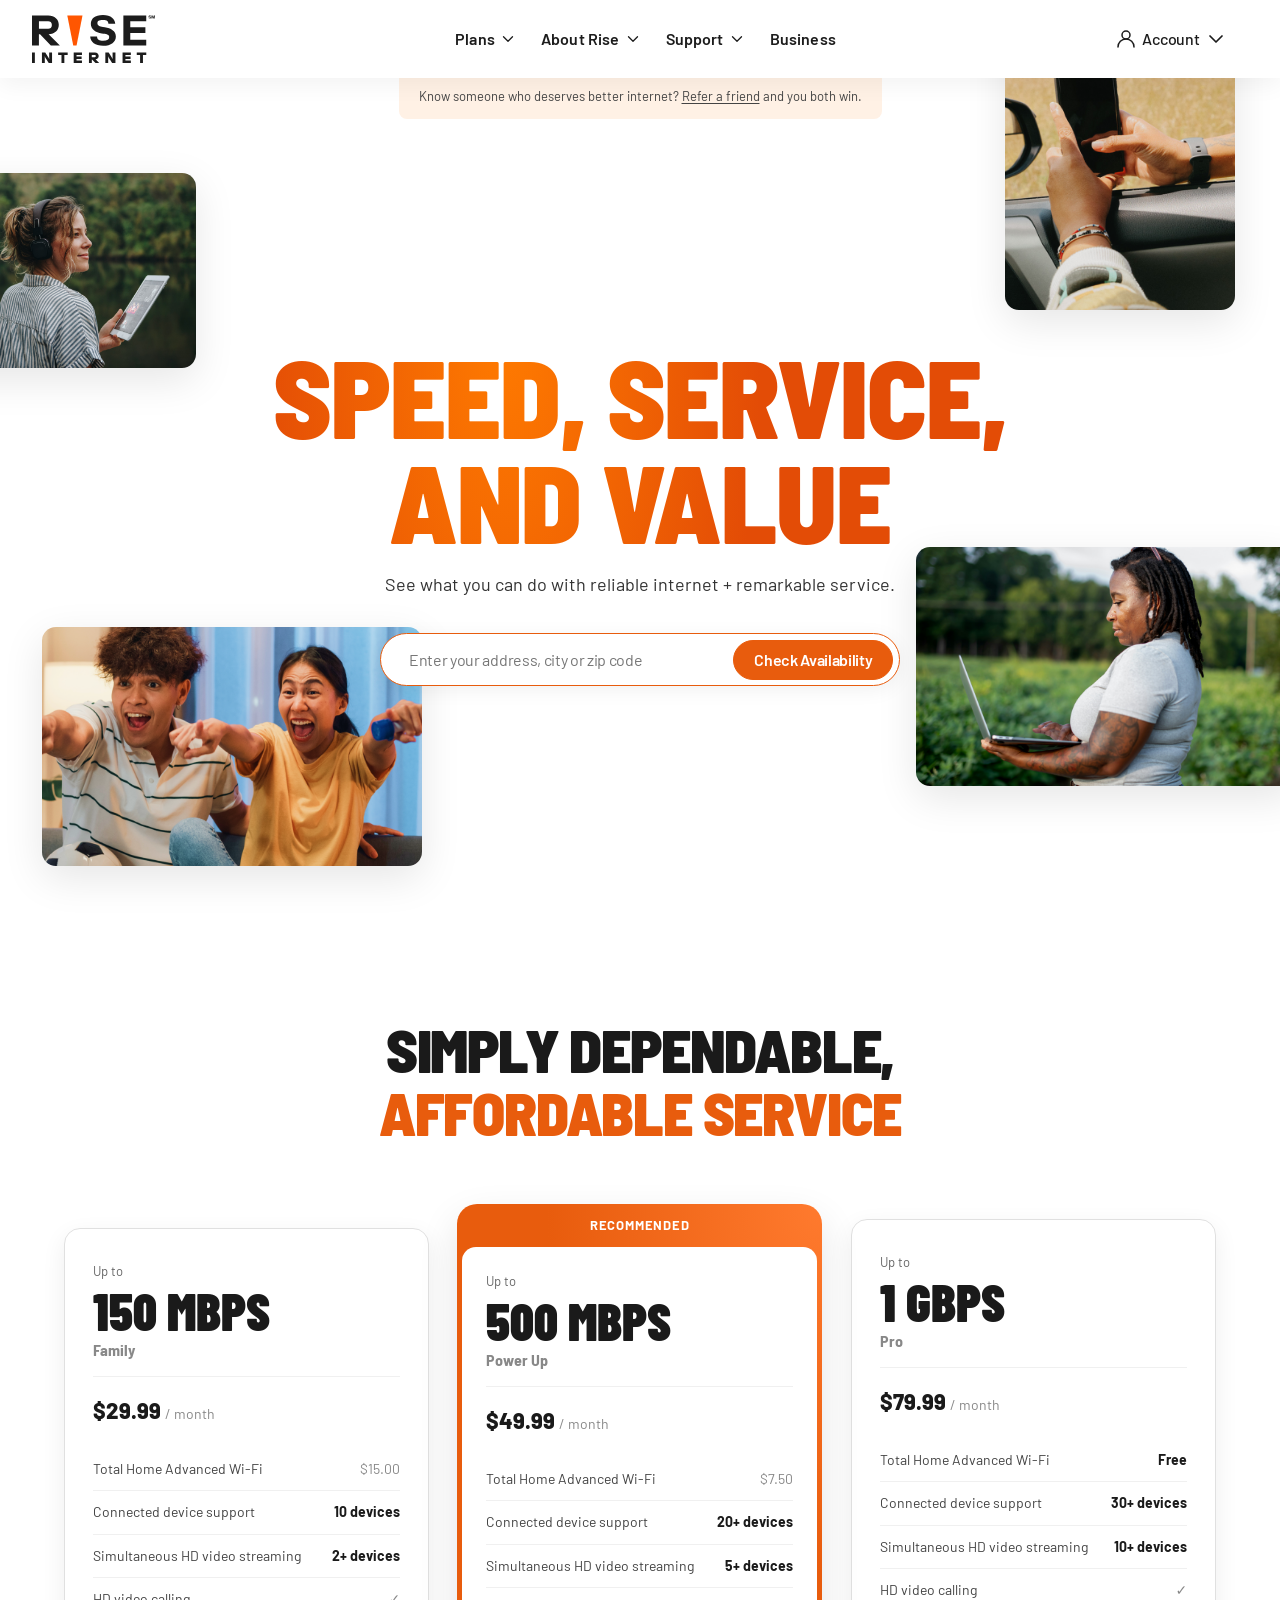
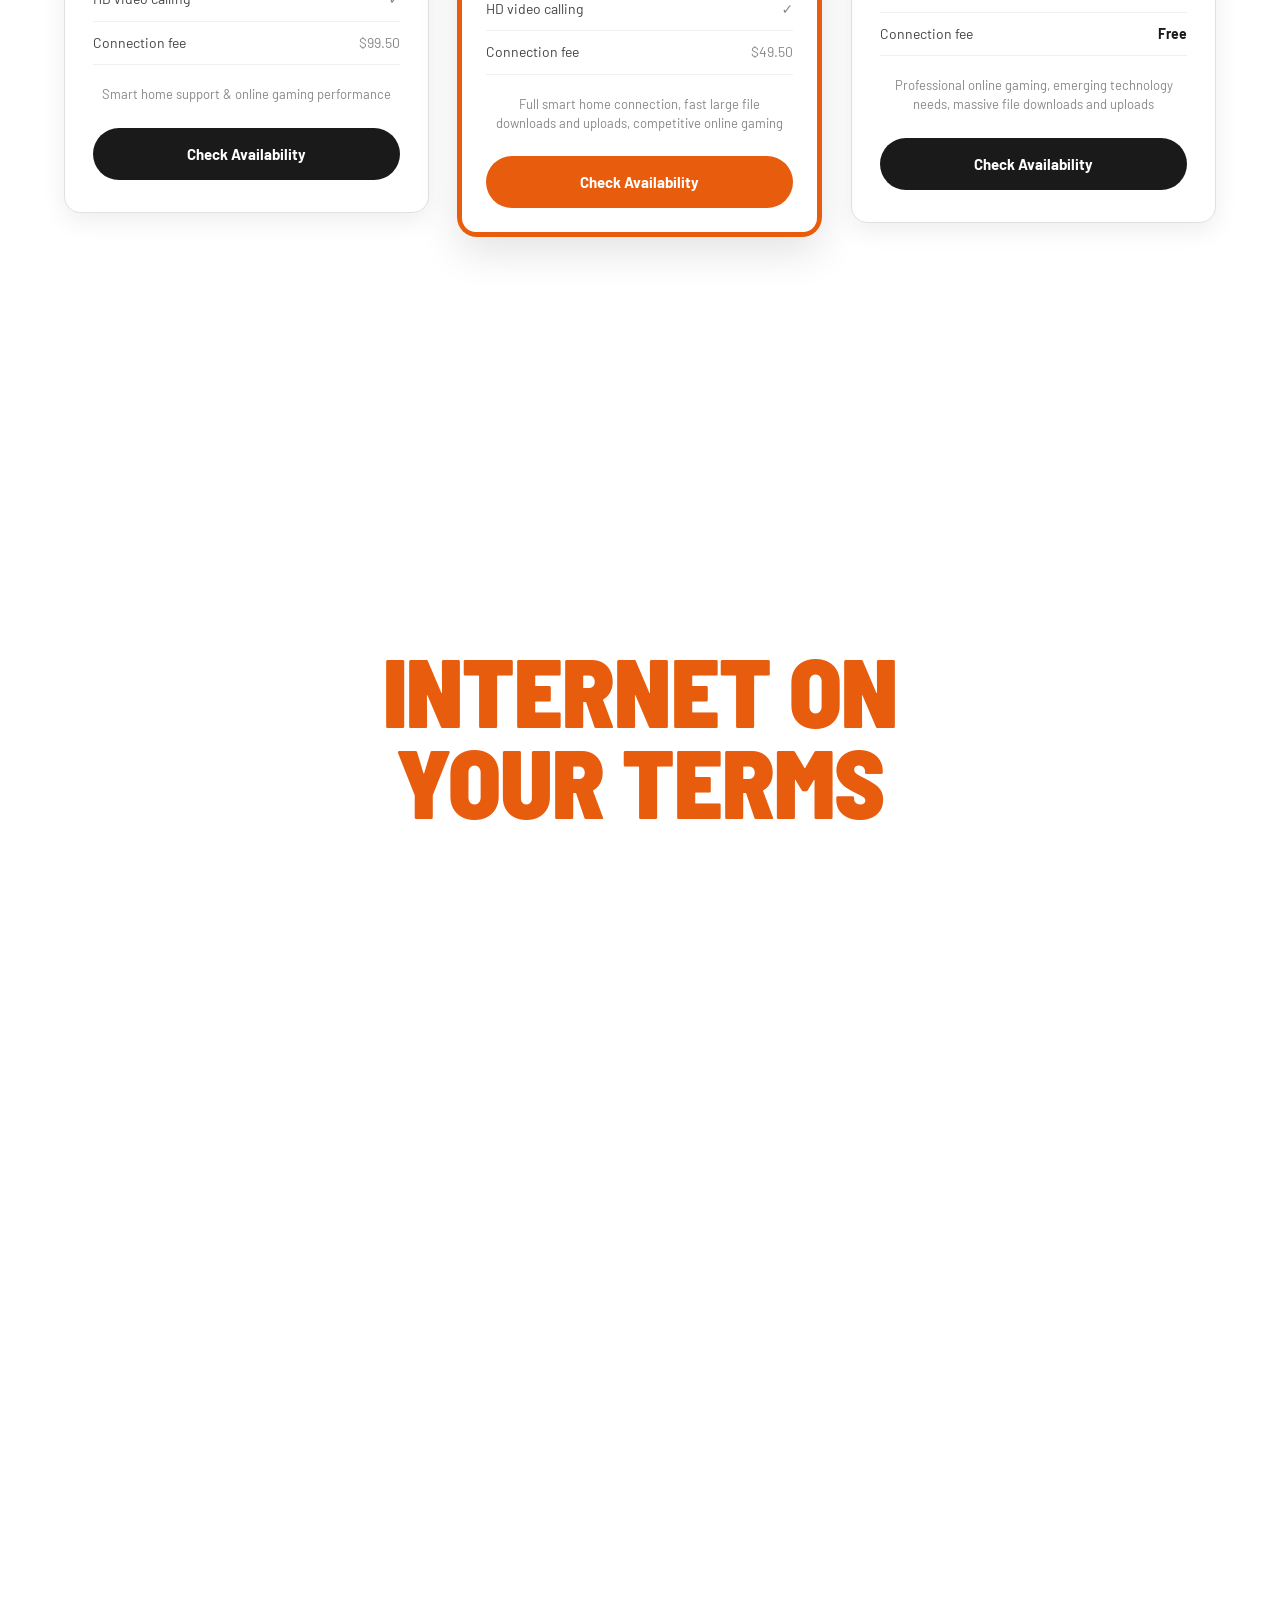
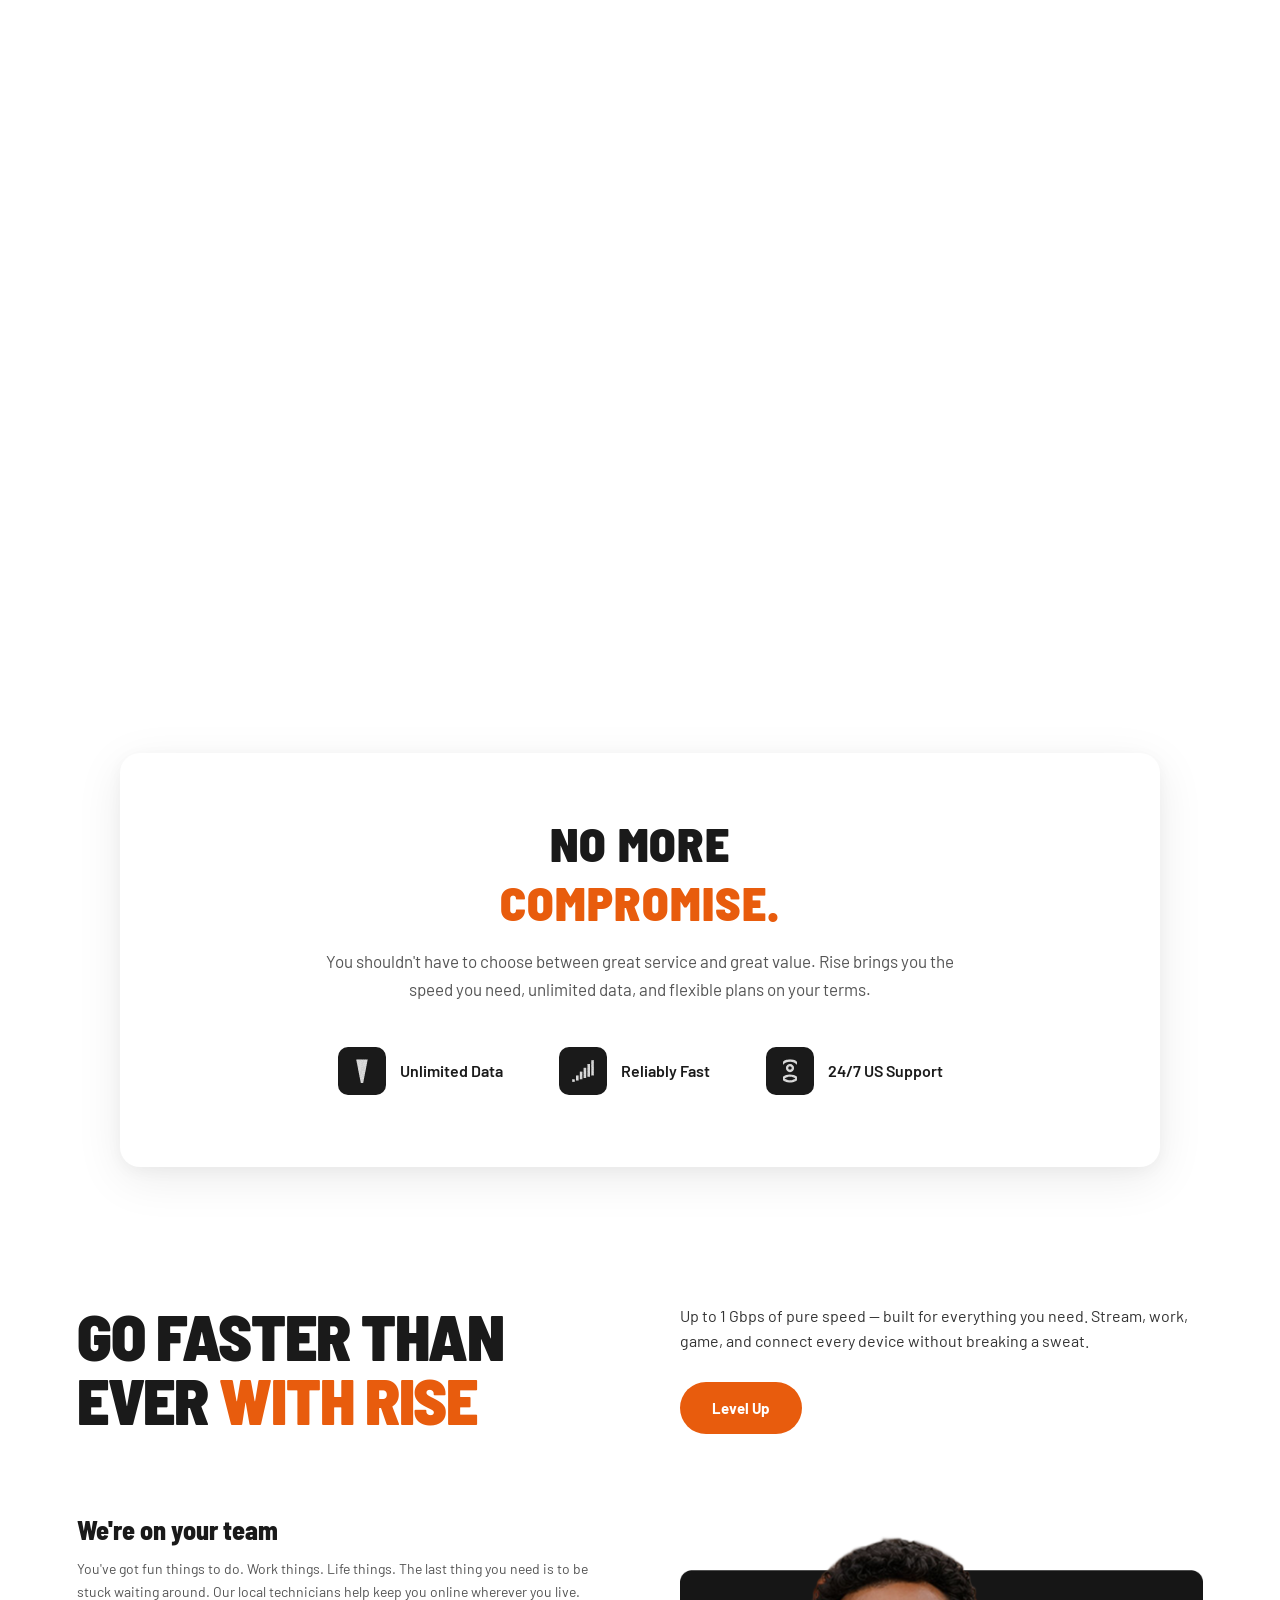
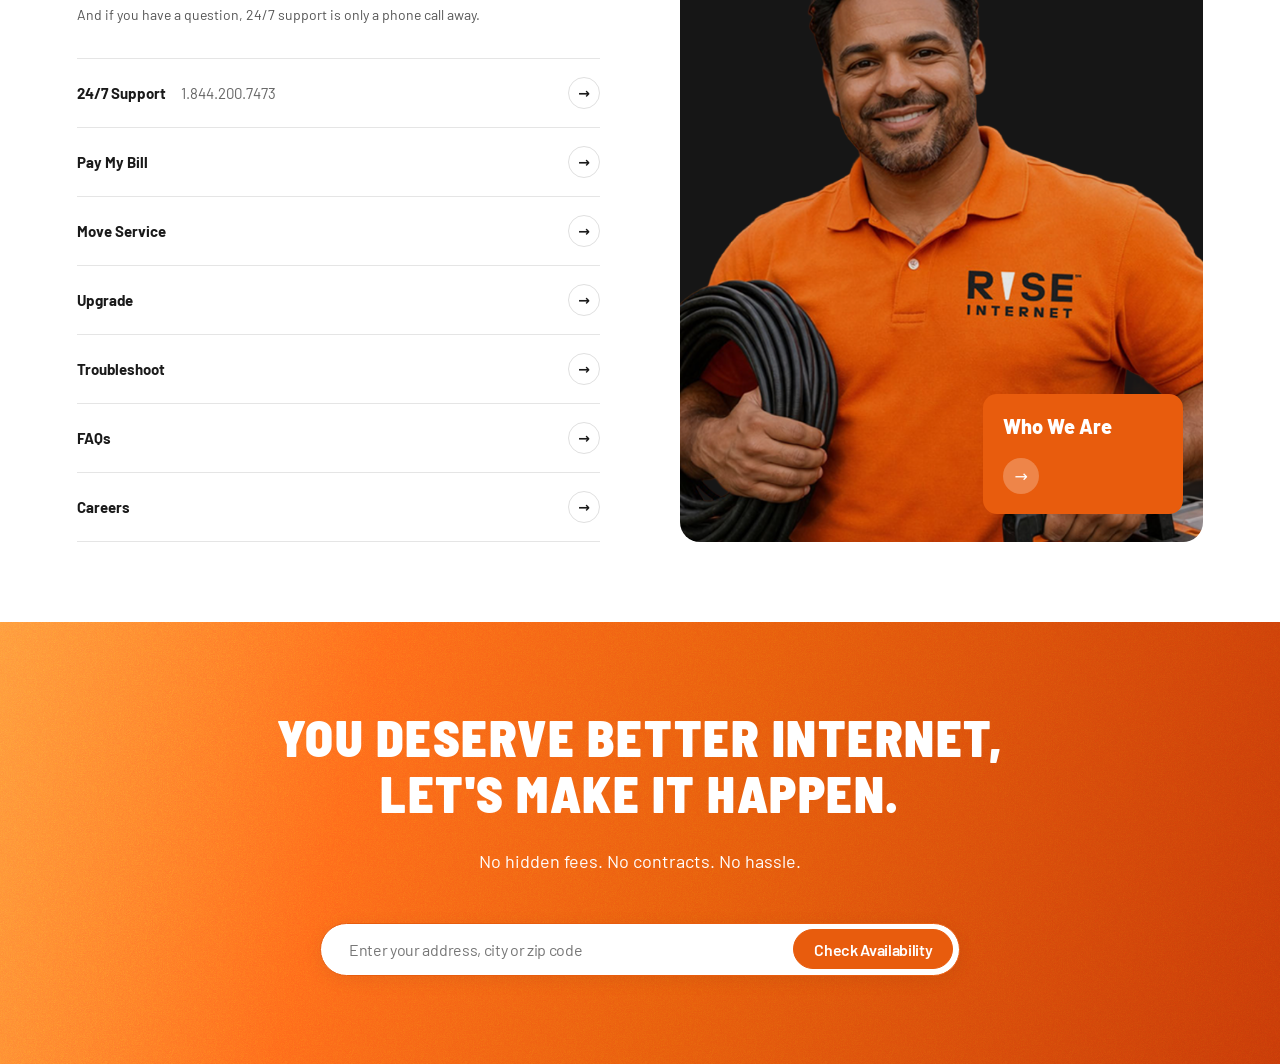
==== index.html @ 84411ff9 "Initial commit: Rise Internet prototype" ====
<!DOCTYPE html>
<html lang="en">
<head>
  <meta charset="UTF-8" />
  <meta name="viewport" content="width=device-width, initial-scale=1" />
  <title>RISE Internet — Speed, Service, and Value</title>
  <meta name="description" content="See what you can do with reliable internet + remarkable service from RISE Internet." />

  <!-- Fonts -->
  <link rel="preconnect" href="https://fonts.googleapis.com" />
  <link rel="preconnect" href="https://fonts.gstatic.com" crossorigin />
  <link href="https://fonts.googleapis.com/css2?family=Barlow:wght@400;500;600;700;800;900&family=Barlow+Condensed:wght@700;800;900&family=Barlow+Semi+Condensed:wght@700;800;900&display=swap" rel="stylesheet" />

  <!-- Styles — single stylesheet -->
  <link rel="stylesheet" href="global.css" />

  <!-- IOYT scroll cards: preload so decode is ready for sticky scroll (intrinsic sizes on each img) -->
  <link rel="preload" as="image" href="images/scroll-img-01.png?v=20260401" />
  <link rel="preload" as="image" href="images/scroll-img-02.png?v=2026040120" />
  <link rel="preload" as="image" href="images/scroll-img-03.png?v=20260401" />
  <link rel="preload" as="image" href="images/scroll-img-04.png?v=20260401" />
</head>
<body>
  <script>
    if (!window.matchMedia("(prefers-reduced-motion: reduce)").matches) {
      document.documentElement.classList.add("img-reveal");
    }
  </script>

  <!-- Site header (nav) -->
  <header class="site-header">
    <div class="nav-inner">
      <a class="logo" href="/" aria-label="Rise Internet home">
        <img src="Logo.svg" alt="" width="123" height="48" decoding="async" />
      </a>

      <div class="nav-tray">
        <nav class="primary-nav" id="primary-nav" aria-label="Primary">
          <ul>
            <li class="nav-item">
              <a class="nav-item__btn" href="#plans">
                Plans
                <svg class="icon-chevron" xmlns="http://www.w3.org/2000/svg" viewBox="0 0 24 24" fill="none" aria-hidden="true">
                  <path d="M6 9l6 6 6-6" stroke="currentColor" stroke-width="1.75" stroke-linecap="round" stroke-linejoin="round" />
                </svg>
              </a>
            </li>
            <li class="nav-item">
              <a class="nav-item__btn" href="#about">
                About Rise
                <svg class="icon-chevron" xmlns="http://www.w3.org/2000/svg" viewBox="0 0 24 24" fill="none" aria-hidden="true">
                  <path d="M6 9l6 6 6-6" stroke="currentColor" stroke-width="1.75" stroke-linecap="round" stroke-linejoin="round" />
                </svg>
              </a>
            </li>
            <li class="nav-item">
              <a class="nav-item__btn" href="#support">
                Support
                <svg class="icon-chevron" xmlns="http://www.w3.org/2000/svg" viewBox="0 0 24 24" fill="none" aria-hidden="true">
                  <path d="M6 9l6 6 6-6" stroke="currentColor" stroke-width="1.75" stroke-linecap="round" stroke-linejoin="round" />
                </svg>
              </a>
            </li>
            <li class="nav-item">
              <a class="nav-item__btn" href="#business">Business</a>
            </li>
          </ul>
        </nav>

        <div class="nav-account">
          <a class="account-link" href="#account">
            <svg class="icon-user" xmlns="http://www.w3.org/2000/svg" viewBox="0 0 24 24" fill="none" aria-hidden="true">
              <path d="M12 12a4 4 0 100-8 4 4 0 000 8z" stroke="currentColor" stroke-width="1.5" />
              <path d="M4 20a8 8 0 0116 0" stroke="currentColor" stroke-width="1.5" stroke-linecap="round" />
            </svg>
            <span class="account-link__label">Account</span>
            <svg class="icon-chevron account-link__chevron" xmlns="http://www.w3.org/2000/svg" viewBox="0 0 24 24" fill="none" aria-hidden="true">
              <path d="M6 9l6 6 6-6" stroke="currentColor" stroke-width="1.75" stroke-linecap="round" stroke-linejoin="round" />
            </svg>
          </a>
        </div>

        <button type="button" class="nav-menu-btn" aria-expanded="false" aria-controls="primary-nav" aria-label="Open menu">
          <svg xmlns="http://www.w3.org/2000/svg" viewBox="0 0 24 24" fill="none" aria-hidden="true">
            <path d="M4 7h16M4 12h16M4 17h16" stroke="currentColor" stroke-width="1.75" stroke-linecap="round" />
          </svg>
        </button>
      </div>
    </div>
  </header>

  <main id="main">

    <!-- 1. Hero -->
    <section class="hero" aria-labelledby="hero-heading">
      <div class="hero__announcement">
        <p class="text-p text-p--announcement">
          <a href="#refer">Know someone who deserves better internet? <span class="hero__announcement__link-em">Refer a friend</span> and you both win.</a>
        </p>
      </div>

      <div class="hero__stage">
        <div class="hero__photos">
          <div class="hero__photo-wrap hero__photo-wrap--tl" data-parallax="0.06">
            <div class="hero__photo-tilt">
              <img
                src="images/photo-02.png"
                width="260"
                height="195"
                loading="lazy"
                decoding="async"
                alt="Person with headphones using a tablet outdoors near water"
              />
            </div>
          </div>
          <div class="hero__photo-wrap hero__photo-wrap--tr" data-parallax="0.08">
            <div class="hero__photo-tilt">
              <img
                src="images/photo-03.png"
                width="240"
                height="320"
                loading="lazy"
                decoding="async"
                alt="Hands holding a smartphone out of a car window over a sunny field"
              />
            </div>
          </div>
          <div class="hero__photo-wrap hero__photo-wrap--cr" data-parallax="0.065">
            <div class="hero__photo-tilt">
              <img
                src="images/photo-04.png"
                width="1032"
                height="648"
                loading="lazy"
                decoding="async"
                alt="Happy family using fast internet at home"
              />
            </div>
          </div>
          <div class="hero__photo-wrap hero__photo-wrap--bl" data-parallax="0.05">
            <div class="hero__photo-tilt">
              <img
                src="images/photo-01.png"
                width="1032"
                height="648"
                loading="lazy"
                decoding="async"
                alt="Two people smiling and pointing, excited at home"
              />
            </div>
          </div>
        </div>

        <div class="hero__inner">
          <h1 id="hero-heading">
            SPEED, SERVICE,<br />
            AND VALUE
          </h1>
          <p class="hero__subhead text-p text-p--subhead">
            See what you can do with reliable internet + remarkable service.
          </p>

          <form
            class="hero__search"
            role="search"
            aria-label="Check service availability at your address"
            action="#"
            method="get"
          >
            <div class="hero__search-inner">
              <label for="hero-address" class="visually-hidden">Address, city, or ZIP code</label>
              <input
                id="hero-address"
                class="hero__input"
                type="search"
                name="q"
                placeholder="Enter your address, city or zip code"
                autocomplete="street-address"
                inputmode="text"
              />
              <button type="submit" class="hero__submit" aria-label="Check availability">
                <span class="hero__submit-text">Check Availability</span>
                <svg class="hero__submit-icon" xmlns="http://www.w3.org/2000/svg" viewBox="0 0 24 24" fill="none" aria-hidden="true">
                  <path d="M5 12h14M13 6l6 6-6 6" stroke="currentColor" stroke-width="2" stroke-linecap="round" stroke-linejoin="round" />
                </svg>
              </button>
            </div>
          </form>
        </div>
      </div>
    </section>

    <!-- 2. Pricing -->
    <section class="pricing" aria-labelledby="pricing-heading">
      <div class="pricing__inner">
        <div class="pricing__header">
          <h2 id="pricing-heading">
            <span class="text-primary heading-line">Simply Dependable,</span>
            <span class="text-brand heading-line">Affordable Service</span>
          </h2>
        </div>

        <div class="pricing__grid">
          <a
            href="#"
            class="pricing-card"
            data-pricing-card="left"
            aria-label="Check availability for Family plan"
          >
            <div class="pricing-card__body">
              <div class="pricing-card__speed-block">
                <span class="pricing-card__up-to">Up to</span>
                <p class="pricing-card__speed">150 Mbps</p>
                <h4>Family</h4>
              </div>

              <div class="pricing-card__price-block">
                <span class="pricing-card__price">$29.99</span>
                <span class="pricing-card__per-month">/ month</span>
              </div>

              <ul class="pricing-card__features">
                <li class="pricing-card__feature">
                  <span class="pricing-card__feature-name">Total Home Advanced Wi-Fi</span>
                  <span class="pricing-card__feature-value">$15.00</span>
                </li>
                <li class="pricing-card__feature">
                  <span class="pricing-card__feature-name">Connected device support</span>
                  <span class="pricing-card__feature-value pricing-card__feature-value--bold">10 devices</span>
                </li>
                <li class="pricing-card__feature">
                  <span class="pricing-card__feature-name">Simultaneous HD video streaming</span>
                  <span class="pricing-card__feature-value pricing-card__feature-value--bold">2+ devices</span>
                </li>
                <li class="pricing-card__feature">
                  <span class="pricing-card__feature-name">HD video calling</span>
                  <span class="pricing-card__feature-value">
                    <span aria-hidden="true">&#10003;</span>
                    <span class="sr-only">Included</span>
                  </span>
                </li>
                <li class="pricing-card__feature">
                  <span class="pricing-card__feature-name">Connection fee</span>
                  <span class="pricing-card__feature-value">$99.50</span>
                </li>
              </ul>

              <p class="pricing-card__tagline text-p text-p--caption">Smart home support &amp; online gaming performance</p>

              <span class="pricing-card__cta">Check Availability</span>
            </div>
          </a>

          <a
            href="#"
            class="pricing-card pricing-card--featured"
            data-pricing-card="center"
            aria-label="Check availability for Power Up plan, recommended"
          >
            <div class="pricing-card__badge">Recommended</div>
            <div class="pricing-card__body">
              <div class="pricing-card__speed-block">
                <span class="pricing-card__up-to">Up to</span>
                <p class="pricing-card__speed">500 Mbps</p>
                <h4>Power Up</h4>
              </div>

              <div class="pricing-card__price-block">
                <span class="pricing-card__price">$49.99</span>
                <span class="pricing-card__per-month">/ month</span>
              </div>

              <ul class="pricing-card__features">
                <li class="pricing-card__feature">
                  <span class="pricing-card__feature-name">Total Home Advanced Wi-Fi</span>
                  <span class="pricing-card__feature-value">$7.50</span>
                </li>
                <li class="pricing-card__feature">
                  <span class="pricing-card__feature-name">Connected device support</span>
                  <span class="pricing-card__feature-value pricing-card__feature-value--bold">20+ devices</span>
                </li>
                <li class="pricing-card__feature">
                  <span class="pricing-card__feature-name">Simultaneous HD video streaming</span>
                  <span class="pricing-card__feature-value pricing-card__feature-value--bold">5+ devices</span>
                </li>
                <li class="pricing-card__feature">
                  <span class="pricing-card__feature-name">HD video calling</span>
                  <span class="pricing-card__feature-value">
                    <span aria-hidden="true">&#10003;</span>
                    <span class="sr-only">Included</span>
                  </span>
                </li>
                <li class="pricing-card__feature">
                  <span class="pricing-card__feature-name">Connection fee</span>
                  <span class="pricing-card__feature-value">$49.50</span>
                </li>
              </ul>

              <p class="pricing-card__tagline text-p text-p--caption">
                Full smart home connection, fast large file downloads and uploads, competitive online gaming
              </p>

              <span class="pricing-card__cta">Check Availability</span>
            </div>
          </a>

          <a href="#" class="pricing-card" data-pricing-card="right" aria-label="Check availability for Pro plan">
            <div class="pricing-card__body">
              <div class="pricing-card__speed-block">
                <span class="pricing-card__up-to">Up to</span>
                <p class="pricing-card__speed">1 Gbps</p>
                <h4>Pro</h4>
              </div>

              <div class="pricing-card__price-block">
                <span class="pricing-card__price">$79.99</span>
                <span class="pricing-card__per-month">/ month</span>
              </div>

              <ul class="pricing-card__features">
                <li class="pricing-card__feature">
                  <span class="pricing-card__feature-name">Total Home Advanced Wi-Fi</span>
                  <span class="pricing-card__feature-value pricing-card__feature-value--bold">Free</span>
                </li>
                <li class="pricing-card__feature">
                  <span class="pricing-card__feature-name">Connected device support</span>
                  <span class="pricing-card__feature-value pricing-card__feature-value--bold">30+ devices</span>
                </li>
                <li class="pricing-card__feature">
                  <span class="pricing-card__feature-name">Simultaneous HD video streaming</span>
                  <span class="pricing-card__feature-value pricing-card__feature-value--bold">10+ devices</span>
                </li>
                <li class="pricing-card__feature">
                  <span class="pricing-card__feature-name">HD video calling</span>
                  <span class="pricing-card__feature-value">
                    <span aria-hidden="true">&#10003;</span>
                    <span class="sr-only">Included</span>
                  </span>
                </li>
                <li class="pricing-card__feature">
                  <span class="pricing-card__feature-name">Connection fee</span>
                  <span class="pricing-card__feature-value pricing-card__feature-value--bold">Free</span>
                </li>
              </ul>

              <p class="pricing-card__tagline text-p text-p--caption">
                Professional online gaming, emerging technology needs, massive file downloads and uploads
              </p>

              <span class="pricing-card__cta">Check Availability</span>
            </div>
          </a>
        </div>
      </div>
    </section>

    <!-- 3. Internet on Your Terms -->
    <section class="ioyt" id="internet-on-your-terms">
      <div class="ioyt__stage">
        <div class="ioyt__headline">
          <h2>
            <span>Internet on</span>
            <span>Your Terms</span>
          </h2>
        </div>

        <div class="ioyt__stack">
          <div class="ioyt__card" data-card="0">
            <div class="ioyt__card__panel">
              <div class="ioyt__card__image">
                <img
                  src="images/scroll-img-01.png?v=20260401"
                  srcset="images/scroll-img-01.png?v=20260401 1126w"
                  sizes="(max-width: 768px) 100vw, min(78vw, 1212px)"
                  width="1126"
                  height="601"
                  alt="Family using home Wi-Fi"
                  loading="eager"
                  decoding="async"
                  fetchpriority="high"
                />
              </div>
              <div class="ioyt__card__content">
                <h3 class="ioyt__card__title">Total Home Advanced Wi-Fi</h3>
                <a class="ioyt__card__cta" href="#pricing-heading">Learn more</a>
                <p class="ioyt__card__body">
                  Full whole-home coverage with advanced Wi-Fi equipment that keeps every device connected in every room.
                </p>
              </div>
            </div>
          </div>

          <div class="ioyt__card" data-card="1">
            <div class="ioyt__card__panel">
              <div class="ioyt__card__image">
                <img
                  src="images/scroll-img-02.png?v=2026040120"
                  srcset="images/scroll-img-02.png?v=2026040120 2424w"
                  sizes="(max-width: 768px) 100vw, min(78vw, 1212px)"
                  width="2424"
                  height="1294"
                  alt="Person on phone"
                  loading="eager"
                  decoding="async"
                />
              </div>
              <div class="ioyt__card__content">
                <h3 class="ioyt__card__title ioyt__card__title--split">
                  <span class="ioyt__card__title-line">Digital Phone</span>
                  <span class="ioyt__card__title-sub">ActivePhone</span>
                </h3>
                <a class="ioyt__card__cta" href="#pricing-heading">Learn more</a>
                <p class="ioyt__card__body">
                  Crystal-clear digital home phone service with unlimited local and long-distance calling included.
                </p>
              </div>
            </div>
          </div>

          <div class="ioyt__card" data-card="2">
            <div class="ioyt__card__panel">
              <div class="ioyt__card__image">
                <img
                  src="images/scroll-img-03.png?v=20260401"
                  srcset="images/scroll-img-03.png?v=20260401 1126w"
                  sizes="(max-width: 768px) 100vw, min(78vw, 1212px)"
                  width="1126"
                  height="601"
                  alt="RISE technician"
                  loading="eager"
                  decoding="async"
                />
              </div>
              <div class="ioyt__card__content">
                <h3 class="ioyt__card__title">Service Upgrades</h3>
                <a class="ioyt__card__cta" href="#pricing-heading">Learn more</a>
                <p class="ioyt__card__body">
                  Easily upgrade your plan as your needs grow — no technician visit required, no hassle.
                </p>
              </div>
            </div>
          </div>

          <div class="ioyt__card" data-card="3">
            <div class="ioyt__card__panel">
              <div class="ioyt__card__image">
                <img
                  src="images/scroll-img-04.png?v=20260401"
                  srcset="images/scroll-img-04.png?v=20260401 1126w"
                  sizes="(max-width: 768px) 100vw, min(78vw, 1212px)"
                  width="1126"
                  height="601"
                  alt="Happy RISE customer"
                  loading="eager"
                  decoding="async"
                />
              </div>
              <div class="ioyt__card__content">
                <h3 class="ioyt__card__title">Plans for You, by You</h3>
                <a class="ioyt__card__cta" href="#pricing-heading">Build your plan</a>
                <p class="ioyt__card__body">
                  Flexible plans built around your life — not ours. No contracts, no hidden fees, no compromise.
                </p>
              </div>
            </div>
          </div>
        </div>
      </div>
    </section>

    <!-- 4. No More Compromise -->
    <section class="nmc" aria-labelledby="nmc-heading">
      <div class="nmc__inner">
        <h2 id="nmc-heading">
          <span class="text-primary heading-line">NO MORE</span>
          <span class="text-brand heading-line">COMPROMISE.</span>
        </h2>
        <p class="nmc__lead text-p text-p--lead">
          You shouldn&apos;t have to choose between great service and great value. Rise brings you the speed you need,
          unlimited data, and flexible plans on your terms.
        </p>
        <ul class="nmc__features">
          <li class="nmc__feature">
            <span class="nmc__icon" aria-hidden="true">
              <img src="images/icon-logo.svg" alt="" width="28" height="28" decoding="async" />
            </span>
            <span class="nmc__label">Unlimited Data</span>
          </li>
          <li class="nmc__feature">
            <span class="nmc__icon" aria-hidden="true">
              <img src="images/icon-speed.svg" alt="" width="28" height="28" decoding="async" />
            </span>
            <span class="nmc__label">Reliably Fast</span>
          </li>
          <li class="nmc__feature">
            <span class="nmc__icon" aria-hidden="true">
              <img src="images/icon-support.svg" alt="" width="28" height="28" decoding="async" />
            </span>
            <span class="nmc__label">24/7 US Support</span>
          </li>
        </ul>
      </div>
    </section>

    <!-- 5. Go Faster -->
    <section class="gofaster">
      <div class="gofaster__inner">

        <div class="gofaster__top-row">
          <div class="gofaster__headline-col">
            <h2>
              <span class="heading-line">Go Faster Than Ever</span> <span class="text-brand heading-line">With Rise</span>
            </h2>
          </div>
          <div class="gofaster__intro-col">
            <p class="gofaster__intro-text text-p text-p--standard">
              Up to 1 Gbps of pure speed — built for everything you need.
              Stream, work, game, and connect every device without breaking
              a sweat.
            </p>
            <a href="#" class="gofaster__cta">Level Up</a>
          </div>
        </div>

        <div class="gofaster__bottom-row">

          <div class="gofaster__team-col">
            <h3>We're on your team</h3>
            <p class="gofaster__team-body text-p text-p--compact">
              You've got fun things to do. Work things. Life things. The last
              thing you need is to be stuck waiting around. Our local
              technicians help keep you online wherever you live. And if you
              have a question, 24/7 support is only a phone call away.
            </p>

            <nav class="gofaster__links" aria-label="Support links">
              <ul class="gofaster__link-list">
                <li class="gofaster__link-item">
                  <a href="tel:18442007473" class="gofaster__link-row">
                    <span class="gofaster__link-label">
                      24/7 Support
                      <span class="gofaster__link-phone">1.844.200.7473</span>
                    </span>
                    <span class="gofaster__link-arrow" aria-hidden="true">→</span>
                  </a>
                </li>
                <li class="gofaster__link-item">
                  <a href="#" class="gofaster__link-row">
                    <span class="gofaster__link-label">Pay My Bill</span>
                    <span class="gofaster__link-arrow" aria-hidden="true">→</span>
                  </a>
                </li>
                <li class="gofaster__link-item">
                  <a href="#" class="gofaster__link-row">
                    <span class="gofaster__link-label">Move Service</span>
                    <span class="gofaster__link-arrow" aria-hidden="true">→</span>
                  </a>
                </li>
                <li class="gofaster__link-item">
                  <a href="#" class="gofaster__link-row">
                    <span class="gofaster__link-label">Upgrade</span>
                    <span class="gofaster__link-arrow" aria-hidden="true">→</span>
                  </a>
                </li>
                <li class="gofaster__link-item">
                  <a href="#" class="gofaster__link-row">
                    <span class="gofaster__link-label">Troubleshoot</span>
                    <span class="gofaster__link-arrow" aria-hidden="true">→</span>
                  </a>
                </li>
                <li class="gofaster__link-item">
                  <a href="#" class="gofaster__link-row">
                    <span class="gofaster__link-label">FAQs</span>
                    <span class="gofaster__link-arrow" aria-hidden="true">→</span>
                  </a>
                </li>
                <li class="gofaster__link-item">
                  <a href="#" class="gofaster__link-row">
                    <span class="gofaster__link-label">Careers</span>
                    <span class="gofaster__link-arrow" aria-hidden="true">→</span>
                  </a>
                </li>
              </ul>
            </nav>
          </div>

          <div class="gofaster__image-col">
            <div class="gofaster__image-wrap">
              <img
                class="gofaster__image"
                src="images/image-whoweare.png"
                alt="RISE Internet team member"
                width="600"
                height="700"
                loading="lazy"
                decoding="async"
              />
              <a href="#" class="gofaster__who-card" aria-label="Learn who we are">
                <span>Who We Are</span>
                <span aria-hidden="true">→</span>
              </a>
            </div>
          </div>

        </div>
      </div>
    </section>

    <!-- 6. Better Internet CTA -->
    <section class="better-cta" aria-labelledby="better-cta-heading">
      <div class="better-cta__inner">
        <h2 id="better-cta-heading">
          YOU DESERVE BETTER INTERNET,<br />
          LET&apos;S MAKE IT HAPPEN.
        </h2>
        <p class="better-cta__lead text-p text-p--on-brand">No hidden fees. No contracts. No hassle.</p>
        <form
          class="hero__search"
          role="search"
          aria-label="Check Rise Internet availability for your address"
          action="#"
          method="get"
        >
          <div class="hero__search-inner">
            <label for="cta-address" class="visually-hidden">Address, city, or ZIP code</label>
            <input
              id="cta-address"
              class="hero__input"
              type="search"
              name="q"
              placeholder="Enter your address, city or zip code"
              autocomplete="street-address"
              inputmode="text"
            />
            <button type="submit" class="hero__submit" aria-label="Check availability">
              <span class="hero__submit-text">Check Availability</span>
              <svg class="hero__submit-icon" xmlns="http://www.w3.org/2000/svg" viewBox="0 0 24 24" fill="none" aria-hidden="true">
                <path d="M5 12h14M13 6l6 6-6 6" stroke="currentColor" stroke-width="2" stroke-linecap="round" stroke-linejoin="round" />
              </svg>
            </button>
          </div>
        </form>
      </div>
    </section>
  </main>

  <!-- Footer -->
  <footer class="site-footer" aria-label="Footer — coming soon">
    <!-- TODO: add markup -->
  </footer>

  <!-- Scripts — GSAP first, then section scripts -->
  <script src="https://cdnjs.cloudflare.com/ajax/libs/gsap/3.12.5/gsap.min.js"></script>
  <script src="https://cdnjs.cloudflare.com/ajax/libs/gsap/3.12.5/ScrollTrigger.min.js"></script>
  <script src="image-reveal.js"></script>

  <!-- Section scripts in page order (match DOM: hero → pricing → IOYT → gofaster) -->
  <script src="hero-parallax.js"></script>
  <script src="tilt.js"></script>
  <script src="pricing.js"></script>
  <script src="InternetOnYourTerms.js"></script>
  <script src="GoFaster.js"></script>
  <script>
    document.querySelectorAll(".hero__photo-tilt").forEach(function (el) {
      new Tilt(el, { maxRotation: 8, scale: 1.02, glare: true, glareOpacity: 0.12 });
    });
    if (typeof ScrollTrigger !== "undefined") {
      requestAnimationFrame(function () {
        ScrollTrigger.refresh();
      });
    }
  </script>
  <script>
    (function () {
      if (window.matchMedia("(prefers-reduced-motion: reduce)").matches) return;
      var ioyt = document.querySelector(".ioyt");
      if (!ioyt) return;

      var triggered = false;
      var observer = new IntersectionObserver(
        function (entries) {
          entries.forEach(function (entry) {
            if (entry.isIntersecting && !triggered) {
              triggered = true;
              ioyt.classList.add("ioyt--headline-visible");
              observer.disconnect();
            }
          });
        },
        {
          threshold: 0.08,
        }
      );

      observer.observe(ioyt);
    })();
  </script>

<!--
  POST-ASSEMBLY CHECKLIST
  [ ] All section classes present: .hero .pricing .ioyt .nmc .gofaster .better-cta
  [ ] Google Fonts loaded once
  [ ] global.css linked once
  [ ] GSAP loaded once
  [ ] All image paths use images/ folder
  [ ] No inline <style> blocks from standalone files
  [ ] No duplicate IDs across sections
  [ ] hero-parallax.js loaded after .hero markup exists in DOM
  [ ] InternetOnYourTerms.js loaded after .ioyt markup exists in DOM
  [ ] GoFaster.js loaded after .gofaster markup exists in DOM
-->
</body>
</html>
---- global.css ----
/*
 * RISE Internet prototype — global stylesheet
 * Design tokens, base typography, site header, and all section modules.
 */

/* =============================================================================
   Design tokens
   ============================================================================= */

:root {
  /* ——— Typography — families — */
  --font-family-sans: "Barlow", system-ui, sans-serif;
  --font-family-display: "Barlow Semi Condensed", "Barlow", system-ui, sans-serif;
  --font-family-condensed: "Barlow Condensed", "Barlow Semi Condensed", sans-serif;
  --font-family-ioyt-display: "Barlow Semi Condensed", "Barlow", system-ui, sans-serif;

  /* ——— Typography — weights — */
  --font-weight-normal: 400;
  --font-weight-medium: 500;
  --font-weight-semibold: 600;
  --font-weight-bold: 700;
  --font-weight-extrabold: 800;
  --font-weight-black: 900;

  /* ——— Typography — line-height — */
  --line-height-none: 0;
  --line-height-hero-display: 0.95;
  --line-height-tight: 1;
  --line-height-snug: 1.05;
  --line-height-ui: 1.08;
  --line-height-heading: 1.1;
  --line-height-card-title: 1.2;
  --line-height-label: 1.25;
  --line-height-body: 1.4;
  --line-height-relaxed: 1.45;
  --line-height-subhead: 1.5;
  --line-height-prose: 1.6;
  --line-height-loose: 1.65;

  /* ——— Typography — sizes (fixed) — */
  --font-size-13: 13px;
  --font-size-14: 14px;
  --font-size-15: 15px;
  --font-size-16: 16px;
  --font-size-20: 20px;
  --font-size-22: 22px;
  --font-size-26: 26px;
  --font-size-52: 52px;
  --font-size-40: 40px;
  --font-size-36: 36px;
  --font-size-body: 1rem;
  --font-size-subhead-lg: 1.125rem;
  --font-size-nmc-label-sm: 0.9375rem;

  /* ——— Color — brand & accents — */
  --color-brand-orange: #e85c0d;
  --color-brand-orange-nav: #ff5601;
  --color-hero-headline-start: #ff7b00;
  --color-hero-headline-end: #e34c06;
  --color-pricing-badge-end: #ff7a2e;
  --color-ioyt-orange-1: #e85c0d;
  --color-ioyt-orange-2: #d44f00;
  --color-ioyt-orange-3: #c24300;
  --color-ioyt-orange-4: #b03800;
  --color-cta-gradient-1: #ff9a3c;
  --color-cta-gradient-2: #ff6a1a;
  --color-cta-gradient-4: #c73a08;
  --color-cta-button: #c73a08;
  --color-cta-button-border: #a82f06;

  /* ——— Color — neutrals — */
  --color-white: #fff;
  --color-surface: #fff;
  --color-neutral-900: #1a1a1a;
  --color-neutral-850: #1c1c1c;
  --color-neutral-800: #262626;
  --color-neutral-700: #333;
  --color-neutral-650: #444;
  --color-neutral-600: #555;
  --color-neutral-550: #666;
  --color-neutral-500: #757575;
  --color-neutral-450: #888;

  /* ——— Color — borders & dividers — */
  --color-border-default: #e0e0e0;
  --color-border-muted: #e5e5e5;
  --color-border-subtle: #f0f0f0;
  --color-surface-muted: #f5f5f5;

  /* ——— Color — misc — */
  --color-ioyt-overlay: #1a0a05;
  --color-white-transparent: rgba(255, 255, 255, 0);
  --color-white-25: rgba(255, 255, 255, 0.25);
  --color-white-35: rgba(255, 255, 255, 0.35);
  --color-brand-orange-15: rgba(232, 92, 13, 0.15);
  --color-brand-orange-20: rgba(232, 92, 13, 0.2);
  --color-brand-orange-35: rgba(232, 92, 13, 0.35);

  /* Semantic aliases */
  --color-text-primary: var(--color-neutral-900);
  --color-text-body: var(--color-neutral-700);
  --color-text-muted: var(--color-neutral-600);
  --color-text-subtle: var(--color-neutral-550);
  --color-text-placeholder: var(--color-neutral-500);
  --color-text-on-brand: var(--color-white);

  /* ——— Effects — */
  --shadow-nav: 0 7px 21.7px rgba(0, 0, 0, 0.05);
  --shadow-card: 0 4px 24px rgba(0, 0, 0, 0.06);
  --shadow-card-lg: 0 12px 48px rgba(0, 0, 0, 0.08);
  --shadow-card-sm: 0 4px 16px rgba(0, 0, 0, 0.04);
  --shadow-search: 0 4px 20px rgba(0, 0, 0, 0.06);
  --shadow-search-focus: 0 4px 20px rgba(0, 0, 0, 0.1);
  --shadow-photo: 0 12px 40px rgba(0, 0, 0, 0.1);
  --shadow-who-card: 0 12px 32px var(--color-brand-orange-35);

  --radius-pill: 9999px;
  --radius-card: 16px;
  --radius-nmc-card: 20px;
  --radius-nmc-icon: 10px;
  --radius-ioyt-image: 12px;

  --motion-duration: 0.2s;
  --motion-ease: ease;

  /* ——— Nav — */
  --nav-pad-x: 32px;
  --nav-pad-y: 12px;
  --link-radius: 16px;
  --link-inner-radius: 12px;

  /* ——— Responsive display sizes (clamp) — */
  --font-size-display: clamp(3rem, 5.5vw + 1.75rem, 9rem);
  --font-size-hero-announcement: clamp(0.8125rem, 0.75rem + 0.25vw, 0.875rem);
  --font-size-section-title: clamp(32px, 5.5vw + 0.5rem, 60px);
  --font-size-section-title-sm: clamp(1.75rem, 4.5vw, 3rem);
  --font-size-nmc-lead: clamp(0.9375rem, 1.6vw, 1.0625rem);
  --font-size-better-cta-lead: clamp(0.95rem, 2vw, 1.125rem);
  --font-size-ioyt-prop: clamp(24px, 3.6vw, 42px);
  --font-size-ioyt-prop-active: clamp(44px, 6vw, 76px);

  --border-card: 1.5px solid var(--color-border-default);

  /*
   * Heading size system — HOW TO USE:
   *
   * Always use h1–h5 HTML elements for headings.
   * Base element styles in this file set the correct size, weight,
   * line-height, and letter-spacing for each level automatically.
   *
   * To override SIZE in a section: set --font-size-h* on a section
   * ancestor (custom properties inherit), or adjust --font-size-h*
   * aliases below. Do NOT create new --font-size-{section-name} tokens
   * for headings.
   *
   * h1 — Hero display: var(--font-size-display) — large clamp
   * h2 — Section title: var(--font-size-section-title) — standard clamp
   * h3 — Card/subsection: var(--font-size-26) — 26px fixed
   * h4 — Label/meta: var(--font-size-16) — 16px fixed
   * h5 — Small label: var(--font-size-14) — 14px fixed
   */
  --font-size-h1: var(--font-size-display);
  --font-size-h2: var(--font-size-section-title);
  --font-size-h3: var(--font-size-26);
  --font-size-h4: var(--font-size-16);
  --font-size-h5: var(--font-size-14);
}

/* =============================================================================
   Global base — body & paragraphs
   ============================================================================= */

*,
*::before,
*::after {
  box-sizing: border-box;
}

body {
  margin: 0;
  font-family: var(--font-family-sans);
  font-size: var(--font-size-body);
  line-height: var(--line-height-prose);
  color: var(--color-text-body);
  background: var(--color-surface);
}

p {
  margin: 0;
}

/* Semantic headings — section layouts override size/color via descendant selectors */
h1,
h2,
h3,
h4,
h5,
h6 {
  margin: 0;
  font-family: var(--font-family-display);
  font-weight: var(--font-weight-black);
}

h1 {
  font-size: var(--font-size-h1);
  line-height: var(--line-height-hero-display);
  letter-spacing: -0.01em;
  text-transform: uppercase;
  color: var(--color-text-primary);
}

h2 {
  font-size: var(--font-size-h2);
  line-height: var(--line-height-snug);
  letter-spacing: -0.02em;
  text-transform: uppercase;
  color: var(--color-text-primary);
}

h3 {
  font-size: var(--font-size-h3);
  font-weight: var(--font-weight-extrabold);
  line-height: var(--line-height-card-title);
  letter-spacing: normal;
  text-transform: none;
  color: var(--color-text-primary);
}

h4 {
  font-size: var(--font-size-h4);
  font-weight: var(--font-weight-bold);
  line-height: var(--line-height-label);
  letter-spacing: normal;
  text-transform: none;
  color: var(--color-neutral-450);
}

h5 {
  font-size: var(--font-size-h5);
  font-weight: var(--font-weight-bold);
  line-height: var(--line-height-label);
  letter-spacing: normal;
  text-transform: none;
  color: var(--color-text-primary);
}

.text-primary {
  color: var(--color-text-primary);
}

.text-brand {
  color: var(--color-brand-orange);
}

.heading-line {
  display: block;
}

.nmc h2 .heading-line + .heading-line {
  margin-top: 0.12em;
}

.text-p {
  font-family: var(--font-family-sans);
  font-weight: var(--font-weight-normal);
}

.text-p--announcement {
  font-size: var(--font-size-hero-announcement);
  line-height: var(--line-height-relaxed);
  color: var(--color-neutral-650);
}

.text-p--subhead {
  font-size: var(--font-size-subhead-lg);
  line-height: var(--line-height-relaxed);
  color: var(--color-text-body);
}

.text-p--lead {
  font-size: var(--font-size-nmc-lead);
  line-height: var(--line-height-prose);
  color: var(--color-text-muted);
}

.text-p--standard {
  font-size: var(--font-size-16);
  line-height: var(--line-height-prose);
  color: var(--color-text-body);
}

.text-p--compact {
  font-size: var(--font-size-14);
  line-height: var(--line-height-loose);
  color: var(--color-text-muted);
}

.text-p--on-brand {
  font-size: var(--font-size-better-cta-lead);
  line-height: var(--line-height-subhead);
  color: var(--color-text-on-brand);
}

.text-p--caption {
  font-size: var(--font-size-13);
  line-height: var(--line-height-relaxed);
  color: var(--color-neutral-450);
}

/* =============================================================================
   Site header & navigation
   ============================================================================= */

.site-header {
  position: sticky;
  top: 0;
  z-index: 100;
  background: var(--color-surface);
  box-shadow: var(--shadow-nav);
}

.nav-inner {
  display: flex;
  align-items: center;
  justify-content: space-between;
  gap: 24px;
  width: 100%;
  max-width: 100%;
  min-height: calc(var(--nav-pad-y) * 2 + 48px);
  padding: var(--nav-pad-y) var(--nav-pad-x);
}

.logo {
  display: block;
  flex-shrink: 0;
  width: 123px;
  height: 48px;
  text-decoration: none;
  line-height: var(--line-height-none);
}

.logo img {
  display: block;
  width: 123px;
  height: 48px;
  object-fit: contain;
}

.logo:focus-visible {
  outline: 2px solid var(--color-brand-orange-nav);
  outline-offset: 3px;
  border-radius: 2px;
}

.nav-tray {
  display: flex;
  align-items: center;
  flex: 1;
  min-width: 0;
  gap: 8px;
}

.nav-menu-btn {
  display: none;
  align-items: center;
  justify-content: center;
  padding: 0;
  margin: 0;
  border: none;
  background: transparent;
  color: var(--color-neutral-850);
  cursor: pointer;
  border-radius: var(--link-inner-radius);
}

.nav-menu-btn svg {
  display: block;
  width: 26px;
  height: 26px;
}

.nav-menu-btn:focus-visible {
  outline: 2px solid var(--color-brand-orange-nav);
  outline-offset: 2px;
}

.primary-nav {
  flex: 1;
  display: flex;
  justify-content: center;
  min-width: 0;
}

.primary-nav ul {
  display: flex;
  align-items: center;
  gap: 8px;
  list-style: none;
  margin: 0;
  padding: 0;
}

.nav-item {
  padding: 4px;
  border-radius: var(--link-radius);
}

.nav-item__btn {
  display: inline-flex;
  align-items: center;
  gap: 4px;
  padding: 12px 4px;
  border-radius: var(--link-inner-radius);
  font-family: inherit;
  font-size: var(--font-size-16);
  font-weight: var(--font-weight-semibold);
  line-height: var(--line-height-body);
  letter-spacing: 0.16px;
  color: var(--color-neutral-850);
  text-decoration: none;
  white-space: nowrap;
  background: transparent;
  border: none;
  cursor: pointer;
}

.nav-item__btn:hover,
.nav-item__btn:focus-visible {
  color: var(--color-brand-orange-nav);
  outline: none;
}

.nav-item__btn:hover .icon-chevron,
.nav-item__btn:focus-visible .icon-chevron {
  color: var(--color-brand-orange-nav);
}

.icon-chevron {
  width: 24px;
  height: 24px;
  flex-shrink: 0;
  color: var(--color-neutral-850);
}

.nav-item__btn .icon-chevron {
  width: 18px;
  height: 18px;
}

.nav-account {
  flex-shrink: 0;
  width: 128px;
  display: flex;
  justify-content: flex-end;
}

.account-link {
  display: inline-flex;
  align-items: center;
  gap: 4px;
  padding: 12px 20px;
  border-radius: 2px;
  font-size: var(--font-size-16);
  font-weight: var(--font-weight-medium);
  line-height: var(--line-height-body);
  letter-spacing: -0.16px;
  color: var(--color-neutral-850);
  text-decoration: none;
  white-space: nowrap;
  background: var(--color-white-transparent);
}

.account-link:hover,
.account-link:focus-visible {
  color: var(--color-brand-orange-nav);
  outline: none;
}

.account-link:hover .icon-user,
.account-link:hover .icon-chevron,
.account-link:focus-visible .icon-user,
.account-link:focus-visible .icon-chevron {
  color: var(--color-brand-orange-nav);
}

.icon-user {
  width: 24px;
  height: 24px;
  flex-shrink: 0;
  color: var(--color-neutral-850);
}

@media (max-width: 900px) {
  .site-header {
    border-bottom: 1px solid var(--color-border-subtle);
    box-shadow: none;
  }

  .nav-inner {
    flex-wrap: nowrap;
    gap: 16px;
    --nav-pad-x: 18px;
  }

  .nav-tray {
    flex: 1;
    justify-content: flex-end;
    gap: 0;
  }

  .primary-nav {
    display: none;
  }

  .nav-account {
    width: auto;
    flex-shrink: 0;
  }

  .account-link {
    position: relative;
    padding: 10px 12px;
  }

  .account-link__label,
  .account-link__chevron {
    position: absolute;
    width: 1px;
    height: 1px;
    padding: 0;
    margin: -1px;
    overflow: hidden;
    clip: rect(0, 0, 0, 0);
    white-space: nowrap;
    border: 0;
  }

  .nav-menu-btn {
    display: inline-flex;
    flex-shrink: 0;
    margin-left: 2px;
    padding: 10px 2px 10px 14px;
    border-left: 1px solid var(--color-border-muted);
    border-radius: 0;
  }
}

/* =============================================================================
   Hero
   ============================================================================= */

.hero {
  --hero-column: min(900px, calc(100% - 2rem));
  --hero-radius-photo: 14px;
  /* Distance from hero__stage top to viewport top (nav + announcement) — for TR photo overlap */
  --hero-tr-overlap: calc(var(--nav-pad-y) * 2 + 48px + 2.75rem);

  position: relative;
  width: 100%;
  min-height: 90vh;
  background: var(--color-surface);
  overflow-x: clip;
  padding-bottom: clamp(2rem, 6vh, 4rem);
}

@media (prefers-reduced-motion: reduce) {
  .hero {
    --motion-duration: 0.01ms;
  }

  .hero__photo-wrap {
    will-change: auto;
  }
}

.hero__announcement {
  position: relative;
  z-index: 2;
  width: fit-content;
  max-width: var(--hero-column);
  margin: 0 auto;
  padding: 0.5rem 1.25rem 12px;
  background-color: rgb(255, 241, 229);
  border-radius: 0 0 8px 8px;
  text-align: center;
}

@media (max-width: 900px) {
  .hero__announcement {
    width: 100%;
    max-width: none;
    margin: 0;
    padding: 0.65rem 1rem;
    background: linear-gradient(180deg, #fff8f4 0%, #fff0e8 100%);
    border-radius: 0;
    box-sizing: border-box;
  }

  .hero__announcement .text-p--announcement {
    font-size: max(13px, 0.8125rem);
  }

  /* —— Hero stack (reference: mobile hero comp) —— */
  .hero {
    --hero-tr-overlap: calc(var(--nav-pad-y) * 2 + 44px + 2.5rem);
    --hero-radius-photo: 8px;
    min-height: auto;
    padding-bottom: clamp(1.25rem, 5vh, 2.5rem);
  }

  .hero__stage {
    min-height: auto;
    padding-top: clamp(0.5rem, 2vh, 1.25rem);
    padding-bottom: clamp(7rem, 24vw, 9.5rem);
  }

  .hero__inner {
    padding: clamp(1rem, 4vh, 2rem) 1rem 0.5rem;
    max-width: min(520px, calc(100% - 2rem));
  }

  .hero h1 {
    font-size: clamp(1.75rem, 6.5vw, 2.75rem);
    font-weight: var(--font-weight-black);
    line-height: 1.05;
    letter-spacing: 0.02em;
    color: var(--color-brand-orange);
    background: none;
    background-clip: unset;
    -webkit-background-clip: unset;
    -webkit-text-fill-color: unset;
  }

  .hero .hero__subhead {
    margin: 0 0 clamp(1.5rem, 4vh, 2.25rem);
    max-width: 22rem;
    font-size: var(--font-size-16);
    line-height: var(--line-height-prose);
    color: var(--color-text-primary);
  }

  .hero__search {
    max-width: min(520px, calc(100vw - 2rem));
  }

  .hero .hero__search-inner,
  .better-cta .hero__search-inner {
    flex-direction: row;
    flex-wrap: nowrap;
    align-items: center;
    gap: 0.35rem;
    min-height: 3.125rem;
    padding: 0.3rem 0.3rem 0.3rem 1rem;
    border: 2px solid transparent;
    background:
      linear-gradient(var(--color-white), var(--color-white)) padding-box,
      linear-gradient(
        120deg,
        var(--color-hero-headline-start) 0%,
        var(--color-pricing-badge-end) 45%,
        var(--color-hero-headline-end) 100%
      )
        border-box;
    border-radius: var(--radius-pill);
    box-shadow: 0 4px 24px rgba(0, 0, 0, 0.08);
  }

  .hero .hero__search-inner:focus-within,
  .better-cta .hero__search-inner:focus-within {
    box-shadow:
      0 6px 28px rgba(0, 0, 0, 0.1),
      0 0 0 3px var(--color-brand-orange-15);
  }

  .hero .hero__input,
  .better-cta .hero__input {
    padding: 0.5rem 0.15rem;
    font-size: var(--font-size-15);
  }

  .hero .hero__submit,
  .better-cta .hero__submit {
    position: relative;
    width: 2.875rem;
    height: 2.875rem;
    min-width: 2.875rem;
    padding: 0;
    text-transform: none;
    border: none;
    border-radius: 50%;
    background: linear-gradient(
      165deg,
      var(--color-cta-gradient-1) 0%,
      var(--color-brand-orange) 45%,
      var(--color-hero-headline-end) 100%
    );
    box-shadow: 0 4px 14px rgba(227, 76, 6, 0.38);
  }

  .hero .hero__submit-text,
  .better-cta .hero__submit-text {
    position: absolute;
    width: 1px;
    height: 1px;
    padding: 0;
    margin: -1px;
    overflow: hidden;
    clip: rect(0, 0, 0, 0);
    white-space: nowrap;
    border: 0;
  }

  .hero .hero__submit-icon,
  .better-cta .hero__submit-icon {
    display: block;
  }

  .hero__photo-wrap--tl {
    width: min(124px, 34vw);
    left: max(-2rem, -9vw);
    top: clamp(0.5rem, 3vh, 4%);
  }

  .hero__photo-wrap--tr {
    width: min(132px, 36vw);
    right: max(-1rem, -4vw);
    top: calc(-1 * var(--hero-tr-overlap));
  }

  .hero__photo-wrap--cr {
    width: min(180px, 48vw);
    top: auto;
    right: max(-0.35rem, 1vw);
    bottom: clamp(3.25rem, 9vw, 5rem);
  }

  .hero__photo-wrap--bl {
    width: min(210px, 56vw);
    top: auto;
    left: max(-1.25rem, -3vw);
    bottom: clamp(5.25rem, 13vw, 7.25rem);
    transform: none;
  }
}

.hero__announcement a {
  font-size: 13px;
  color: inherit;
  text-decoration: none;
  transition: color var(--motion-duration) var(--motion-ease);
}

.hero__announcement__link-em {
  text-decoration: underline;
  text-underline-offset: 0.15em;
}

.hero__announcement a:hover,
.hero__announcement a:focus-visible {
  color: var(--color-brand-orange);
  outline: none;
}

.hero__stage {
  position: relative;
  z-index: 1;
  width: 100%;
  min-height: min(85vh, calc(90vh - 2.5rem));
  display: flex;
  flex-direction: column;
  align-items: center;
  justify-content: center;
  padding-top: clamp(1rem, 3vh, 2rem);
}

.hero__photos {
  position: absolute;
  inset: 0;
  z-index: 0;
  pointer-events: none;
}

.hero__photo-wrap {
  position: absolute;
  pointer-events: auto;
  will-change: transform;
  border-radius: var(--hero-radius-photo);
}

.hero__photo-tilt {
  width: 100%;
  height: 100%;
  border-radius: inherit;
  overflow: hidden;
  box-shadow: var(--shadow-photo);
}

.hero__photo-tilt img {
  display: block;
  width: 100%;
  height: 100%;
  object-fit: cover;
}

.hero__photo-wrap--tl {
  width: clamp(160px, 22vw, 260px);
  aspect-ratio: 4 / 3;
  top: clamp(2%, 6vh, 12%);
  left: max(-4rem, -8vw);
}

.hero__photo-wrap--tr {
  width: clamp(180px, 18vw, 240px);
  aspect-ratio: 3 / 4;
  /* Pull up behind sticky .site-header (z-index: 100); header paints on top */
  top: calc(-1 * var(--hero-tr-overlap));
  right: clamp(1.25rem, 3.5vw, 3.5rem);
  z-index: 0;
}

.hero__photo-wrap--cr {
  width: clamp(240px, 30vw, 380px);
  height: auto;
  top: clamp(44vh, 56%, 72vh);
  right: max(-1rem, -2vw);
}

.hero__photo-wrap--cr .hero__photo-tilt {
  height: auto;
}

.hero__photo-wrap--cr .hero__photo-tilt img {
  height: auto;
  object-fit: unset;
}

.hero__photo-wrap--bl {
  width: clamp(220px, 32vw, 380px);
  height: auto;
  bottom: clamp(1rem, 2vh, 6%);
  left: max(1.85rem, 3.25vw);
}

.hero__photo-wrap--bl .hero__photo-tilt {
  height: auto;
}

.hero__photo-wrap--bl .hero__photo-tilt img {
  height: auto;
  object-fit: unset;
}

.hero__inner {
  position: relative;
  z-index: 2;
  width: 100%;
  max-width: var(--hero-column);
  margin: 0 auto;
  padding: 0 1rem;
  display: flex;
  flex-direction: column;
  align-items: center;
  text-align: center;
}

.hero h1 {
  margin: 0 0 clamp(1rem, 2vh, 1.5rem);
  max-width: 100%;
  font-size: clamp(2.5rem, 8vw + 0.5rem, 7.25rem);
  color: transparent;
  background: radial-gradient(
    34.79% 309.3% at 31.78% -12.69%,
    var(--color-hero-headline-start) 0%,
    var(--color-hero-headline-end) 100%
  );
  background-clip: text;
  -webkit-background-clip: text;
  -webkit-text-fill-color: transparent;
}

.hero__subhead {
  margin: 0 0 clamp(1.75rem, 4vh, 2.5rem);
  max-width: 36rem;
}

.hero__search {
  width: 100%;
  max-width: 520px;
}

.hero__search-inner {
  display: flex;
  flex-wrap: nowrap;
  align-items: stretch;
  gap: 0.5rem;
  width: 100%;
  min-height: 3.25rem;
  padding: 0.35rem 0.35rem 0.35rem clamp(1rem, 3vw, 1.5rem);
  background: var(--color-white);
  border: 1.5px solid var(--color-brand-orange);
  border-radius: var(--radius-pill);
  box-shadow: var(--shadow-search);
  transition: box-shadow var(--motion-duration) var(--motion-ease);
}

.hero__search-inner:focus-within {
  box-shadow:
    var(--shadow-search-focus),
    0 0 0 3px var(--color-brand-orange-15);
}

.hero__input {
  flex: 1 1 auto;
  min-width: 0;
  padding: 0.65rem 0.25rem;
  font-family: inherit;
  font-size: var(--font-size-body);
  line-height: var(--line-height-ui);
  letter-spacing: -0.02em;
  color: var(--color-neutral-800);
  background: transparent;
  border: none;
  outline: none;
}

.hero__input::placeholder {
  color: var(--color-text-placeholder);
}

.hero__submit {
  flex-shrink: 0;
  display: inline-flex;
  align-items: center;
  justify-content: center;
  gap: 0.35rem;
  padding: 0.65rem 1.25rem;
  font-family: inherit;
  font-size: var(--font-size-body);
  font-weight: var(--font-weight-semibold);
  line-height: var(--line-height-ui);
  letter-spacing: -0.02em;
  text-transform: capitalize;
  color: var(--color-text-on-brand);
  background: var(--color-brand-orange);
  border: 1.5px solid var(--color-brand-orange);
  border-radius: var(--radius-pill);
  cursor: pointer;
  transition:
    background var(--motion-duration) var(--motion-ease),
    transform var(--motion-duration) var(--motion-ease);
}

.hero__submit-icon {
  display: none;
  width: 1.35rem;
  height: 1.35rem;
  flex-shrink: 0;
}

.hero__submit:hover {
  filter: brightness(0.95);
}

.hero__submit:active {
  transform: scale(0.98);
}

.hero__submit:focus-visible {
  outline: 2px solid var(--color-brand-orange);
  outline-offset: 2px;
}

@media (prefers-reduced-motion: reduce) {
  .hero__submit:active {
    transform: none;
  }
}

@media (max-width: 540px) {
  .hero__photo-wrap--tl {
    width: min(112px, 30vw);
  }

  .hero__photo-wrap--tr {
    width: min(120px, 32vw);
  }

  .hero__photo-wrap--cr {
    width: min(164px, 44vw);
  }

  .hero__photo-wrap--bl {
    width: min(190px, 52vw);
  }
}

.hero .visually-hidden {
  position: absolute;
  width: 1px;
  height: 1px;
  padding: 0;
  margin: -1px;
  overflow: hidden;
  clip: rect(0, 0, 0, 0);
  white-space: nowrap;
  border: 0;
}

/* =============================================================================
   Pricing
   ============================================================================= */

.pricing {
  background: var(--color-surface);
  padding: 80px 5% 48px;
}

.pricing__inner {
  max-width: 1320px;
  margin: 0 auto;
}

.pricing__header {
  text-align: center;
  margin-bottom: 60px;
}

.pricing__grid {
  display: grid;
  grid-template-columns: repeat(3, minmax(0, 1fr));
  gap: 28px;
  align-items: center;
  perspective: 1400px;
  perspective-origin: center center;
  overflow: visible;
}

.pricing-card {
  position: relative;
  display: flex;
  flex-direction: column;
  width: 100%;
  min-width: 0;
  box-sizing: border-box;
  background: var(--color-surface);
  border: var(--border-card);
  border-radius: var(--radius-card);
  padding: 32px 28px;
  box-shadow: 0 8px 24px rgba(0, 0, 0, 0.07);
  z-index: 1;
}

a.pricing-card {
  text-decoration: none;
  color: inherit;
  cursor: pointer;
}

a.pricing-card:visited {
  color: inherit;
}

/*
 * Featured card: orange frame clips all content; inner white body uses smaller radius than outer − gap.
 */
.pricing-card--featured {
  border-radius: 20px;
  overflow: hidden;
  /* Brightest highlight at upper-right; base orange fills the rest */
  background: radial-gradient(
    ellipse 130% 100% at 100% 0%,
    var(--color-pricing-badge-end) 0%,
    var(--color-brand-orange) 58%
  );
  border: none;
  padding: 0;
  box-shadow: 0 16px 40px rgba(0, 0, 0, 0.11);
  z-index: 2;
  align-self: stretch;
}

.pricing-card__badge {
  color: var(--color-text-on-brand);
  font-size: var(--font-size-13);
  font-weight: var(--font-weight-bold);
  letter-spacing: 0.06em;
  text-transform: uppercase;
  text-align: center;
  padding: 10px 0;
  border-radius: 13px 13px 0 0;
  width: 100%;
  margin: 0;
  flex-shrink: 0;
}

.pricing-card--featured .pricing-card__badge {
  border-radius: 20px 20px 0 0;
  margin: 0;
  padding: 11px 0;
}

.pricing-card__body {
  display: flex;
  flex-direction: column;
  flex: 1;
  min-height: 0;
}

.pricing-card:not(.pricing-card--featured) .pricing-card__body {
  padding: 0;
}

.pricing-card--featured .pricing-card__body {
  background: var(--color-surface);
  border-radius: 14px;
  overflow: hidden;
  margin: 0 5px 5px 5px;
  padding: 24px 24px 24px;
  flex: 1;
  display: flex;
  flex-direction: column;
  min-height: 0;
}

.pricing-card__speed-block {
  margin-bottom: 0;
}

.pricing-card__up-to {
  display: block;
  font-size: var(--font-size-13);
  color: var(--color-text-subtle);
  margin-bottom: 2px;
}

.pricing-card__speed {
  margin: 0 0 4px;
  font-family: var(--font-family-condensed);
  font-size: var(--font-size-52);
  font-weight: var(--font-weight-black);
  line-height: var(--line-height-tight);
  color: var(--color-text-primary);
  text-transform: uppercase;
}

.pricing-card__speed-block h4 {
  margin: 0;
  font-size: var(--font-size-16);
  font-weight: var(--font-weight-bold);
  color: var(--color-neutral-450);
}

.pricing-card__price-block {
  margin: 16px 0 20px;
  padding-top: 16px;
  border-top: 1px solid var(--color-border-subtle);
  display: flex;
  flex-wrap: wrap;
  align-items: baseline;
  gap: 0 4px;
}

.pricing-card__price {
  font-size: var(--font-size-22);
  font-weight: var(--font-weight-extrabold);
  color: var(--color-text-primary);
}

.pricing-card__per-month {
  font-size: var(--font-size-14);
  color: var(--color-neutral-450);
}

.pricing-card__features {
  list-style: none;
  margin: 0;
  padding: 0;
}

.pricing-card__feature {
  display: flex;
  justify-content: space-between;
  align-items: center;
  gap: 12px;
  padding: 10px 0;
  border-bottom: 1px solid var(--color-border-subtle);
  font-size: var(--font-size-14);
}

.pricing-card__feature-name {
  color: var(--color-neutral-650);
  flex: 1;
  min-width: 0;
}

.pricing-card__feature-value {
  color: var(--color-neutral-450);
  text-align: right;
  flex-shrink: 0;
}

.pricing-card__feature-value--bold {
  color: var(--color-text-primary);
  font-weight: var(--font-weight-bold);
}

.pricing-card__tagline {
  text-align: center;
  margin: 20px 0 24px;
  padding: 0 8px;
  flex-grow: 1;
}

.pricing-card__cta {
  display: block;
  width: 100%;
  padding: 14px 0;
  border-radius: var(--radius-pill);
  font-size: var(--font-size-15);
  font-weight: var(--font-weight-bold);
  text-align: center;
  text-decoration: none;
  cursor: pointer;
  border: none;
  transition: opacity 0.2s ease, transform 0.15s ease;
  background: var(--color-text-primary);
  color: var(--color-text-on-brand);
}

.pricing-card:hover .pricing-card__cta {
  opacity: 0.88;
  transform: translateY(-1px);
}

.pricing-card--featured .pricing-card__cta {
  margin-top: auto;
  border-radius: var(--radius-pill);
  background: var(--color-brand-orange);
  color: var(--color-text-on-brand);
}

.pricing-card:focus-visible {
  outline: 2px solid var(--color-brand-orange);
  outline-offset: 3px;
}

.pricing .sr-only {
  position: absolute;
  width: 1px;
  height: 1px;
  padding: 0;
  margin: -1px;
  overflow: hidden;
  clip: rect(0, 0, 0, 0);
  white-space: nowrap;
  border: 0;
}

/*
 * Pricing 3D row: GSAP sets transforms (tilt → straighten); tilt.js handles hover.
 * No CSS transition here — GSAP and tilt.js own transforms; flat avoids glare compositing glitches.
 */
.pricing [data-pricing-card="left"],
.pricing [data-pricing-card="center"],
.pricing [data-pricing-card="right"] {
  width: 100%;
  min-width: 0;
  box-sizing: border-box;
  transform-style: flat;
  will-change: transform;
}

.pricing [data-pricing-card="center"] {
  z-index: 2;
}

@media (max-width: 1024px) {
  .pricing__grid {
    gap: 16px;
  }

  .pricing-card {
    padding: 24px 20px;
  }

  .pricing-card--featured {
    padding: 0;
  }

  .pricing-card--featured .pricing-card__body {
    margin: 0 5px 5px 5px;
    padding: 20px 20px 20px;
    border-radius: 14px;
    overflow: hidden;
  }

  .pricing {
    padding: 80px 4% 48px;
  }

  .pricing-card__speed {
    font-size: var(--font-size-40);
  }
}

@media (max-width: 768px) {
  .pricing {
    padding: 48px 5%;
  }

  .pricing__header h2 {
    font-size: clamp(28px, 7vw, 44px);
  }

  .pricing__grid {
    grid-template-columns: 1fr;
    max-width: 480px;
    margin: 0 auto;
    perspective: none;
  }

  .pricing [data-pricing-card="left"],
  .pricing [data-pricing-card="center"],
  .pricing [data-pricing-card="right"] {
    transform: none !important;
    transform-origin: center;
  }
}

@media (max-width: 480px) {
  .pricing-card {
    padding: 20px 16px;
  }

  .pricing-card--featured {
    padding: 0;
    border-radius: 16px;
    overflow: hidden;
  }

  .pricing-card--featured .pricing-card__badge {
    border-radius: 16px 16px 0 0;
    margin: 0;
    padding: 11px 0;
  }

  .pricing-card--featured .pricing-card__body {
    margin: 0 5px 5px 5px;
    border-radius: 11px;
    overflow: hidden;
    padding: 16px 16px 16px;
  }

  .pricing-card__speed {
    font-size: var(--font-size-36);
  }

  .pricing-card__feature {
    font-size: var(--font-size-13);
  }

  .pricing-card__cta {
    font-size: var(--font-size-14);
  }
}

@media (prefers-reduced-motion: reduce) {
  .pricing-card:hover .pricing-card__cta {
    transform: none;
  }
}

/* =============================================================================
   Internet on Your Terms — Figma kwq3idVINCwoa81ANsA9jx (node 18:184)
   Sticky stage, centered stack, scroll-driven; tokens: #e34c06 stage/CTA, 8px radius
   ============================================================================= */

.ioyt {
  --ioyt-orange: #e34c06;
  --ioyt-card-radius: 8px;
  /* Layered elevation from Figma (scaled) */
  --ioyt-card-shadow:
    0 39px 39px 0 rgba(64, 64, 64, 0.09),
    0 155px 62px 0 rgba(64, 64, 64, 0.01),
    0 241px 67px 0 rgba(64, 64, 64, 0);
  position: relative;
  /* First 100vh: scroll-driven white → orange (see InternetOnYourTerms.js); then 4 card slots */
  height: calc(100vh + 4 * 120vh);
}

.ioyt__stage {
  position: sticky;
  top: 0;
  width: 100%;
  height: 100vh;
  /* Clips peek stack; cards fan above active card, tops clip at stage edge */
  overflow: hidden;
  /* JS lerps to brand orange on scroll; white avoids orange flash before script runs */
  background: #ffffff;
}

/* Subtle grain over orange (readable when bg warms) */
.ioyt__stage::before {
  content: "";
  position: absolute;
  inset: 0;
  z-index: 1;
  pointer-events: none;
  opacity: 0.12;
  mix-blend-mode: overlay;
  background-image: url("data:image/svg+xml,%3Csvg viewBox='0 0 256 256' xmlns='http://www.w3.org/2000/svg'%3E%3Cfilter id='a'%3E%3CfeTurbulence type='fractalNoise' baseFrequency='0.85' numOctaves='4' stitchTiles='stitch'/%3E%3C/filter%3E%3Crect width='100%25' height='100%25' filter='url(%23a)'/%3E%3C/svg%3E");
}

.ioyt__headline {
  position: absolute;
  top: 50%;
  left: 50%;
  transform: translate(-50%, -50%);
  /* Below card stack so panels paint over the title */
  z-index: 4;
  text-align: center;
  pointer-events: none;
  width: 100%;
  max-width: 92%;
  padding: 0 5%;
  will-change: transform;
}

.ioyt__headline h2 {
  font-family: var(--font-family-ioyt-display);
  font-size: clamp(48px, 7.5vw, 140px);
  font-weight: var(--font-weight-black);
  text-transform: uppercase;
  letter-spacing: -0.01em;
  line-height: 0.95;
  /* Default for no-JS; desktop script lerps orange → white during intro */
  color: var(--color-brand-orange);
  margin: 0;
}

.ioyt__headline h2 span {
  display: block;
  transform: translateY(32px);
  opacity: 0;
  transition:
    transform 0.75s cubic-bezier(0.16, 1, 0.3, 1),
    opacity 0.55s ease;
}

.ioyt__headline h2 span:nth-child(2) {
  transition-delay: 0.1s;
}

.ioyt--headline-visible .ioyt__headline h2 span {
  transform: translateY(0);
  opacity: 1;
}

.ioyt__stack {
  position: absolute;
  inset: 0;
  /* Above headline so scroll cards overlay “Internet on Your Terms” */
  z-index: 8;
  pointer-events: none;
}

/* Full-stage container; GSAP transforms only .ioyt__card__panel (no card-level clip). */
.ioyt__card {
  position: absolute;
  inset: 0;
  display: flex;
  align-items: flex-end;
  justify-content: center;
  pointer-events: none;
}

.ioyt__card__panel {
  position: relative;
  width: min(78vw, 1212px);
  max-width: calc(100% - 48px);
  height: min(60vh, 600px);
  flex-shrink: 0;
  overflow: hidden;
  display: flex;
  flex-direction: column;
  background: #000000;
  border-radius: var(--ioyt-card-radius);
  box-shadow: var(--ioyt-card-shadow);
  pointer-events: auto;
  will-change: transform;
}

.ioyt__card__image {
  position: absolute;
  inset: 0;
  z-index: 0;
}

.ioyt__card__image img {
  width: 100%;
  height: 100%;
  object-fit: cover;
  object-position: center;
  display: block;
}

/* Diagonal scrim — matches Figma image treatments */
.ioyt__card__image::after {
  content: "";
  position: absolute;
  inset: 0;
  background: linear-gradient(
    122deg,
    rgba(0, 0, 0, 0.35) 0%,
    rgba(0, 0, 0, 0.12) 45%,
    rgba(0, 0, 0, 0) 72%
  );
  z-index: 1;
}

.ioyt__card__content {
  position: absolute;
  top: 0;
  left: 0;
  right: 0;
  z-index: 2;
  padding: clamp(2rem, 4.2vh, 3.75rem) clamp(1.75rem, 3vw, 2.75rem) 1.5rem;
  display: flex;
  flex-direction: column;
  align-items: flex-start;
  gap: clamp(0.75rem, 1.8vh, 1.25rem);
  max-width: 90%;
}

.ioyt__card__title {
  font-family: var(--font-family-condensed);
  font-size: clamp(28px, 3.4vw, 64px);
  font-weight: var(--font-weight-bold);
  text-transform: uppercase;
  letter-spacing: -0.01em;
  line-height: 1;
  color: #ffffff;
  margin: 0;
}

.ioyt__card__title--split {
  display: flex;
  flex-direction: column;
  align-items: flex-start;
  gap: 0;
}

.ioyt__card__title-sub {
  font-weight: var(--font-weight-normal);
  text-transform: uppercase;
  letter-spacing: -0.01em;
}

.ioyt__card__body {
  position: absolute;
  width: 1px;
  height: 1px;
  padding: 0;
  margin: -1px;
  overflow: hidden;
  clip: rect(0, 0, 0, 0);
  white-space: nowrap;
  border: 0;
}

/* Peek tab title — bottom of panel = visible strip above active card */
.ioyt__card__peek-label {
  position: absolute;
  top: auto;
  bottom: 0;
  left: clamp(1.25rem, 3vw, 2rem);
  right: clamp(1.25rem, 3vw, 2rem);
  z-index: 4;
  padding: 12px 0 14px;
  font-family: var(--font-family-condensed);
  font-size: clamp(14px, 1.5vw, 20px);
  font-weight: var(--font-weight-bold);
  text-transform: uppercase;
  letter-spacing: 0.06em;
  color: rgba(255, 255, 255, 0.92);
  background: linear-gradient(to top, rgba(0, 0, 0, 0.55) 0%, rgba(0, 0, 0, 0) 100%);
  opacity: 0;
  pointer-events: none;
  transition: opacity 0.25s ease;
  cursor: pointer;
}

.ioyt__card--peeking .ioyt__card__peek-label {
  opacity: 1;
  pointer-events: auto;
}

.ioyt__card--peeking {
  pointer-events: auto;
  cursor: pointer;
}

.ioyt__card--peeking .ioyt__card__content {
  opacity: 0;
  pointer-events: none;
}

/* Vertical step indicator — Figma left rail */
.ioyt__progress {
  position: absolute;
  left: clamp(20px, 3.5vw, 60px);
  top: 50%;
  right: auto;
  bottom: auto;
  transform: translateY(-50%);
  z-index: 20;
  display: flex;
  flex-direction: column;
  gap: 10px;
  align-items: center;
  pointer-events: none;
}

.ioyt__progress__dot {
  width: 8px;
  height: 8px;
  border-radius: 50%;
  background: rgba(255, 255, 255, 0.38);
  transition: background 0.3s ease, transform 0.3s ease;
}

.ioyt__progress__dot.is-active {
  background: #ffffff;
  transform: scale(1.35);
}

@media (max-width: 768px) {
  .ioyt {
    height: auto;
    background: var(--ioyt-orange);
  }

  .ioyt__stage {
    position: relative;
    height: auto;
    background: var(--ioyt-orange);
    overflow: visible;
  }

  .ioyt__headline {
    position: relative;
    top: auto;
    left: auto;
    transform: none;
    padding: 3.5rem 6% 2rem;
    text-align: left;
    opacity: 1;
  }

  .ioyt__headline h2 {
    color: #ffffff;
    font-size: clamp(36px, 9vw, 56px);
  }

  .ioyt__headline h2 span {
    transform: none;
    opacity: 1;
    transition: none;
  }

  .ioyt__stack {
    position: relative;
    inset: auto;
    display: flex;
    flex-direction: column;
    gap: 12px;
    padding: 0 clamp(1rem, 4vw, 1.5rem) 3rem;
    pointer-events: auto;
  }

  .ioyt__card {
    position: relative;
    inset: auto;
    display: block;
    align-items: flex-start;
    width: 100%;
    max-width: none;
    height: auto;
    min-height: 56vw;
    max-height: none;
    transform: none !important;
    cursor: default !important;
  }

  .ioyt__card__panel {
    width: 100%;
    max-width: none;
    height: auto;
    min-height: min(52vw, 300px);
    border-radius: var(--ioyt-card-radius) !important;
    transform: none !important;
    will-change: auto;
  }

  .ioyt__card__content {
    padding: 1.5rem 1.5rem 1.25rem;
    position: relative;
    max-width: none;
  }

  .ioyt__card__title {
    font-size: clamp(22px, 6vw, 32px);
  }

  .ioyt__card__body {
    display: none !important;
  }

  .ioyt__card__peek-label,
  .ioyt__progress {
    display: none !important;
  }
}

@media (prefers-reduced-motion: reduce) {
  .ioyt {
    height: auto;
  }

  .ioyt__stage {
    position: relative;
    height: auto;
    background: var(--ioyt-orange) !important;
    overflow: visible;
  }

  .ioyt__headline {
    position: relative;
    top: auto;
    left: auto;
    transform: none;
    padding: 3rem 5% 2rem;
    opacity: 1 !important;
  }

  .ioyt__headline h2 {
    color: #ffffff !important;
  }

  .ioyt__headline h2 span {
    transform: none !important;
    opacity: 1 !important;
    transition: none !important;
  }

  .ioyt__stack {
    position: relative;
    inset: auto;
    display: flex;
    flex-direction: column;
    gap: 12px;
    padding: 0 clamp(1rem, 4vw, 1.5rem) 3rem;
    pointer-events: auto;
  }

  .ioyt__card {
    position: relative;
    inset: auto;
    display: block;
    align-items: flex-start;
    width: 100%;
    max-width: none;
    height: auto;
    min-height: min(52vh, 400px);
    transform: none !important;
  }

  .ioyt__card__panel {
    min-height: min(48vw, 280px);
    border-radius: var(--ioyt-card-radius) !important;
    transform: none !important;
    will-change: auto;
  }

  .ioyt__card__body {
    display: none !important;
  }

  .ioyt__card__peek-label,
  .ioyt__progress {
    display: none !important;
  }
}

/* =============================================================================
   No More Compromise
   ============================================================================= */

.nmc {
  --font-size-h2: var(--font-size-section-title-sm);
  padding: 48px 5% 56px;
  background: var(--color-white);
}

.nmc__inner {
  max-width: 1040px;
  margin: 0 auto;
  background: var(--color-surface);
  border-radius: var(--radius-nmc-card);
  box-shadow: var(--shadow-card-lg), var(--shadow-card-sm);
  padding: 64px 48px 72px;
  text-align: center;
}

.nmc h2 {
  font-weight: var(--font-weight-black);
  line-height: var(--line-height-heading);
  letter-spacing: 0.02em;
  text-transform: uppercase;
}

.nmc__lead {
  max-width: 42rem;
  margin: 1.25rem auto 0;
}

.nmc__features {
  display: flex;
  flex-wrap: wrap;
  justify-content: center;
  align-items: center;
  gap: 2rem 3.5rem;
  margin: 2.75rem 0 0;
  padding: 0;
  list-style: none;
}

.nmc__feature {
  display: flex;
  align-items: center;
  gap: 0.875rem;
  margin: 0;
  text-align: left;
}

.nmc__icon {
  display: flex;
  align-items: center;
  justify-content: center;
  width: 48px;
  height: 48px;
  flex-shrink: 0;
  background: var(--color-text-primary);
  border-radius: var(--radius-nmc-icon);
  color: var(--color-white);
}

.nmc__icon svg,
.nmc__icon img {
  width: 28px;
  height: 28px;
  display: block;
  object-fit: contain;
}

.nmc__label {
  font-size: var(--font-size-body);
  font-weight: var(--font-weight-semibold);
  color: var(--color-text-primary);
  line-height: var(--line-height-label);
}

@media (max-width: 768px) {
  .nmc {
    padding: 40px 5% 48px;
  }

  .nmc__inner {
    padding: 44px 24px 52px;
    border-radius: 16px;
  }

  .nmc__features {
    flex-direction: column;
    align-items: stretch;
    gap: 1.25rem;
    max-width: 280px;
    margin-left: auto;
    margin-right: auto;
  }

  .nmc__feature {
    justify-content: flex-start;
  }
}

@media (max-width: 480px) {
  .nmc {
    padding: 32px 4% 40px;
  }

  .nmc__inner {
    padding: 36px 18px 44px;
  }

  .nmc__lead {
    margin-top: 1rem;
  }

  .nmc__features {
    margin-top: 2rem;
    gap: 1rem;
  }

  .nmc__label {
    font-size: var(--font-size-nmc-label-sm);
  }

  .nmc__icon {
    width: 44px;
    height: 44px;
    border-radius: 8px;
  }

  .nmc__icon svg,
  .nmc__icon img {
    width: 22px;
    height: 22px;
  }
}

/* =============================================================================
   Go Faster
   ============================================================================= */

.gofaster {
  background: var(--color-surface);
  padding: 80px 0;
}

.gofaster__inner {
  max-width: 1400px;
  margin: 0 auto;
  padding: 0 6%;
}

.gofaster__top-row {
  display: grid;
  grid-template-columns: 1fr 1fr;
  align-items: center;
  gap: 80px;
  margin-bottom: 80px;
}

.gofaster__headline-col {
  --font-size-h2: clamp(36px, 5vw, 64px);
}

.gofaster__headline-col h2 {
  line-height: var(--line-height-tight);
  letter-spacing: -0.02em;
  color: var(--color-text-primary);
  margin: 0;
}

/* Allow “With Rise” to sit on the same line as “Go Faster Than Ever” when width allows */
.gofaster__headline-col h2 .heading-line {
  display: inline;
}

.gofaster__intro-text {
  margin: 0 0 28px;
}

.gofaster__cta,
.ioyt__card__cta {
  display: inline-block;
  background: var(--color-brand-orange);
  color: var(--color-text-on-brand);
  font-size: var(--font-size-15);
  font-weight: var(--font-weight-bold);
  padding: 14px 32px;
  border-radius: var(--radius-pill);
  text-decoration: none;
  transition: opacity 0.2s ease, transform 0.15s ease;
}

.gofaster__cta:hover,
.ioyt__card__cta:hover {
  opacity: 0.88;
  transform: translateY(-1px);
}

.gofaster__cta:focus-visible,
.ioyt__card__cta:focus-visible {
  outline: 2px solid var(--color-brand-orange);
  outline-offset: 3px;
}

.gofaster__bottom-row {
  display: grid;
  grid-template-columns: 1fr 1fr;
  align-items: start;
  gap: 80px;
}

.gofaster__team-col h3 {
  margin: 0 0 12px;
}

.gofaster__team-body {
  margin: 0 0 32px;
}

.gofaster__link-list {
  list-style: none;
  padding: 0;
  margin: 0;
  border-top: 1px solid var(--color-border-muted);
}

.gofaster__link-row {
  display: flex;
  justify-content: space-between;
  align-items: center;
  padding: 18px 0;
  border-bottom: 1px solid var(--color-border-muted);
  text-decoration: none;
  color: var(--color-text-primary);
  font-size: var(--font-size-15);
  font-weight: var(--font-weight-bold);
  transition: color 0.15s ease;
}

.gofaster__link-row:hover {
  color: var(--color-brand-orange);
}

.gofaster__link-row:hover .gofaster__link-phone {
  color: var(--color-brand-orange);
  opacity: 0.88;
}

.gofaster__link-row:hover .gofaster__link-arrow {
  background: var(--color-brand-orange);
  color: var(--color-text-on-brand);
  border-color: var(--color-brand-orange);
}

.gofaster__link-row:focus-visible {
  outline: 2px solid var(--color-brand-orange);
  outline-offset: 3px;
}

.gofaster__link-phone {
  margin-left: 12px;
  font-weight: var(--font-weight-normal);
  color: var(--color-text-subtle);
}

.gofaster__link-arrow {
  display: inline-flex;
  align-items: center;
  justify-content: center;
  width: 32px;
  height: 32px;
  border-radius: 50%;
  border: 1.5px solid var(--color-border-default);
  font-size: var(--font-size-14);
  color: var(--color-text-primary);
  flex-shrink: 0;
  transition: background 0.2s ease, color 0.2s ease, border-color 0.2s ease;
}

.gofaster__image-col {
  min-width: 0;
}

.gofaster__image-wrap {
  position: relative;
  border-radius: 20px;
  overflow: hidden;
  aspect-ratio: 5 / 6;
}

.gofaster__image {
  width: 100%;
  height: 100%;
  object-fit: cover;
  object-position: center top;
  display: block;
}

.gofaster__who-card {
  position: absolute;
  bottom: 28px;
  right: 20px;
  left: auto;
  width: 200px;
  max-width: calc(100% - 40px);
  background: var(--color-brand-orange);
  border-radius: 14px;
  padding: 20px 20px 52px;
  text-decoration: none;
  display: block;
  transition: transform 0.2s ease, box-shadow 0.2s ease;
  box-sizing: border-box;
}

.gofaster__who-card:hover {
  transform: translateY(-3px);
  box-shadow: var(--shadow-who-card);
}

.gofaster__who-card:focus-visible {
  outline: 2px solid var(--color-brand-orange);
  outline-offset: 3px;
}

.gofaster__who-card > span:first-of-type {
  display: block;
  font-size: var(--font-size-20);
  font-weight: var(--font-weight-extrabold);
  color: var(--color-text-on-brand);
  line-height: var(--line-height-card-title);
  margin-bottom: 24px;
}

.gofaster__who-card > span[aria-hidden="true"] {
  position: absolute;
  bottom: 20px;
  left: 20px;
  width: 36px;
  height: 36px;
  border-radius: 50%;
  background: var(--color-white-25);
  display: inline-flex;
  align-items: center;
  justify-content: center;
  font-size: var(--font-size-16);
  color: var(--color-text-on-brand);
}

@media (max-width: 1024px) {
  .gofaster__top-row {
    gap: 32px;
  }

  .gofaster__bottom-row {
    gap: 40px;
  }

  .gofaster__who-card {
    right: 16px;
    max-width: calc(100% - 32px);
  }
}

@media (max-width: 900px) {
  .gofaster__inner {
    padding: 0 5%;
  }

  .gofaster__top-row {
    grid-template-columns: 1fr;
    align-items: stretch;
    gap: 0;
    margin-bottom: 40px;
    text-align: center;
  }

  .gofaster__headline-col {
    --font-size-h2: clamp(28px, 6vw, 44px);
    margin-bottom: 1.25rem;
  }

  .gofaster__headline-col h2 {
    text-align: center;
    text-transform: uppercase;
    letter-spacing: -0.02em;
  }

  .gofaster__intro-col {
    display: flex;
    flex-direction: column;
    align-items: center;
    text-align: center;
    max-width: 100%;
  }

  .gofaster__intro-text {
    margin: 0 0 1.5rem;
    max-width: 26rem;
    margin-left: auto;
    margin-right: auto;
    color: var(--color-text-muted);
  }

  .gofaster__bottom-row {
    grid-template-columns: 1fr;
    gap: 2.5rem;
    align-items: stretch;
  }

  /* Image + overlay card stack above team copy */
  .gofaster__image-col {
    order: -1;
    width: 100%;
  }

  .gofaster__image-wrap {
    aspect-ratio: 4 / 5;
    border-radius: 8px;
    max-width: 100%;
  }

  .gofaster__who-card {
    right: 16px;
    bottom: 20px;
    width: min(200px, calc(100% - 32px));
    max-width: calc(100% - 32px);
    padding: 18px 18px 48px;
    border-radius: 16px;
  }

  .gofaster__who-card > span:first-of-type {
    text-transform: uppercase;
    letter-spacing: 0.02em;
    font-size: var(--font-size-18);
    margin-bottom: 20px;
  }

  .gofaster__who-card > span[aria-hidden="true"] {
    bottom: 18px;
    left: 18px;
    width: 36px;
    height: 36px;
    background: rgba(255, 255, 255, 0.22);
  }

  .gofaster__team-col {
    width: 100%;
    max-width: none;
    text-align: left;
  }

  .gofaster__team-col h3 {
    font-size: clamp(1.25rem, 4.2vw, 1.5rem);
    margin-bottom: 0.75rem;
  }

  .gofaster__team-body {
    margin-bottom: 1.75rem;
  }

  .gofaster__links {
    margin-top: 0.25rem;
  }
}

@media (max-width: 480px) {
  .gofaster {
    padding: 48px 0;
  }

  .gofaster__inner {
    padding: 0 5%;
  }

  .gofaster__headline-col {
    --font-size-h2: clamp(28px, 7.5vw, 42px);
  }

  .gofaster__link-row {
    padding: 15px 0;
    font-size: var(--font-size-14);
  }
}

@media (prefers-reduced-motion: reduce) {
  .gofaster__cta:hover,
  .ioyt__card__cta:hover,
  .gofaster__who-card:hover {
    transform: none;
  }
}

/* =============================================================================
   Better Internet CTA
   ============================================================================= */

.better-cta {
  --font-size-h2: clamp(2rem, 5.2vw + 0.5rem, 3.15rem);
  position: relative;
  width: 100%;
  overflow: hidden;
  padding: clamp(3.5rem, 9vw, 5.5rem) 5%;
  text-align: center;
  background: linear-gradient(
    105deg,
    var(--color-cta-gradient-1) 0%,
    var(--color-cta-gradient-2) 28%,
    var(--color-brand-orange) 55%,
    var(--color-cta-gradient-4) 100%
  );
}

.better-cta::before {
  content: "";
  position: absolute;
  inset: 0;
  pointer-events: none;
  opacity: 0.3;
  mix-blend-mode: overlay;
  background-image: url("data:image/svg+xml,%3Csvg xmlns='http://www.w3.org/2000/svg' width='300' height='300'%3E%3Cfilter id='a'%3E%3CfeTurbulence type='fractalNoise' baseFrequency='0.9' numOctaves='3' stitchTiles='stitch'/%3E%3C/filter%3E%3Crect width='100%25' height='100%25' filter='url(%23a)'/%3E%3C/svg%3E");
  background-size: 180px 180px;
}

.better-cta__inner {
  position: relative;
  z-index: 1;
  max-width: 920px;
  margin: 0 auto;
}

.better-cta h2 {
  line-height: var(--line-height-heading);
  letter-spacing: 0.03em;
  color: var(--color-text-on-brand);
}

.better-cta__lead {
  margin: clamp(1.25rem, 3vw, 1.65rem) auto clamp(2rem, 5vw, 3rem);
  max-width: 36rem;
}

.better-cta .hero__search {
  max-width: min(640px, 100%);
  margin-left: auto;
  margin-right: auto;
}

.better-cta .visually-hidden {
  position: absolute;
  width: 1px;
  height: 1px;
  padding: 0;
  margin: -1px;
  overflow: hidden;
  clip: rect(0, 0, 0, 0);
  white-space: nowrap;
  border: 0;
}

@media (max-width: 540px) {
  .better-cta {
    --font-size-h2: clamp(1.75rem, 6.5vw, 2.25rem);
    padding: 3rem 4% 3.5rem;
  }

  .better-cta__lead {
    margin-bottom: 1.75rem;
  }
}

@media (prefers-reduced-motion: reduce) {
  .better-cta .hero__submit:active {
    transform: none;
  }
}

/* =============================================================================
   Image reveal — fade-in on load (stagger) and when scrolling into view
   ============================================================================= */

html.img-reveal main img {
  opacity: 0;
  transition: opacity 0.75s ease-out;
}

html.img-reveal main img.is-revealed {
  opacity: 1;
}

@media (prefers-reduced-motion: reduce) {
  html.img-reveal main img {
    opacity: 1;
    transition: none;
  }
}
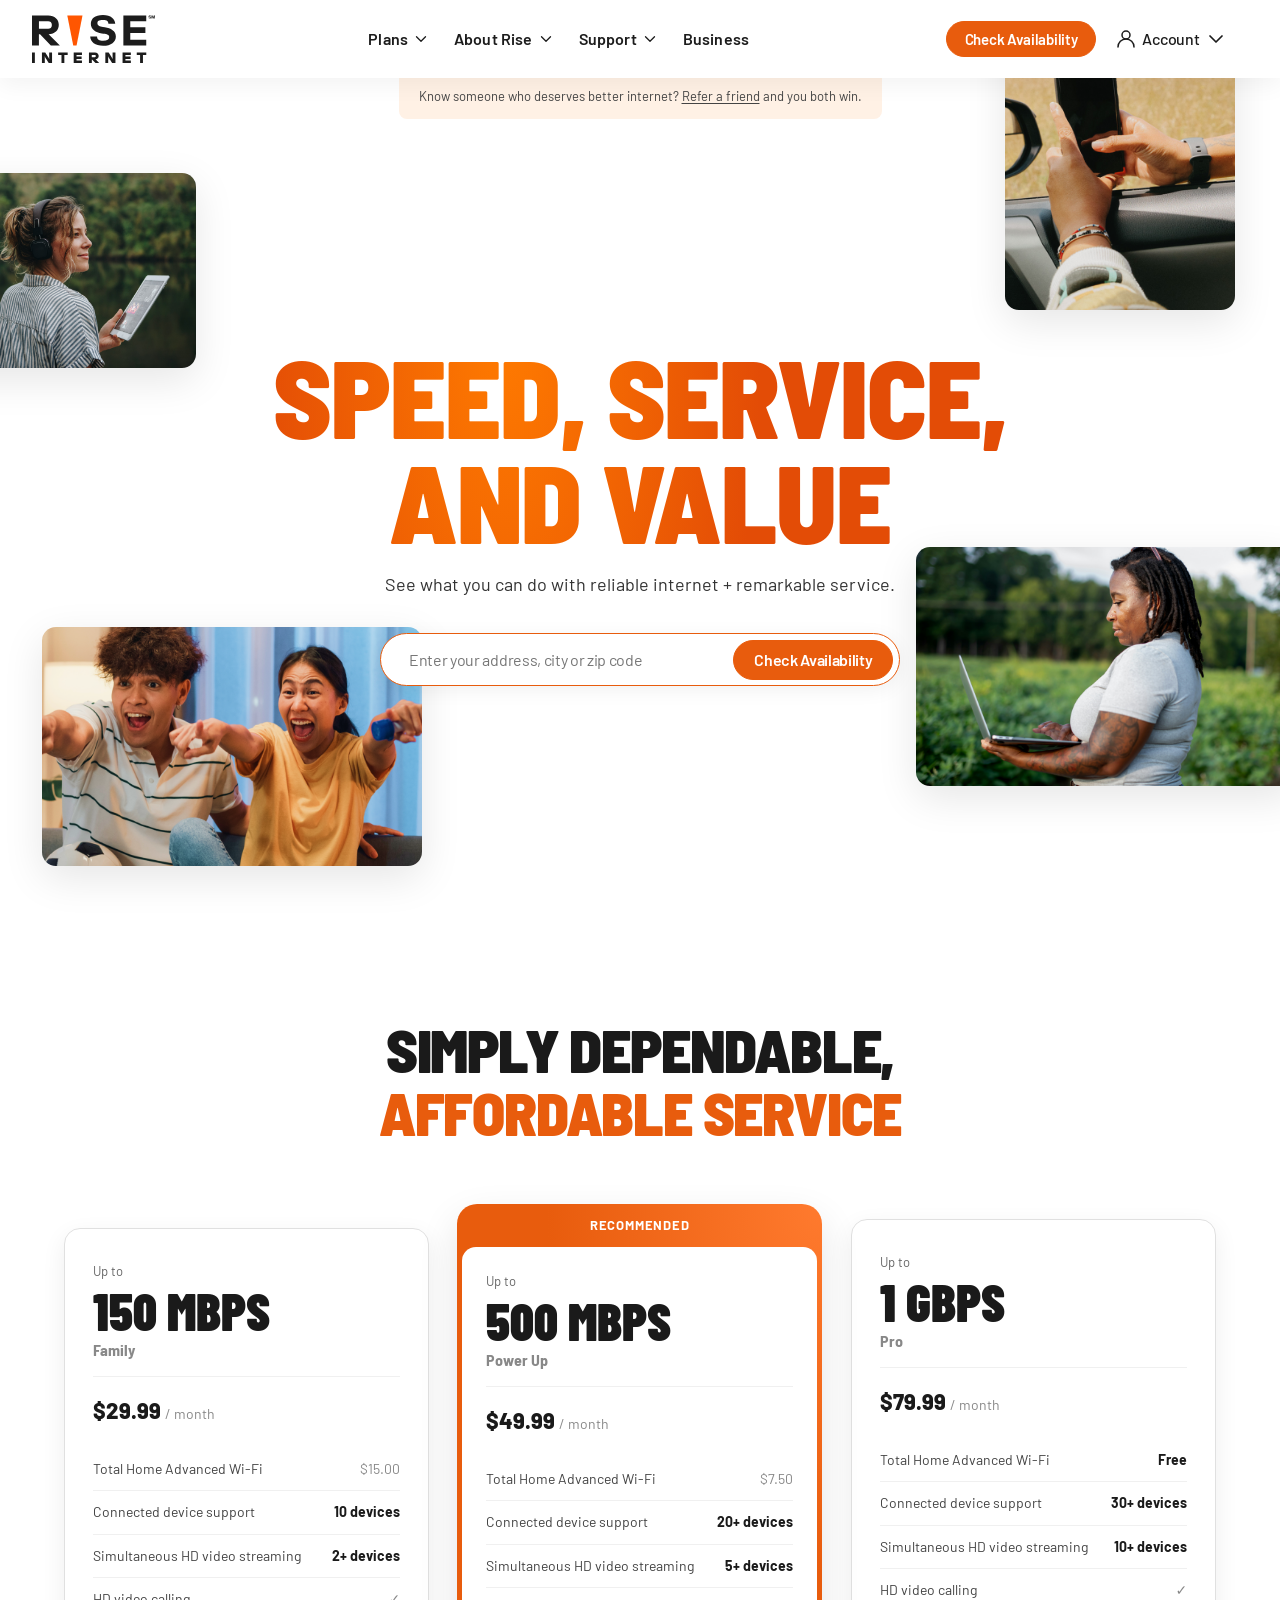
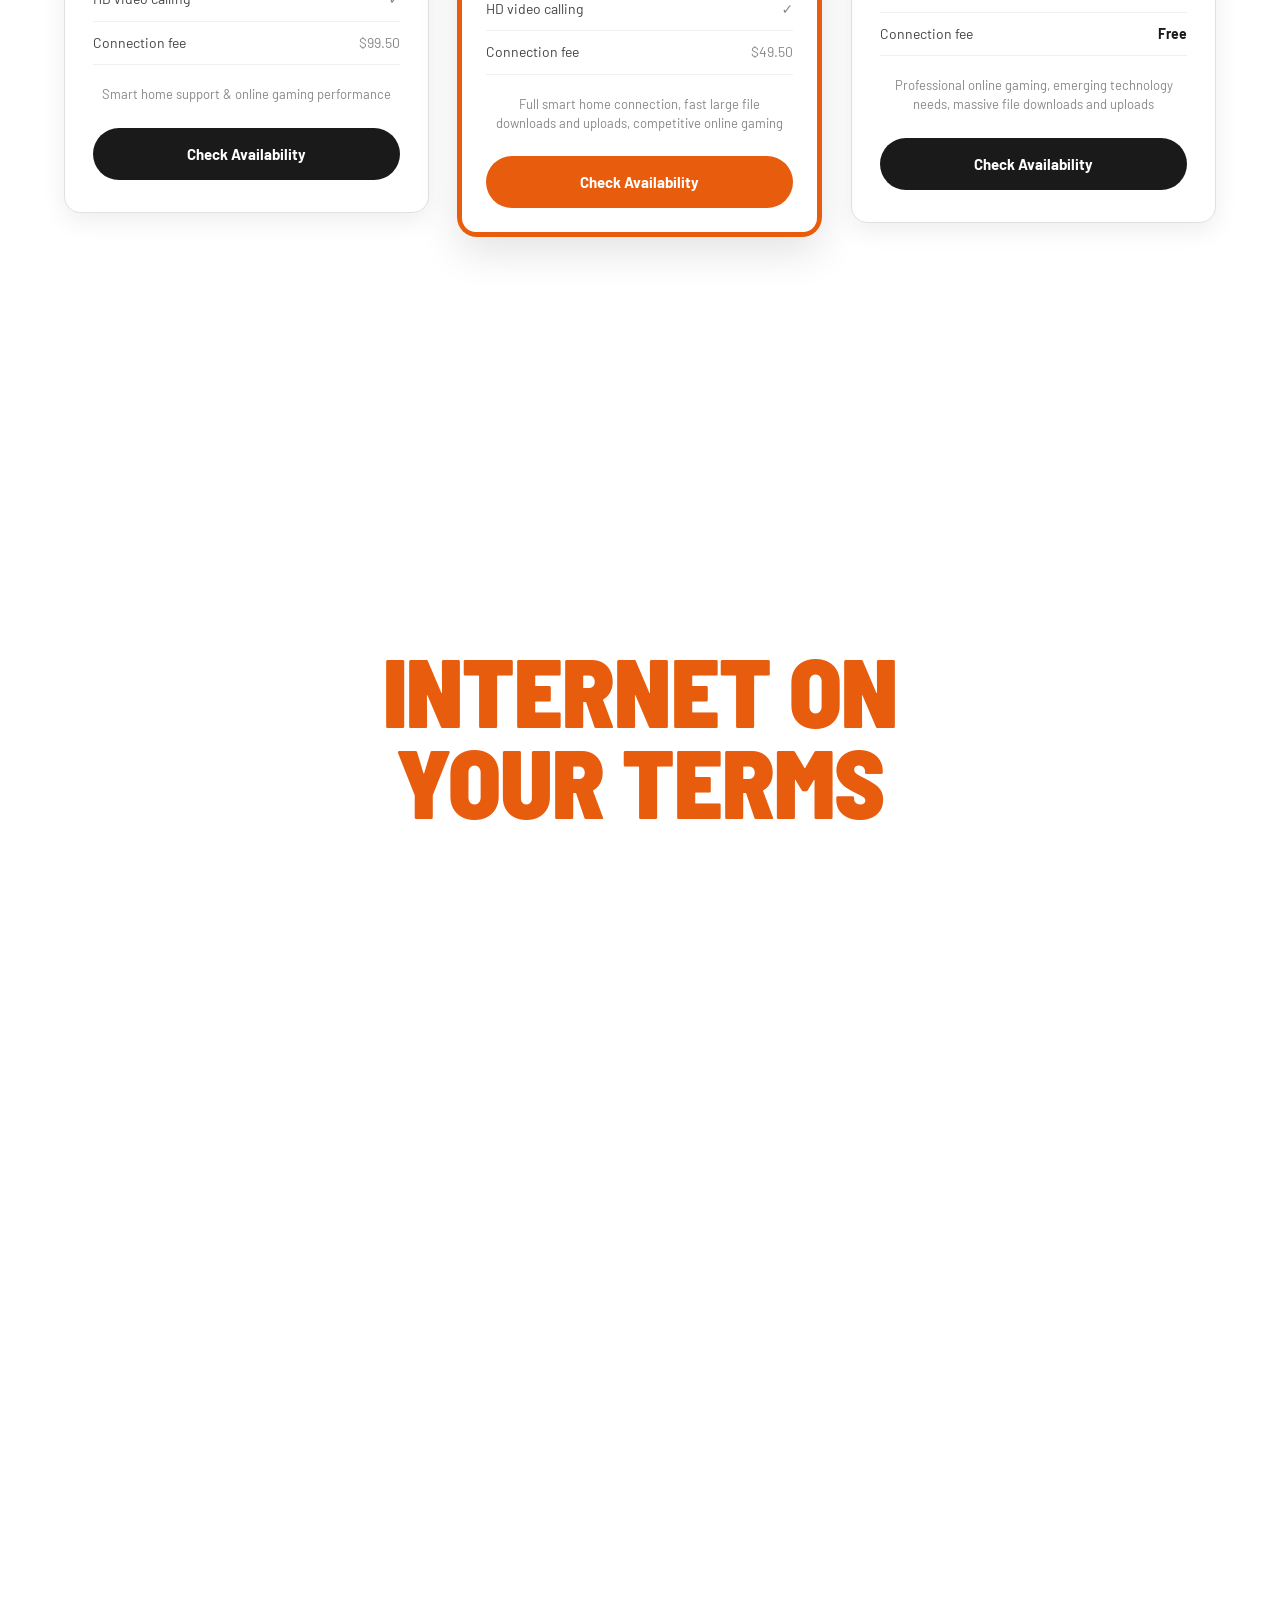
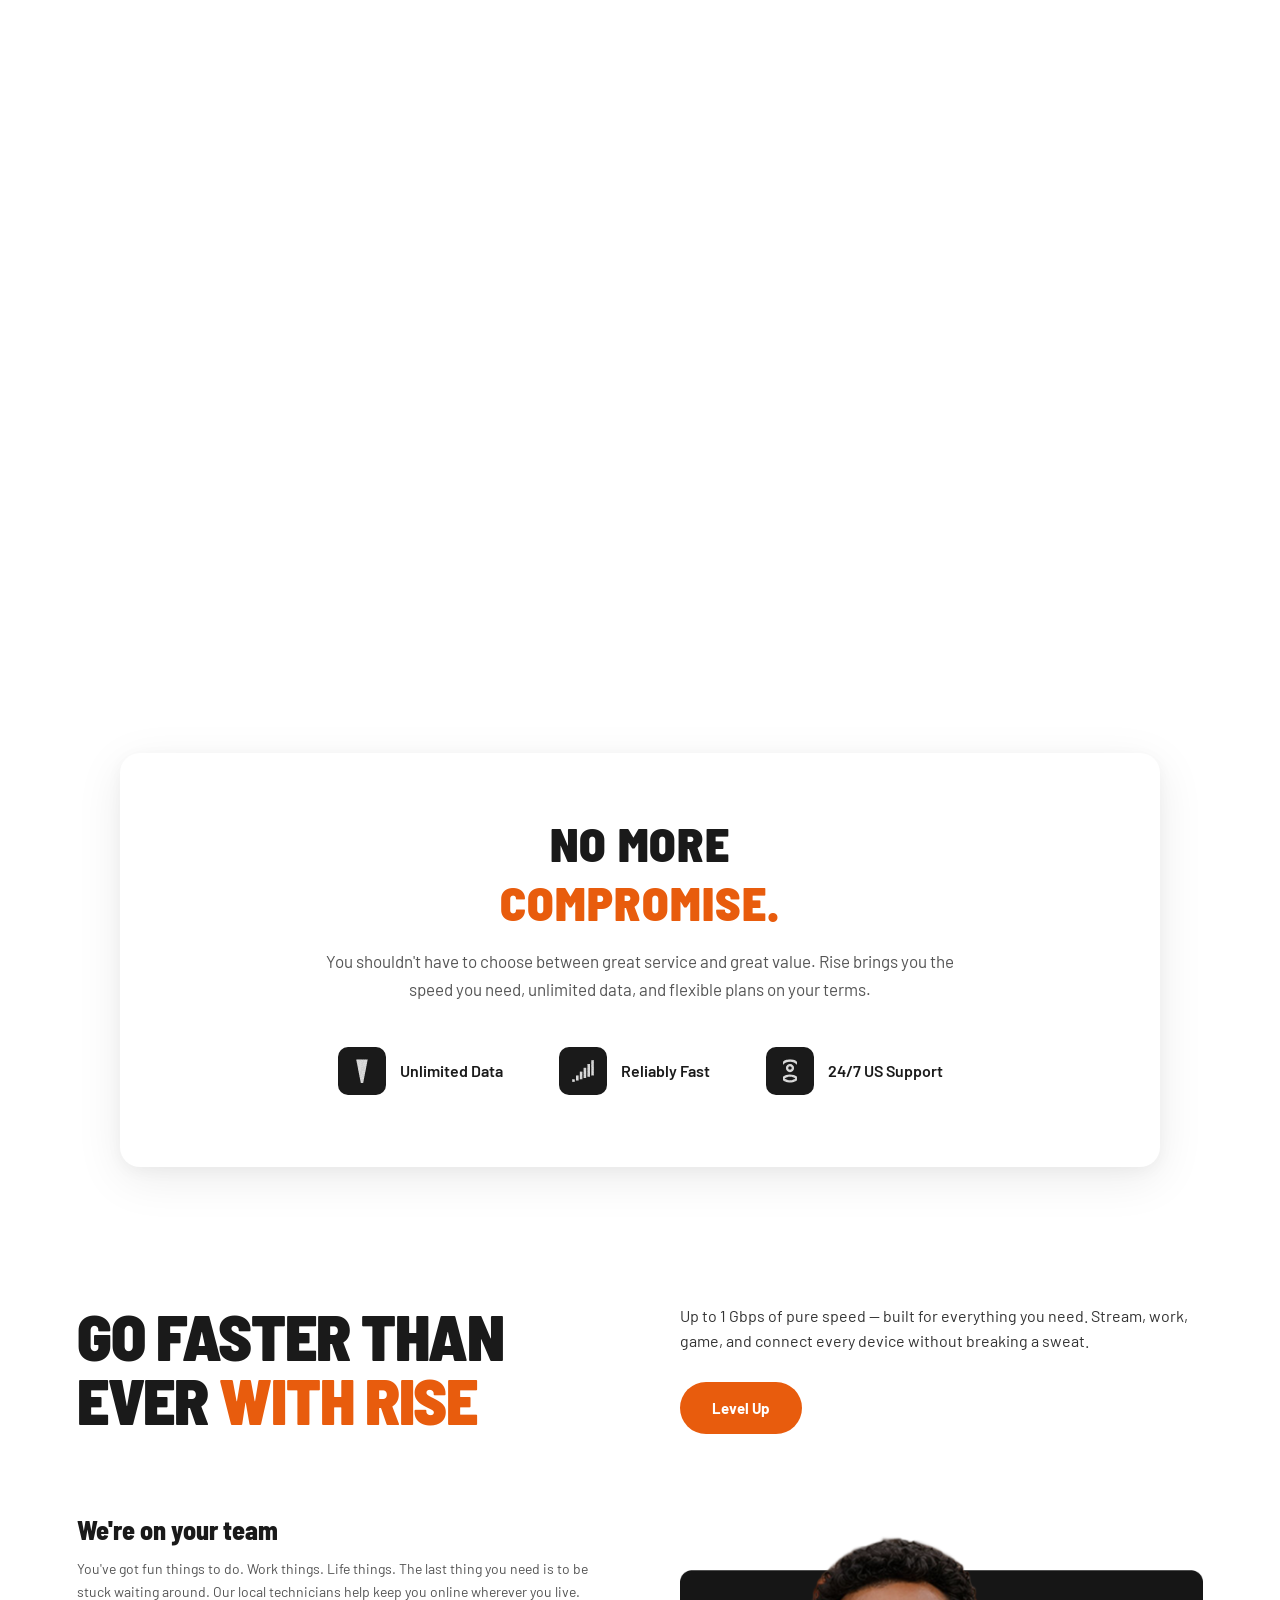
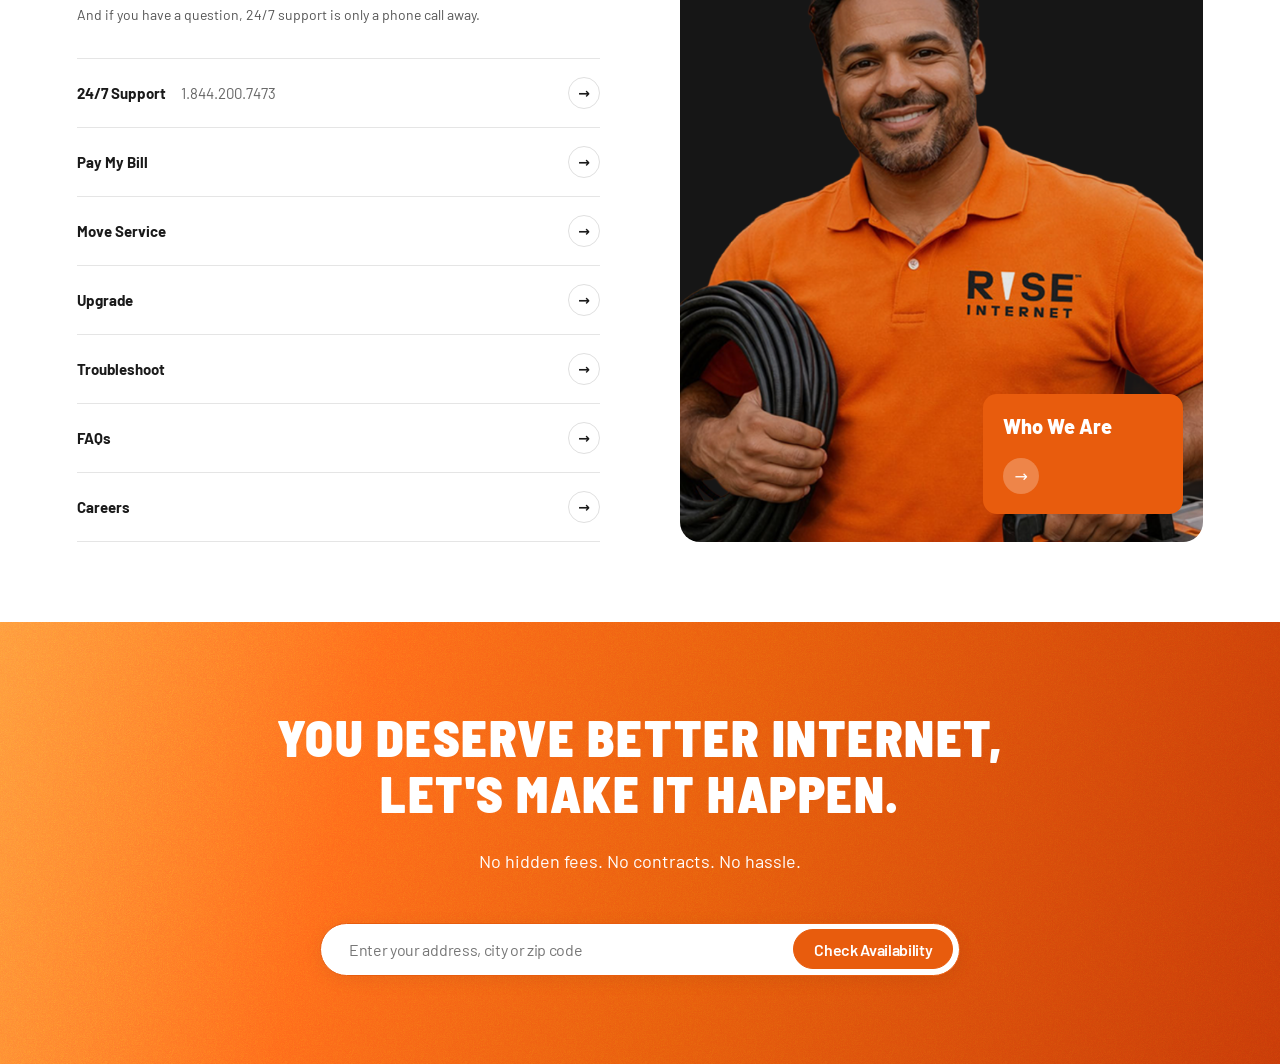
==== commit c6575d0f: "Nav: Check availability CTA, mobile pill button; IOYT peek labels at top Made-with: Cursor" ====
--- a/index.html
+++ b/index.html
@@ -67,6 +67,10 @@
           </ul>
         </nav>
 
+        <div class="nav-cta-wrap">
+          <a class="nav-cta" href="#check-availability" aria-label="Check availability at your address">Check availability</a>
+        </div>
+
         <div class="nav-account">
           <a class="account-link" href="#account">
             <svg class="icon-user" xmlns="http://www.w3.org/2000/svg" viewBox="0 0 24 24" fill="none" aria-hidden="true">
@@ -161,6 +165,7 @@
           </p>
 
           <form
+            id="check-availability"
             class="hero__search"
             role="search"
             aria-label="Check service availability at your address"
@@ -649,6 +654,8 @@
     <!-- TODO: add markup -->
   </footer>
 
+  <a class="nav-cta-mobile" href="#check-availability" aria-label="Check availability at your address">Check availability</a>
+
   <!-- Scripts — GSAP first, then section scripts -->
   <script src="https://cdnjs.cloudflare.com/ajax/libs/gsap/3.12.5/gsap.min.js"></script>
   <script src="https://cdnjs.cloudflare.com/ajax/libs/gsap/3.12.5/ScrollTrigger.min.js"></script>
--- a/global.css
+++ b/global.css
@@ -490,7 +490,118 @@
   color: var(--color-neutral-850);
 }
 
+.nav-cta-wrap {
+  flex-shrink: 0;
+  display: flex;
+  align-items: center;
+}
+
+@media (min-width: 901px) {
+  .nav-cta-wrap + .nav-account {
+    margin-left: 16px;
+  }
+}
+
+.nav-cta {
+  display: inline-flex;
+  align-items: center;
+  justify-content: center;
+  padding: 0.55rem 1.1rem;
+  font-family: inherit;
+  font-size: var(--font-size-15);
+  font-weight: var(--font-weight-semibold);
+  line-height: var(--line-height-ui);
+  letter-spacing: -0.02em;
+  text-transform: capitalize;
+  text-decoration: none;
+  white-space: nowrap;
+  color: var(--color-text-on-brand);
+  background: var(--color-brand-orange);
+  border: 1.5px solid var(--color-brand-orange);
+  border-radius: var(--radius-pill);
+  transition:
+    filter var(--motion-duration) var(--motion-ease),
+    transform var(--motion-duration) var(--motion-ease);
+}
+
+.nav-cta:hover {
+  filter: brightness(0.95);
+}
+
+.nav-cta:active {
+  transform: scale(0.98);
+}
+
+.nav-cta:focus-visible {
+  outline: 2px solid var(--color-brand-orange);
+  outline-offset: 2px;
+}
+
+/* Hero availability form — anchor scroll clears sticky header */
+#check-availability {
+  scroll-margin-top: calc(var(--nav-pad-y) * 2 + 48px + 12px);
+}
+
+.nav-cta-mobile {
+  display: none;
+}
+
 @media (max-width: 900px) {
+  #check-availability {
+    scroll-margin-top: calc(var(--nav-pad-y) * 2 + 44px + 12px);
+  }
+
+  .nav-cta-wrap {
+    display: none;
+  }
+
+  .nav-cta-mobile {
+    display: inline-flex;
+    align-items: center;
+    justify-content: center;
+    position: fixed;
+    left: 50%;
+    bottom: max(0.75rem, env(safe-area-inset-bottom, 0px));
+    z-index: 90;
+    margin: 0;
+    padding: 0.875rem 1.75rem;
+    max-width: calc(100% - 2rem);
+    width: max-content;
+    box-sizing: border-box;
+    font-family: inherit;
+    font-size: var(--font-size-16);
+    font-weight: var(--font-weight-semibold);
+    line-height: var(--line-height-ui);
+    letter-spacing: -0.02em;
+    text-transform: capitalize;
+    text-decoration: none;
+    text-align: center;
+    color: var(--color-text-on-brand);
+    background: var(--color-brand-orange);
+    border: 1.5px solid var(--color-brand-orange);
+    border-radius: var(--radius-pill);
+    box-shadow: 0 4px 24px rgba(0, 0, 0, 0.14);
+    transform: translateX(-50%);
+  }
+
+  .nav-cta-mobile:hover {
+    filter: brightness(0.95);
+  }
+
+  .nav-cta-mobile:active {
+    filter: brightness(0.92);
+  }
+
+  .nav-cta-mobile:focus-visible {
+    outline: 2px solid var(--color-white);
+    outline-offset: -4px;
+  }
+
+  body {
+    /* Space for fixed pill CTA + safe area */
+    padding-bottom: calc(4.25rem + env(safe-area-inset-bottom, 0px));
+  }
+
   .site-header {
     border-bottom: 1px solid var(--color-border-subtle);
     box-shadow: none;
@@ -542,6 +653,16 @@
     padding: 10px 2px 10px 14px;
     border-left: 1px solid var(--color-border-muted);
     border-radius: 0;
+  }
+}
+
+@media (prefers-reduced-motion: reduce) {
+  .nav-cta:active {
+    transform: none;
+  }
+
+  .nav-cta-mobile:active {
+    transform: translateX(-50%);
   }
 }
 
@@ -1568,22 +1689,22 @@
   border: 0;
 }
 
-/* Peek tab title — bottom of panel = visible strip above active card */
+/* Peek tab title — top of panel (visible strip in stacked peek) */
 .ioyt__card__peek-label {
   position: absolute;
-  top: auto;
-  bottom: 0;
-  left: clamp(1.25rem, 3vw, 2rem);
-  right: clamp(1.25rem, 3vw, 2rem);
+  top: 0;
+  left: 0;
+  right: 0;
+  bottom: auto;
   z-index: 4;
-  padding: 12px 0 14px;
+  padding: 16px clamp(1.25rem, 3vw, 1.75rem);
   font-family: var(--font-family-condensed);
   font-size: clamp(14px, 1.5vw, 20px);
   font-weight: var(--font-weight-bold);
   text-transform: uppercase;
   letter-spacing: 0.06em;
   color: rgba(255, 255, 255, 0.92);
-  background: linear-gradient(to top, rgba(0, 0, 0, 0.55) 0%, rgba(0, 0, 0, 0) 100%);
+  background: linear-gradient(to bottom, rgba(0, 0, 0, 0.55) 0%, rgba(0, 0, 0, 0) 100%);
   opacity: 0;
   pointer-events: none;
   transition: opacity 0.25s ease;
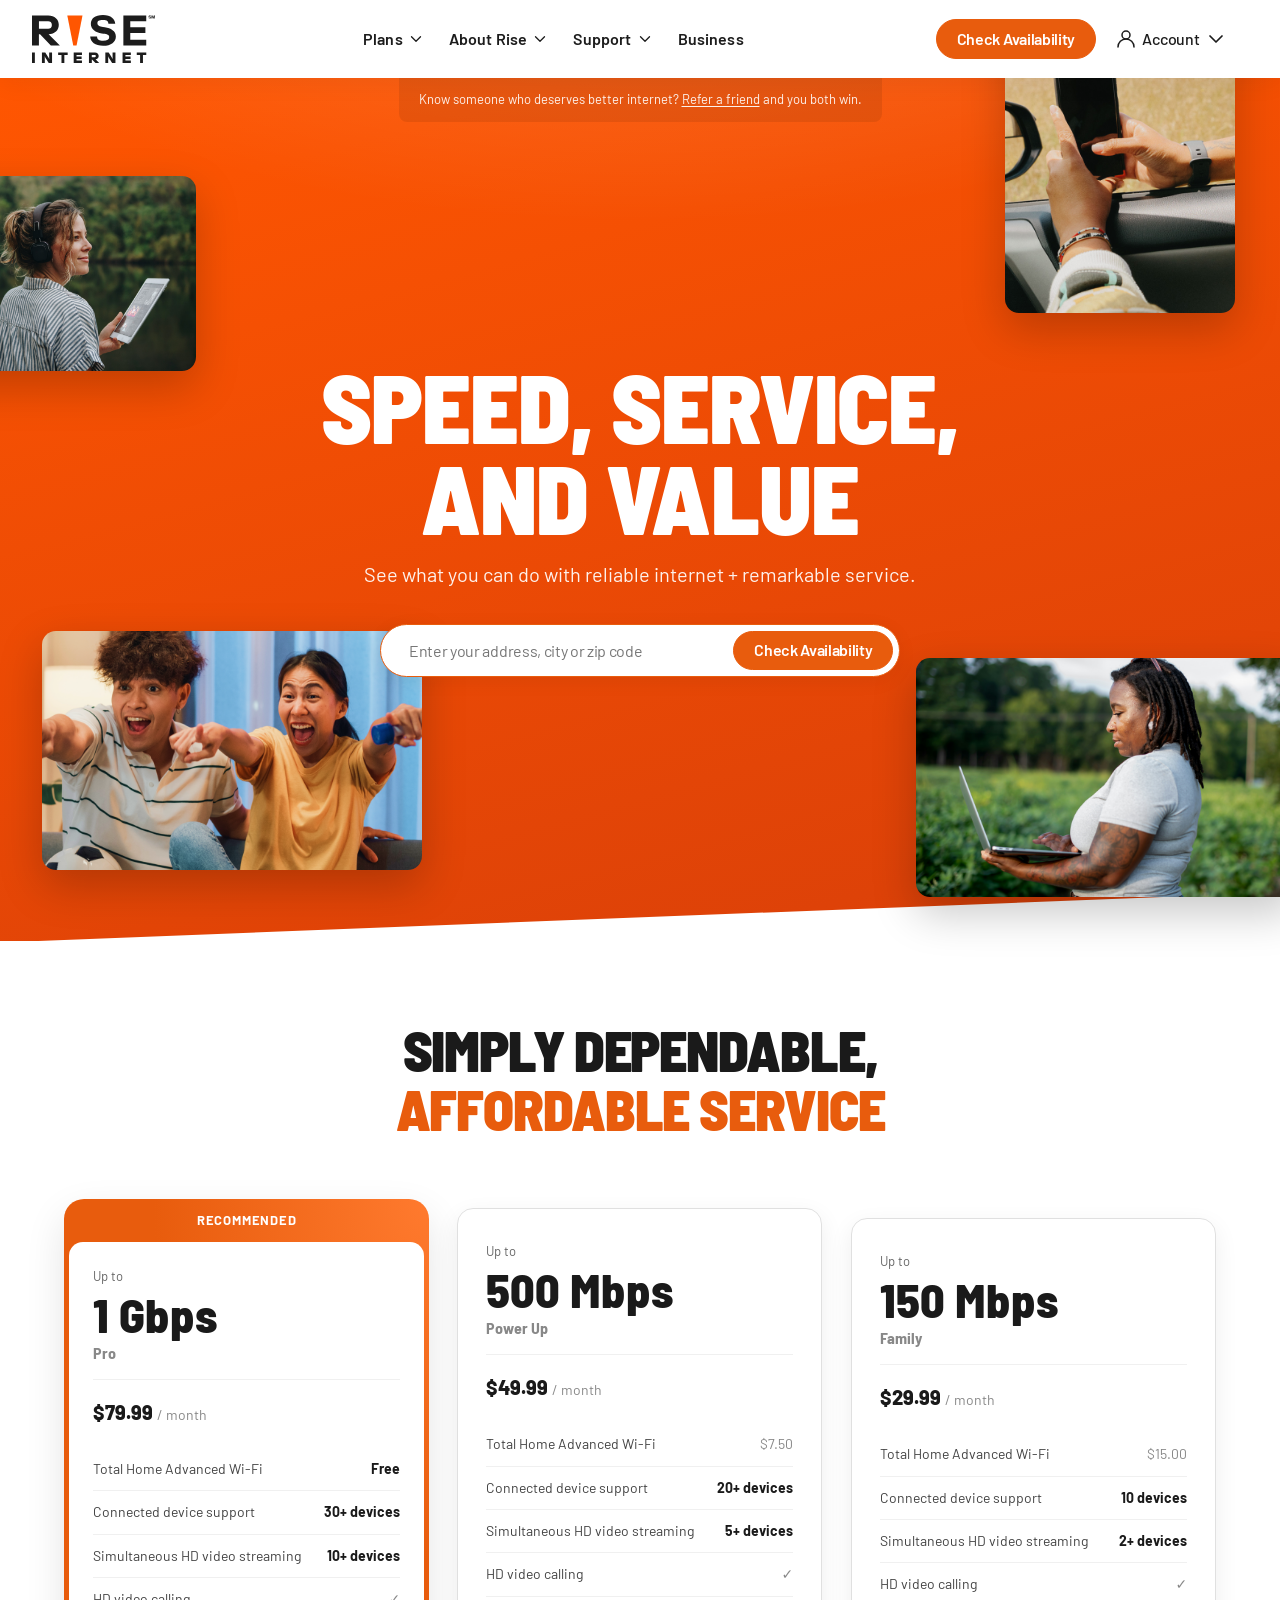
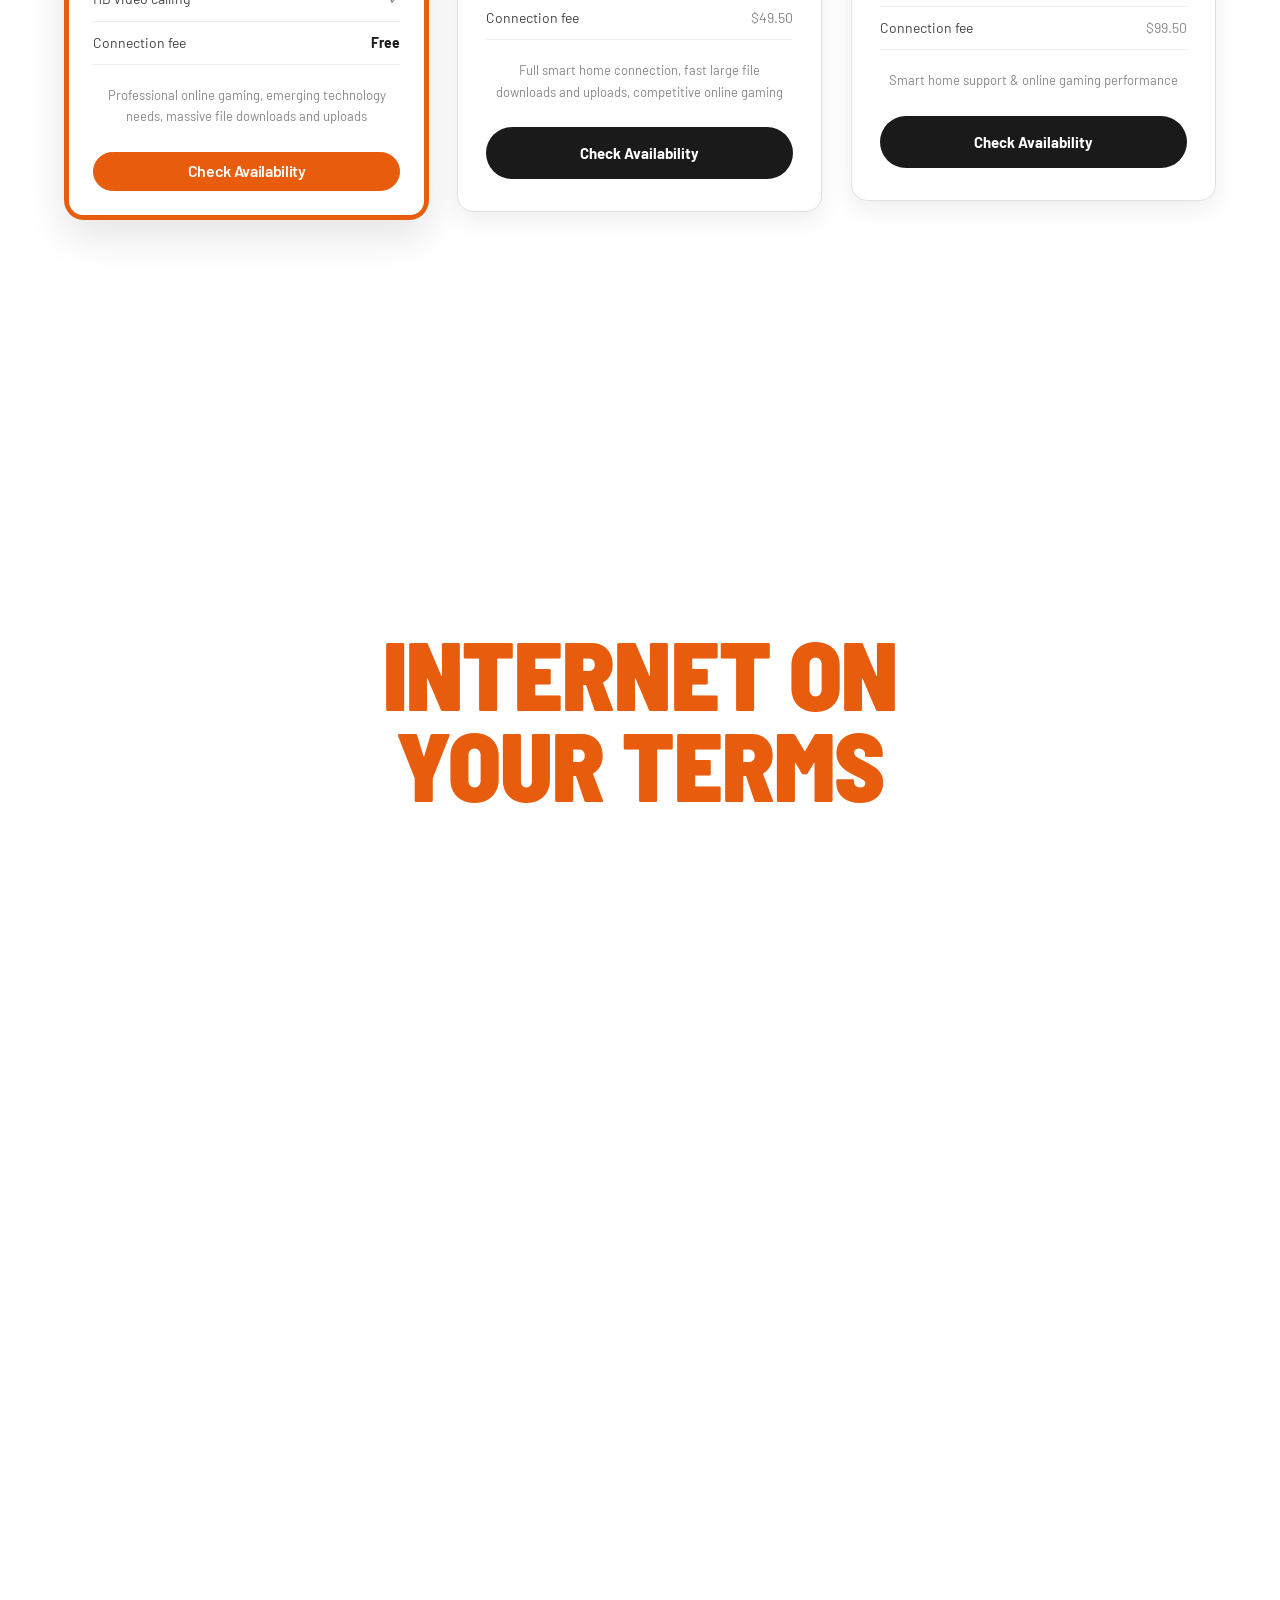
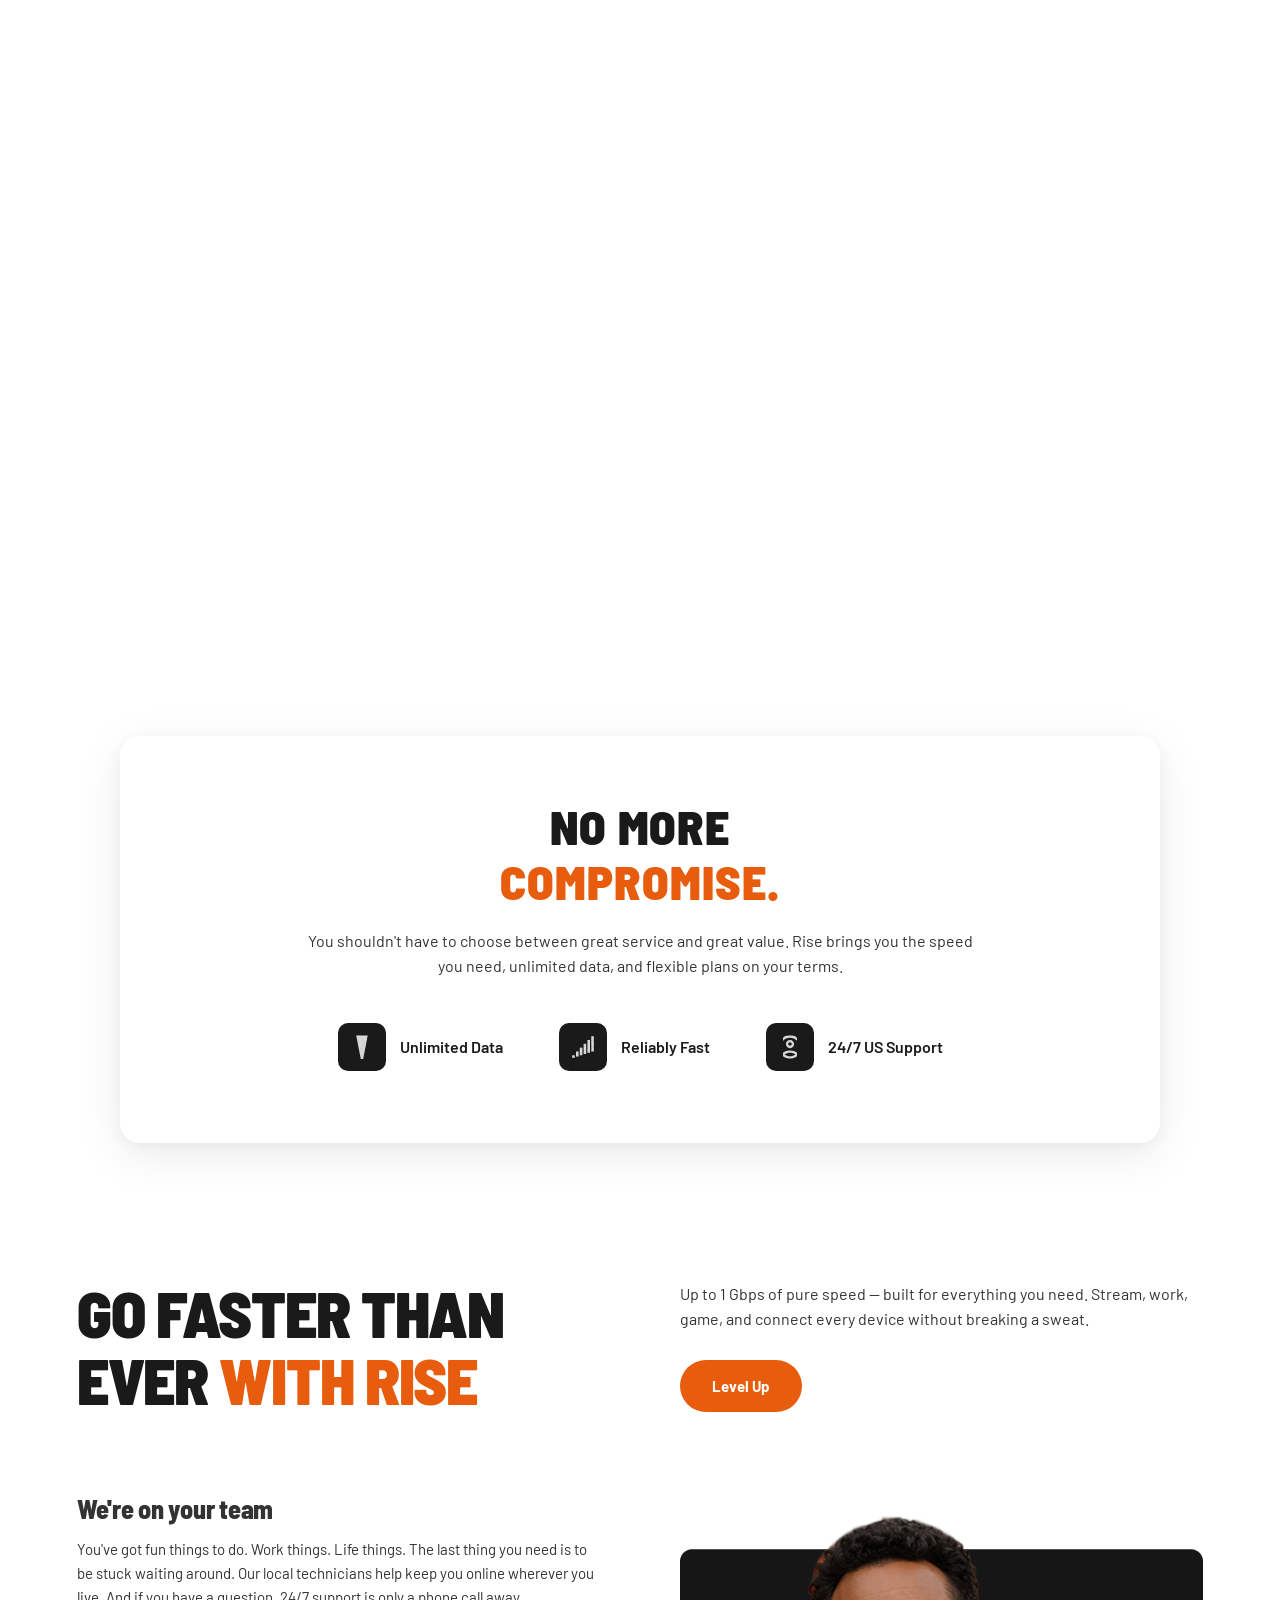
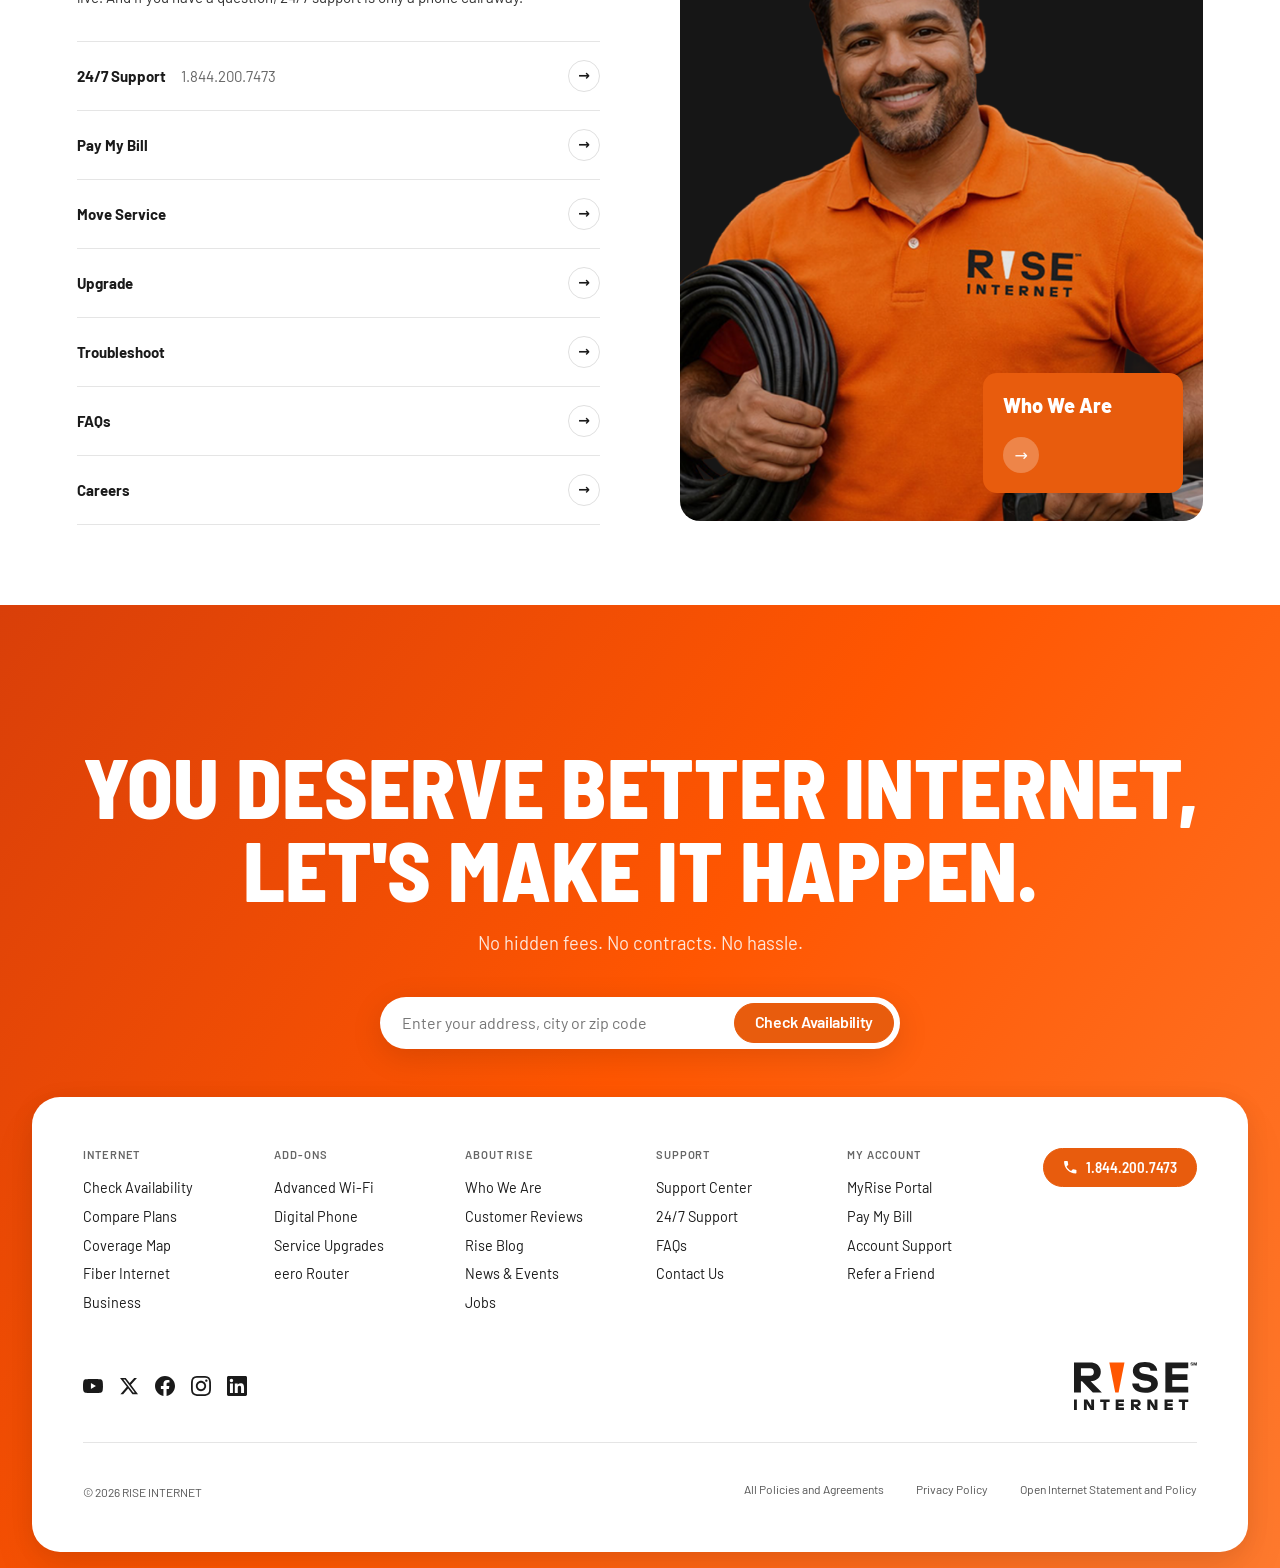
==== commit a79dd93d: "Prototype: hero/footer/pricing polish, archive standalone pages, add footer.css - global.css: hero p" ====
--- a/index.html
+++ b/index.html
@@ -9,10 +9,11 @@
   <!-- Fonts -->
   <link rel="preconnect" href="https://fonts.googleapis.com" />
   <link rel="preconnect" href="https://fonts.gstatic.com" crossorigin />
-  <link href="https://fonts.googleapis.com/css2?family=Barlow:wght@400;500;600;700;800;900&family=Barlow+Condensed:wght@700;800;900&family=Barlow+Semi+Condensed:wght@700;800;900&display=swap" rel="stylesheet" />
-
-  <!-- Styles — single stylesheet -->
+  <link href="https://fonts.googleapis.com/css2?family=Barlow:wght@400;500;600;700&family=Barlow+Semi+Condensed:wght@700;800;900&display=swap" rel="stylesheet" />
+
+  <!-- Styles -->
   <link rel="stylesheet" href="global.css" />
+  <link rel="stylesheet" href="footer.css" />
 
   <!-- IOYT scroll cards: preload so decode is ready for sticky scroll (intrinsic sizes on each img) -->
   <link rel="preload" as="image" href="images/scroll-img-01.png?v=20260401" />
@@ -27,8 +28,8 @@
     }
   </script>
 
-  <!-- Site header (nav) -->
-  <header class="site-header">
+  <!-- COMPONENT: Site header — global.css .site-header -->
+  <header class="site-header" data-component="site-header">
     <div class="nav-inner">
       <a class="logo" href="/" aria-label="Rise Internet home">
         <img src="Logo.svg" alt="" width="123" height="48" decoding="async" />
@@ -95,10 +96,10 @@
 
   <main id="main">
 
-    <!-- 1. Hero -->
-    <section class="hero" aria-labelledby="hero-heading">
+    <!-- COMPONENT: Hero — global.css .hero; hero-parallax.js; tilt.js on .hero__photo-tilt -->
+    <section class="hero" data-component="hero" aria-labelledby="hero-heading">
       <div class="hero__announcement">
-        <p class="text-p text-p--announcement">
+        <p class="body-md">
           <a href="#refer">Know someone who deserves better internet? <span class="hero__announcement__link-em">Refer a friend</span> and you both win.</a>
         </p>
       </div>
@@ -160,7 +161,7 @@
             SPEED, SERVICE,<br />
             AND VALUE
           </h1>
-          <p class="hero__subhead text-p text-p--subhead">
+          <p class="hero__subhead body-xl">
             See what you can do with reliable internet + remarkable service.
           </p>
 
@@ -195,8 +196,8 @@
       </div>
     </section>
 
-    <!-- 2. Pricing -->
-    <section class="pricing" aria-labelledby="pricing-heading">
+    <!-- COMPONENT: Pricing — global.css .pricing; pricing.js -->
+    <section class="pricing" data-component="pricing" aria-labelledby="pricing-heading">
       <div class="pricing__inner">
         <div class="pricing__header">
           <h2 id="pricing-heading">
@@ -208,10 +209,110 @@
         <div class="pricing__grid">
           <a
             href="#"
+            class="pricing-card pricing-card--featured"
+            data-pricing-card="left"
+            aria-label="Check availability for Pro plan, recommended"
+          >
+            <div class="pricing-card__badge">Recommended</div>
+            <div class="pricing-card__body">
+              <div class="pricing-card__speed-block">
+                <span class="pricing-card__up-to">Up to</span>
+                <p class="pricing-card__speed">1 Gbps</p>
+                <h4>Pro</h4>
+              </div>
+
+              <div class="pricing-card__price-block">
+                <span class="pricing-card__price">$79.99</span>
+                <span class="pricing-card__per-month">/ month</span>
+              </div>
+
+              <ul class="pricing-card__features">
+                <li class="pricing-card__feature">
+                  <span class="pricing-card__feature-name">Total Home Advanced Wi-Fi</span>
+                  <span class="pricing-card__feature-value pricing-card__feature-value--bold">Free</span>
+                </li>
+                <li class="pricing-card__feature">
+                  <span class="pricing-card__feature-name">Connected device support</span>
+                  <span class="pricing-card__feature-value pricing-card__feature-value--bold">30+ devices</span>
+                </li>
+                <li class="pricing-card__feature">
+                  <span class="pricing-card__feature-name">Simultaneous HD video streaming</span>
+                  <span class="pricing-card__feature-value pricing-card__feature-value--bold">10+ devices</span>
+                </li>
+                <li class="pricing-card__feature">
+                  <span class="pricing-card__feature-name">HD video calling</span>
+                  <span class="pricing-card__feature-value">
+                    <span aria-hidden="true">&#10003;</span>
+                    <span class="sr-only">Included</span>
+                  </span>
+                </li>
+                <li class="pricing-card__feature">
+                  <span class="pricing-card__feature-name">Connection fee</span>
+                  <span class="pricing-card__feature-value pricing-card__feature-value--bold">Free</span>
+                </li>
+              </ul>
+
+              <p class="pricing-card__tagline body-sm">
+                Professional online gaming, emerging technology needs, massive file downloads and uploads
+              </p>
+
+              <span class="pricing-card__cta">Check Availability</span>
+            </div>
+          </a>
+
+          <a
+            href="#"
             class="pricing-card"
-            data-pricing-card="left"
-            aria-label="Check availability for Family plan"
+            data-pricing-card="center"
+            aria-label="Check availability for Power Up plan"
           >
+            <div class="pricing-card__body">
+              <div class="pricing-card__speed-block">
+                <span class="pricing-card__up-to">Up to</span>
+                <p class="pricing-card__speed">500 Mbps</p>
+                <h4>Power Up</h4>
+              </div>
+
+              <div class="pricing-card__price-block">
+                <span class="pricing-card__price">$49.99</span>
+                <span class="pricing-card__per-month">/ month</span>
+              </div>
+
+              <ul class="pricing-card__features">
+                <li class="pricing-card__feature">
+                  <span class="pricing-card__feature-name">Total Home Advanced Wi-Fi</span>
+                  <span class="pricing-card__feature-value">$7.50</span>
+                </li>
+                <li class="pricing-card__feature">
+                  <span class="pricing-card__feature-name">Connected device support</span>
+                  <span class="pricing-card__feature-value pricing-card__feature-value--bold">20+ devices</span>
+                </li>
+                <li class="pricing-card__feature">
+                  <span class="pricing-card__feature-name">Simultaneous HD video streaming</span>
+                  <span class="pricing-card__feature-value pricing-card__feature-value--bold">5+ devices</span>
+                </li>
+                <li class="pricing-card__feature">
+                  <span class="pricing-card__feature-name">HD video calling</span>
+                  <span class="pricing-card__feature-value">
+                    <span aria-hidden="true">&#10003;</span>
+                    <span class="sr-only">Included</span>
+                  </span>
+                </li>
+                <li class="pricing-card__feature">
+                  <span class="pricing-card__feature-name">Connection fee</span>
+                  <span class="pricing-card__feature-value">$49.50</span>
+                </li>
+              </ul>
+
+              <p class="pricing-card__tagline body-sm">
+                Full smart home connection, fast large file downloads and uploads, competitive online gaming
+              </p>
+
+              <span class="pricing-card__cta">Check Availability</span>
+            </div>
+          </a>
+
+          <a href="#" class="pricing-card" data-pricing-card="right" aria-label="Check availability for Family plan">
             <div class="pricing-card__body">
               <div class="pricing-card__speed-block">
                 <span class="pricing-card__up-to">Up to</span>
@@ -250,107 +351,7 @@
                 </li>
               </ul>
 
-              <p class="pricing-card__tagline text-p text-p--caption">Smart home support &amp; online gaming performance</p>
-
-              <span class="pricing-card__cta">Check Availability</span>
-            </div>
-          </a>
-
-          <a
-            href="#"
-            class="pricing-card pricing-card--featured"
-            data-pricing-card="center"
-            aria-label="Check availability for Power Up plan, recommended"
-          >
-            <div class="pricing-card__badge">Recommended</div>
-            <div class="pricing-card__body">
-              <div class="pricing-card__speed-block">
-                <span class="pricing-card__up-to">Up to</span>
-                <p class="pricing-card__speed">500 Mbps</p>
-                <h4>Power Up</h4>
-              </div>
-
-              <div class="pricing-card__price-block">
-                <span class="pricing-card__price">$49.99</span>
-                <span class="pricing-card__per-month">/ month</span>
-              </div>
-
-              <ul class="pricing-card__features">
-                <li class="pricing-card__feature">
-                  <span class="pricing-card__feature-name">Total Home Advanced Wi-Fi</span>
-                  <span class="pricing-card__feature-value">$7.50</span>
-                </li>
-                <li class="pricing-card__feature">
-                  <span class="pricing-card__feature-name">Connected device support</span>
-                  <span class="pricing-card__feature-value pricing-card__feature-value--bold">20+ devices</span>
-                </li>
-                <li class="pricing-card__feature">
-                  <span class="pricing-card__feature-name">Simultaneous HD video streaming</span>
-                  <span class="pricing-card__feature-value pricing-card__feature-value--bold">5+ devices</span>
-                </li>
-                <li class="pricing-card__feature">
-                  <span class="pricing-card__feature-name">HD video calling</span>
-                  <span class="pricing-card__feature-value">
-                    <span aria-hidden="true">&#10003;</span>
-                    <span class="sr-only">Included</span>
-                  </span>
-                </li>
-                <li class="pricing-card__feature">
-                  <span class="pricing-card__feature-name">Connection fee</span>
-                  <span class="pricing-card__feature-value">$49.50</span>
-                </li>
-              </ul>
-
-              <p class="pricing-card__tagline text-p text-p--caption">
-                Full smart home connection, fast large file downloads and uploads, competitive online gaming
-              </p>
-
-              <span class="pricing-card__cta">Check Availability</span>
-            </div>
-          </a>
-
-          <a href="#" class="pricing-card" data-pricing-card="right" aria-label="Check availability for Pro plan">
-            <div class="pricing-card__body">
-              <div class="pricing-card__speed-block">
-                <span class="pricing-card__up-to">Up to</span>
-                <p class="pricing-card__speed">1 Gbps</p>
-                <h4>Pro</h4>
-              </div>
-
-              <div class="pricing-card__price-block">
-                <span class="pricing-card__price">$79.99</span>
-                <span class="pricing-card__per-month">/ month</span>
-              </div>
-
-              <ul class="pricing-card__features">
-                <li class="pricing-card__feature">
-                  <span class="pricing-card__feature-name">Total Home Advanced Wi-Fi</span>
-                  <span class="pricing-card__feature-value pricing-card__feature-value--bold">Free</span>
-                </li>
-                <li class="pricing-card__feature">
-                  <span class="pricing-card__feature-name">Connected device support</span>
-                  <span class="pricing-card__feature-value pricing-card__feature-value--bold">30+ devices</span>
-                </li>
-                <li class="pricing-card__feature">
-                  <span class="pricing-card__feature-name">Simultaneous HD video streaming</span>
-                  <span class="pricing-card__feature-value pricing-card__feature-value--bold">10+ devices</span>
-                </li>
-                <li class="pricing-card__feature">
-                  <span class="pricing-card__feature-name">HD video calling</span>
-                  <span class="pricing-card__feature-value">
-                    <span aria-hidden="true">&#10003;</span>
-                    <span class="sr-only">Included</span>
-                  </span>
-                </li>
-                <li class="pricing-card__feature">
-                  <span class="pricing-card__feature-name">Connection fee</span>
-                  <span class="pricing-card__feature-value pricing-card__feature-value--bold">Free</span>
-                </li>
-              </ul>
-
-              <p class="pricing-card__tagline text-p text-p--caption">
-                Professional online gaming, emerging technology needs, massive file downloads and uploads
-              </p>
+              <p class="pricing-card__tagline body-sm">Smart home support &amp; online gaming performance</p>
 
               <span class="pricing-card__cta">Check Availability</span>
             </div>
@@ -359,8 +360,8 @@
       </div>
     </section>
 
-    <!-- 3. Internet on Your Terms -->
-    <section class="ioyt" id="internet-on-your-terms">
+    <!-- COMPONENT: Internet on Your Terms — global.css .ioyt; InternetOnYourTerms.js -->
+    <section class="ioyt" data-component="ioyt" id="internet-on-your-terms">
       <div class="ioyt__stage">
         <div class="ioyt__headline">
           <h2>
@@ -473,14 +474,14 @@
       </div>
     </section>
 
-    <!-- 4. No More Compromise -->
-    <section class="nmc" aria-labelledby="nmc-heading">
+    <!-- COMPONENT: No More Compromise — global.css .nmc -->
+    <section class="nmc" data-component="nmc" aria-labelledby="nmc-heading">
       <div class="nmc__inner">
         <h2 id="nmc-heading">
           <span class="text-primary heading-line">NO MORE</span>
           <span class="text-brand heading-line">COMPROMISE.</span>
         </h2>
-        <p class="nmc__lead text-p text-p--lead">
+        <p class="nmc__lead body-lg">
           You shouldn&apos;t have to choose between great service and great value. Rise brings you the speed you need,
           unlimited data, and flexible plans on your terms.
         </p>
@@ -507,8 +508,8 @@
       </div>
     </section>
 
-    <!-- 5. Go Faster -->
-    <section class="gofaster">
+    <!-- COMPONENT: Go Faster — global.css .gofaster; GoFaster.js -->
+    <section class="gofaster" data-component="gofaster">
       <div class="gofaster__inner">
 
         <div class="gofaster__top-row">
@@ -518,7 +519,7 @@
             </h2>
           </div>
           <div class="gofaster__intro-col">
-            <p class="gofaster__intro-text text-p text-p--standard">
+            <p class="gofaster__intro-text body-lg">
               Up to 1 Gbps of pure speed — built for everything you need.
               Stream, work, game, and connect every device without breaking
               a sweat.
@@ -531,7 +532,7 @@
 
           <div class="gofaster__team-col">
             <h3>We're on your team</h3>
-            <p class="gofaster__team-body text-p text-p--compact">
+            <p class="gofaster__team-body body-md">
               You've got fun things to do. Work things. Life things. The last
               thing you need is to be stuck waiting around. Our local
               technicians help keep you online wherever you live. And if you
@@ -610,36 +611,40 @@
         </div>
       </div>
     </section>
-
-    <!-- 6. Better Internet CTA -->
-    <section class="better-cta" aria-labelledby="better-cta-heading">
-      <div class="better-cta__inner">
-        <h2 id="better-cta-heading">
-          YOU DESERVE BETTER INTERNET,<br />
-          LET&apos;S MAKE IT HAPPEN.
+  </main>
+
+  <!-- COMPONENT: Footer — footer.css (.footer-block, .footer-cta, .footer-card, .footer-legal) -->
+  <footer class="site-footer" data-component="site-footer">
+    <!-- Orange gradient spans CTA + footer card (see .footer-block) -->
+    <div class="footer-block">
+    <section class="footer-cta" aria-labelledby="footer-cta-heading">
+      <div class="footer-cta__inner">
+        <h2 id="footer-cta-heading" class="footer-cta__title">
+          <span class="heading-line">YOU DESERVE BETTER INTERNET,</span>
+          <span class="heading-line">LET&apos;S MAKE IT HAPPEN.</span>
         </h2>
-        <p class="better-cta__lead text-p text-p--on-brand">No hidden fees. No contracts. No hassle.</p>
+        <p class="footer-cta__sub">No hidden fees. No contracts. No hassle.</p>
         <form
-          class="hero__search"
+          class="footer-cta__form"
           role="search"
-          aria-label="Check Rise Internet availability for your address"
+          aria-label="Check service availability at your address"
           action="#"
           method="get"
         >
-          <div class="hero__search-inner">
-            <label for="cta-address" class="visually-hidden">Address, city, or ZIP code</label>
+          <div class="footer-cta__search-inner">
+            <label for="footer-cta-address" class="visually-hidden">Address, city, or ZIP code</label>
             <input
-              id="cta-address"
-              class="hero__input"
+              id="footer-cta-address"
+              class="footer-cta__input"
               type="search"
               name="q"
               placeholder="Enter your address, city or zip code"
               autocomplete="street-address"
               inputmode="text"
             />
-            <button type="submit" class="hero__submit" aria-label="Check availability">
-              <span class="hero__submit-text">Check Availability</span>
-              <svg class="hero__submit-icon" xmlns="http://www.w3.org/2000/svg" viewBox="0 0 24 24" fill="none" aria-hidden="true">
+            <button type="submit" class="footer-cta__submit" aria-label="Check availability">
+              <span class="footer-cta__submit-text">Check Availability</span>
+              <svg class="footer-cta__submit-icon" xmlns="http://www.w3.org/2000/svg" viewBox="0 0 24 24" fill="none" aria-hidden="true">
                 <path d="M5 12h14M13 6l6 6-6 6" stroke="currentColor" stroke-width="2" stroke-linecap="round" stroke-linejoin="round" />
               </svg>
             </button>
@@ -647,11 +652,115 @@
         </form>
       </div>
     </section>
-  </main>
-
-  <!-- Footer -->
-  <footer class="site-footer" aria-label="Footer — coming soon">
-    <!-- TODO: add markup -->
+
+    <div class="footer-main">
+      <div class="footer-card">
+        <nav class="footer-nav" aria-label="Footer">
+          <div class="footer-nav__group">
+            <p class="footer-nav__label" id="footer-nav-internet">Internet</p>
+            <ul class="footer-nav__list" aria-labelledby="footer-nav-internet">
+              <li><a href="#check-availability">Check Availability</a></li>
+              <li><a href="#pricing-heading">Compare Plans</a></li>
+              <li><a href="#plans">Coverage Map</a></li>
+              <li><a href="#plans">Fiber Internet</a></li>
+              <li><a href="#business">Business</a></li>
+            </ul>
+          </div>
+          <div class="footer-nav__group">
+            <p class="footer-nav__label" id="footer-nav-addons">Add-ons</p>
+            <ul class="footer-nav__list" aria-labelledby="footer-nav-addons">
+              <li><a href="#internet-on-your-terms">Advanced Wi-Fi</a></li>
+              <li><a href="#support">Digital Phone</a></li>
+              <li><a href="#plans">Service Upgrades</a></li>
+              <li><a href="#internet-on-your-terms">eero Router</a></li>
+            </ul>
+          </div>
+          <div class="footer-nav__group">
+            <p class="footer-nav__label" id="footer-nav-about">About Rise</p>
+            <ul class="footer-nav__list" aria-labelledby="footer-nav-about">
+              <li><a href="#about">Who We Are</a></li>
+              <li><a href="#about">Customer Reviews</a></li>
+              <li><a href="#about">Rise Blog</a></li>
+              <li><a href="#about">News &amp; Events</a></li>
+              <li><a href="#about">Jobs</a></li>
+            </ul>
+          </div>
+          <div class="footer-nav__group">
+            <p class="footer-nav__label" id="footer-nav-support">Support</p>
+            <ul class="footer-nav__list" aria-labelledby="footer-nav-support">
+              <li><a href="#support">Support Center</a></li>
+              <li><a href="#support">24/7 Support</a></li>
+              <li><a href="#support">FAQs</a></li>
+              <li><a href="#support">Contact Us</a></li>
+            </ul>
+          </div>
+          <div class="footer-nav__group">
+            <p class="footer-nav__label" id="footer-nav-account">My Account</p>
+            <ul class="footer-nav__list" aria-labelledby="footer-nav-account">
+              <li><a href="#account">MyRise Portal</a></li>
+              <li><a href="#account">Pay My Bill</a></li>
+              <li><a href="#support">Account Support</a></li>
+              <li><a href="#refer">Refer a Friend</a></li>
+            </ul>
+          </div>
+          <div class="footer-nav__phone">
+            <a class="footer-phone" href="tel:+18442007473">
+              <svg class="footer-phone__icon" xmlns="http://www.w3.org/2000/svg" viewBox="0 0 24 24" fill="currentColor" aria-hidden="true">
+                <path d="M6.62 10.79c1.44 2.83 3.76 5.14 6.59 6.59l2.2-2.2c.27-.27.67-.36 1.02-.24 1.12.37 2.33.57 3.57.57.55 0 1 .45 1 1V20c0 .55-.45 1-1 1-9.39 0-17-7.61-17-17 0-.55.45-1 1-1h3.5c.55 0 1 .45 1 1 0 1.25.2 2.45.57 3.57.11.35.03.74-.25 1.02l-2.2 2.2z"/>
+              </svg>
+              <span>1.844.200.7473</span>
+            </a>
+          </div>
+        </nav>
+
+        <div class="footer-card__bottom">
+          <ul class="footer-social" aria-label="Social media">
+            <li>
+              <a href="https://www.youtube.com/" target="_blank" rel="noopener noreferrer" aria-label="YouTube">
+                <svg xmlns="http://www.w3.org/2000/svg" viewBox="0 0 24 24" aria-hidden="true"><path d="M23.5 6.2c-.3-1.1-1.2-2-2.3-2.3C19.3 3.5 12 3.5 12 3.5s-7.3 0-9.2.4C1.7 4.2.8 5.1.5 6.2 0 8.1 0 12 0 12s0 3.9.5 5.8c.3 1.1 1.2 2 2.3 2.3 1.9.4 9.2.4 9.2.4s7.3 0 9.2-.4c1.1-.3 2-1.2 2.3-2.3.5-1.9.5-5.8.5-5.8s0-3.9-.5-5.8zM9.5 15.5v-7l6 3.5-6 3.5z"/></svg>
+              </a>
+            </li>
+            <li>
+              <a href="https://www.x.com/" target="_blank" rel="noopener noreferrer" aria-label="X">
+                <svg xmlns="http://www.w3.org/2000/svg" viewBox="0 0 24 24" aria-hidden="true"><path d="M18.244 2.25h3.308l-7.227 8.26 8.502 11.24H16.17l-5.214-6.817L4.99 21.75H1.68l7.73-8.835L1.254 2.25H8.08l4.713 6.231zm-1.161 17.52h1.833L7.084 4.126H5.117z"/></svg>
+              </a>
+            </li>
+            <li>
+              <a href="https://www.facebook.com/" target="_blank" rel="noopener noreferrer" aria-label="Facebook">
+                <svg xmlns="http://www.w3.org/2000/svg" viewBox="0 0 24 24" aria-hidden="true"><path d="M24 12.073c0-6.627-5.373-12-12-12s-12 5.373-12 12c0 5.99 4.388 10.954 10.125 11.854v-8.385H7.078v-3.47h3.047V9.43c0-3.007 1.792-4.669 4.533-4.669 1.312 0 2.686.235 2.686.235v2.953H15.83c-1.491 0-1.956.925-1.956 1.874v2.25h3.328l-.532 3.47h-2.796v8.385C19.612 23.027 24 18.062 24 12.073z"/></svg>
+              </a>
+            </li>
+            <li>
+              <a href="https://www.instagram.com/" target="_blank" rel="noopener noreferrer" aria-label="Instagram">
+                <svg xmlns="http://www.w3.org/2000/svg" viewBox="0 0 24 24" aria-hidden="true"><path d="M12 2.163c3.204 0 3.584.012 4.85.07 3.252.148 4.771 1.691 4.919 4.919.058 1.265.069 1.645.069 4.849 0 3.205-.012 3.584-.069 4.849-.149 3.225-1.664 4.771-4.919 4.919-1.266.058-1.644.07-4.85.07-3.204 0-3.584-.012-4.849-.07-3.26-.149-4.771-1.699-4.919-4.92-.058-1.265-.07-1.644-.07-4.849 0-3.204.013-3.583.07-4.849.149-3.227 1.664-4.771 4.919-4.919 1.266-.057 1.645-.069 4.849-.069zm0-2.163c-3.259 0-3.667.014-4.947.072-4.358.2-6.78 2.618-6.98 6.98-.059 1.281-.073 1.689-.073 4.948 0 3.259.014 3.668.072 4.948.2 4.358 2.618 6.78 6.98 6.98 1.281.058 1.689.072 4.948.072 3.259 0 3.668-.014 4.948-.072 4.354-.2 6.782-2.618 6.979-6.98.059-1.28.073-1.689.073-4.948 0-3.259-.014-3.667-.072-4.947-.196-4.354-2.617-6.78-6.979-6.98-1.281-.059-1.69-.073-4.949-.073zm0 5.838c-3.403 0-6.162 2.759-6.162 6.162s2.759 6.163 6.162 6.163 6.162-2.759 6.162-6.163c0-3.403-2.759-6.162-6.162-6.162zm0 10.162c-2.209 0-4-1.79-4-4 0-2.209 1.791-4 4-4s4 1.791 4 4c0 2.21-1.791 4-4 4zm6.406-11.845c-.796 0-1.441.645-1.441 1.44s.645 1.44 1.441 1.44c.795 0 1.439-.645 1.439-1.44s-.644-1.44-1.439-1.44z"/></svg>
+              </a>
+            </li>
+            <li>
+              <a href="https://www.linkedin.com/" target="_blank" rel="noopener noreferrer" aria-label="LinkedIn">
+                <svg xmlns="http://www.w3.org/2000/svg" viewBox="0 0 24 24" aria-hidden="true"><path d="M20.447 20.452h-3.554v-5.569c0-1.328-.027-3.037-1.852-3.037-1.853 0-2.136 1.445-2.136 2.939v5.667H9.351V9h3.414v1.561h.046c.477-.9 1.637-1.85 3.37-1.85 3.601 0 4.267 2.37 4.267 5.455v6.286zM5.337 7.433c-1.144 0-2.063-.926-2.063-2.065 0-1.138.92-2.063 2.063-2.063 1.14 0 2.064.925 2.064 2.063 0 1.139-.925 2.065-2.064 2.065zm1.782 13.019H3.555V9h3.564v11.452zM22.225 0H1.771C.792 0 0 .774 0 1.729v20.542C0 23.227.792 24 1.771 24h20.451C23.2 24 24 23.227 24 22.271V1.729C24 .774 23.2 0 22.222 0h.003z"/></svg>
+              </a>
+            </li>
+          </ul>
+          <a class="footer-mark" href="/" aria-label="Rise Internet home">
+            <img src="Logo.svg" alt="" width="123" height="48" decoding="async" />
+          </a>
+        </div>
+
+        <div class="footer-legal">
+          <div class="footer-legal__inner">
+            <div class="footer-legal__left">
+              <p class="footer-legal__copy">© 2026 RISE INTERNET</p>
+            </div>
+            <ul class="footer-legal__links">
+              <li><a href="#">All Policies and Agreements</a></li>
+              <li><a href="#">Privacy Policy</a></li>
+              <li><a href="#">Open Internet Statement and Policy</a></li>
+            </ul>
+          </div>
+        </div>
+      </div>
+    </div>
+    </div>
   </footer>
 
   <a class="nav-cta-mobile" href="#check-availability" aria-label="Check availability at your address">Check availability</a>
@@ -704,17 +813,16 @@
   </script>
 
 <!--
-  POST-ASSEMBLY CHECKLIST
-  [ ] All section classes present: .hero .pricing .ioyt .nmc .gofaster .better-cta
+  POST-ASSEMBLY CHECKLIST (single index.html; sections are data-component hooks)
+  [ ] Components present: site-header, hero, pricing, ioyt, nmc, gofaster, site-footer
   [ ] Google Fonts loaded once
-  [ ] global.css linked once
+  [ ] global.css and footer.css linked once
   [ ] GSAP loaded once
   [ ] All image paths use images/ folder
-  [ ] No inline <style> blocks from standalone files
   [ ] No duplicate IDs across sections
-  [ ] hero-parallax.js loaded after .hero markup exists in DOM
-  [ ] InternetOnYourTerms.js loaded after .ioyt markup exists in DOM
-  [ ] GoFaster.js loaded after .gofaster markup exists in DOM
+  [ ] hero-parallax.js after [data-component="hero"]
+  [ ] InternetOnYourTerms.js after [data-component="ioyt"]
+  [ ] GoFaster.js after [data-component="gofaster"]
 -->
 </body>
 </html>
--- a/global.css
+++ b/global.css
@@ -9,10 +9,8 @@
 
 :root {
   /* ——— Typography — families — */
+  --font-family-display: "Barlow Semi Condensed", system-ui, sans-serif;
   --font-family-sans: "Barlow", system-ui, sans-serif;
-  --font-family-display: "Barlow Semi Condensed", "Barlow", system-ui, sans-serif;
-  --font-family-condensed: "Barlow Condensed", "Barlow Semi Condensed", sans-serif;
-  --font-family-ioyt-display: "Barlow Semi Condensed", "Barlow", system-ui, sans-serif;
 
   /* ——— Typography — weights — */
   --font-weight-normal: 400;
@@ -23,40 +21,44 @@
   --font-weight-black: 900;
 
   /* ——— Typography — line-height — */
-  --line-height-none: 0;
-  --line-height-hero-display: 0.95;
-  --line-height-tight: 1;
+  --line-height-display: 0.95;
   --line-height-snug: 1.05;
-  --line-height-ui: 1.08;
   --line-height-heading: 1.1;
-  --line-height-card-title: 1.2;
+  --line-height-title: 1.2;
   --line-height-label: 1.25;
   --line-height-body: 1.4;
-  --line-height-relaxed: 1.45;
-  --line-height-subhead: 1.5;
   --line-height-prose: 1.6;
   --line-height-loose: 1.65;
 
-  /* ——— Typography — sizes (fixed) — */
-  --font-size-13: 13px;
-  --font-size-14: 14px;
-  --font-size-15: 15px;
-  --font-size-16: 16px;
-  --font-size-20: 20px;
-  --font-size-22: 22px;
-  --font-size-26: 26px;
-  --font-size-52: 52px;
-  --font-size-40: 40px;
-  --font-size-36: 36px;
-  --font-size-body: 1rem;
-  --font-size-subhead-lg: 1.125rem;
-  --font-size-nmc-label-sm: 0.9375rem;
+  /* ——— Typography — type scale — */
+  /* Bespoke IOYT / section caps — not part of the heading token system */
+  --type-max-ioyt-headline: 7.5rem;
+  --type-max-ioyt-card-title: 4rem;
+  --type-max-section-h2: 4rem;
+
+  --text-9: clamp(3rem, 5.5vw + 1.75rem, 6rem);
+  --text-8: clamp(2rem, 5.5vw + 0.5rem, 3rem);
+  --text-7: 2.25rem;
+  --text-6: 1.625rem;
+  --text-5: 1.25rem;
+  --text-4: 1rem;
+  --text-3: 15px;
+  --text-2: 14px;
+  --text-1: 13px;
+
+  --font-size-h1: var(--text-9);
+  --font-size-h2: var(--text-8);
+  --font-size-h3: var(--text-6);
+  --font-size-h4: var(--text-4);
+  --font-size-h5: var(--text-2);
 
   /* ——— Color — brand & accents — */
   --color-brand-orange: #e85c0d;
   --color-brand-orange-nav: #ff5601;
-  --color-hero-headline-start: #ff7b00;
-  --color-hero-headline-end: #e34c06;
+  --color-hero-headline-start: #ff5601;
+  --color-hero-headline-end: #d93f09;
+  /* Hero v2 — full-bleed gradient + angled bottom (see clip-path on .hero) */
+  --hero-bottom-angle: clamp(1.25rem, 4.2vw, 3rem);
   --color-pricing-badge-end: #ff7a2e;
   --color-ioyt-orange-1: #e85c0d;
   --color-ioyt-orange-2: #d44f00;
@@ -103,6 +105,13 @@
   --color-text-subtle: var(--color-neutral-550);
   --color-text-placeholder: var(--color-neutral-500);
   --color-text-on-brand: var(--color-white);
+  --color-text-secondary: var(--color-neutral-450);
+
+  /* Footer / marketing CTA (aliases for Figma tokens) */
+  --color-orange-primary: var(--color-brand-orange-nav);
+  --color-orange-dark: var(--color-hero-headline-end);
+  --color-text-label: var(--color-neutral-550);
+  --color-text-dark: var(--color-neutral-900);
 
   /* ——— Effects — */
   --shadow-nav: 0 7px 21.7px rgba(0, 0, 0, 0.05);
@@ -129,41 +138,25 @@
   --link-radius: 16px;
   --link-inner-radius: 12px;
 
-  /* ——— Responsive display sizes (clamp) — */
-  --font-size-display: clamp(3rem, 5.5vw + 1.75rem, 9rem);
-  --font-size-hero-announcement: clamp(0.8125rem, 0.75rem + 0.25vw, 0.875rem);
-  --font-size-section-title: clamp(32px, 5.5vw + 0.5rem, 60px);
-  --font-size-section-title-sm: clamp(1.75rem, 4.5vw, 3rem);
-  --font-size-nmc-lead: clamp(0.9375rem, 1.6vw, 1.0625rem);
-  --font-size-better-cta-lead: clamp(0.95rem, 2vw, 1.125rem);
-  --font-size-ioyt-prop: clamp(24px, 3.6vw, 42px);
-  --font-size-ioyt-prop-active: clamp(44px, 6vw, 76px);
-
   --border-card: 1.5px solid var(--color-border-default);
 
   /*
    * Heading size system — HOW TO USE:
    *
    * Always use h1–h5 HTML elements for headings.
-   * Base element styles in this file set the correct size, weight,
-   * line-height, and letter-spacing for each level automatically.
+   * Base element styles set size, weight, line-height, and letter-spacing.
    *
    * To override SIZE in a section: set --font-size-h* on a section
-   * ancestor (custom properties inherit), or adjust --font-size-h*
-   * aliases below. Do NOT create new --font-size-{section-name} tokens
-   * for headings.
+   * ancestor (custom properties inherit), or adjust --text-* / --font-size-h*
+   * aliases in :root. Do not add ad-hoc --font-size-{section} tokens.
    *
-   * h1 — Hero display: var(--font-size-display) — large clamp
-   * h2 — Section title: var(--font-size-section-title) — standard clamp
-   * h3 — Card/subsection: var(--font-size-26) — 26px fixed
-   * h4 — Label/meta: var(--font-size-16) — 16px fixed
-   * h5 — Small label: var(--font-size-14) — 14px fixed
+   * h1 — var(--text-9) via --font-size-h1
+   * h2 — var(--text-8) via --font-size-h2
+   * h3 — var(--text-6) via --font-size-h3
+   * --text-7 — standalone stat/callout figures only; not semantic headings
+   * h4 — var(--text-4) via --font-size-h4
+   * h5 — var(--text-2) via --font-size-h5
    */
-  --font-size-h1: var(--font-size-display);
-  --font-size-h2: var(--font-size-section-title);
-  --font-size-h3: var(--font-size-26);
-  --font-size-h4: var(--font-size-16);
-  --font-size-h5: var(--font-size-14);
 }
 
 /* =============================================================================
@@ -179,7 +172,7 @@
 body {
   margin: 0;
   font-family: var(--font-family-sans);
-  font-size: var(--font-size-body);
+  font-size: var(--text-4);
   line-height: var(--line-height-prose);
   color: var(--color-text-body);
   background: var(--color-surface);
@@ -189,7 +182,6 @@
   margin: 0;
 }
 
-/* Semantic headings — section layouts override size/color via descendant selectors */
 h1,
 h2,
 h3,
@@ -203,10 +195,9 @@
 
 h1 {
   font-size: var(--font-size-h1);
-  line-height: var(--line-height-hero-display);
+  line-height: var(--line-height-display);
   letter-spacing: -0.01em;
   text-transform: uppercase;
-  color: var(--color-text-primary);
 }
 
 h2 {
@@ -214,16 +205,14 @@
   line-height: var(--line-height-snug);
   letter-spacing: -0.02em;
   text-transform: uppercase;
-  color: var(--color-text-primary);
 }
 
 h3 {
   font-size: var(--font-size-h3);
   font-weight: var(--font-weight-extrabold);
-  line-height: var(--line-height-card-title);
-  letter-spacing: normal;
+  line-height: var(--line-height-title);
+  letter-spacing: -0.01em;
   text-transform: none;
-  color: var(--color-text-primary);
 }
 
 h4 {
@@ -232,16 +221,24 @@
   line-height: var(--line-height-label);
   letter-spacing: normal;
   text-transform: none;
-  color: var(--color-neutral-450);
 }
 
 h5 {
+  font-family: var(--font-family-sans);
   font-size: var(--font-size-h5);
   font-weight: var(--font-weight-bold);
   line-height: var(--line-height-label);
   letter-spacing: normal;
   text-transform: none;
-  color: var(--color-text-primary);
+}
+
+@media (max-width: 900px) {
+  :root {
+    /* h2 step — higher floor on small viewports (default --text-8 min was 2rem) */
+    --text-8: clamp(2.375rem, 6.25vw + 0.55rem, 3rem);
+    /* h3 step — default --text-6 was fixed 1.625rem */
+    --text-6: clamp(1.75rem, 4vw + 0.5rem, 2rem);
+  }
 }
 
 .text-primary {
@@ -257,54 +254,39 @@
 }
 
 .nmc h2 .heading-line + .heading-line {
-  margin-top: 0.12em;
-}
-
-.text-p {
+  margin-top: 0.04em;
+}
+
+.body-xl {
   font-family: var(--font-family-sans);
+  font-size: var(--text-5);
   font-weight: var(--font-weight-normal);
-}
-
-.text-p--announcement {
-  font-size: var(--font-size-hero-announcement);
-  line-height: var(--line-height-relaxed);
-  color: var(--color-neutral-650);
-}
-
-.text-p--subhead {
-  font-size: var(--font-size-subhead-lg);
-  line-height: var(--line-height-relaxed);
+  line-height: var(--line-height-body);
   color: var(--color-text-body);
 }
 
-.text-p--lead {
-  font-size: var(--font-size-nmc-lead);
-  line-height: var(--line-height-prose);
-  color: var(--color-text-muted);
-}
-
-.text-p--standard {
-  font-size: var(--font-size-16);
+.body-lg {
+  font-family: var(--font-family-sans);
+  font-size: var(--text-4);
+  font-weight: var(--font-weight-normal);
   line-height: var(--line-height-prose);
   color: var(--color-text-body);
 }
 
-.text-p--compact {
-  font-size: var(--font-size-14);
+.body-md {
+  font-family: var(--font-family-sans);
+  font-size: var(--text-3);
+  font-weight: var(--font-weight-normal);
+  line-height: var(--line-height-prose);
+  color: var(--color-text-body);
+}
+
+.body-sm {
+  font-family: var(--font-family-sans);
+  font-size: var(--text-1);
+  font-weight: var(--font-weight-normal);
   line-height: var(--line-height-loose);
-  color: var(--color-text-muted);
-}
-
-.text-p--on-brand {
-  font-size: var(--font-size-better-cta-lead);
-  line-height: var(--line-height-subhead);
-  color: var(--color-text-on-brand);
-}
-
-.text-p--caption {
-  font-size: var(--font-size-13);
-  line-height: var(--line-height-relaxed);
-  color: var(--color-neutral-450);
+  color: var(--color-text-secondary);
 }
 
 /* =============================================================================
@@ -336,7 +318,9 @@
   width: 123px;
   height: 48px;
   text-decoration: none;
-  line-height: var(--line-height-none);
+  line-height: 0;
+  border: 0;
+  /* Avoid a second “orange frame” next to the SVG’s orange border on keyboard focus */
 }
 
 .logo img {
@@ -344,12 +328,13 @@
   width: 123px;
   height: 48px;
   object-fit: contain;
+  border: 0;
 }
 
 .logo:focus-visible {
-  outline: 2px solid var(--color-brand-orange-nav);
+  outline: 2px solid var(--color-neutral-800);
   outline-offset: 3px;
-  border-radius: 2px;
+  border-radius: 6px;
 }
 
 .nav-tray {
@@ -412,7 +397,7 @@
   padding: 12px 4px;
   border-radius: var(--link-inner-radius);
   font-family: inherit;
-  font-size: var(--font-size-16);
+  font-size: var(--text-4);
   font-weight: var(--font-weight-semibold);
   line-height: var(--line-height-body);
   letter-spacing: 0.16px;
@@ -460,7 +445,7 @@
   gap: 4px;
   padding: 12px 20px;
   border-radius: 2px;
-  font-size: var(--font-size-16);
+  font-size: var(--text-4);
   font-weight: var(--font-weight-medium);
   line-height: var(--line-height-body);
   letter-spacing: -0.16px;
@@ -506,35 +491,9 @@
   display: inline-flex;
   align-items: center;
   justify-content: center;
-  padding: 0.55rem 1.1rem;
   font-family: inherit;
-  font-size: var(--font-size-15);
-  font-weight: var(--font-weight-semibold);
-  line-height: var(--line-height-ui);
-  letter-spacing: -0.02em;
-  text-transform: capitalize;
   text-decoration: none;
   white-space: nowrap;
-  color: var(--color-text-on-brand);
-  background: var(--color-brand-orange);
-  border: 1.5px solid var(--color-brand-orange);
-  border-radius: var(--radius-pill);
-  transition:
-    filter var(--motion-duration) var(--motion-ease),
-    transform var(--motion-duration) var(--motion-ease);
-}
-
-.nav-cta:hover {
-  filter: brightness(0.95);
-}
-
-.nav-cta:active {
-  transform: scale(0.98);
-}
-
-.nav-cta:focus-visible {
-  outline: 2px solid var(--color-brand-orange);
-  outline-offset: 2px;
 }
 
 /* Hero availability form — anchor scroll clears sticky header */
@@ -569,37 +528,24 @@
     width: max-content;
     box-sizing: border-box;
     font-family: inherit;
-    font-size: var(--font-size-16);
-    font-weight: var(--font-weight-semibold);
-    line-height: var(--line-height-ui);
-    letter-spacing: -0.02em;
-    text-transform: capitalize;
     text-decoration: none;
     text-align: center;
-    color: var(--color-text-on-brand);
-    background: var(--color-brand-orange);
-    border: 1.5px solid var(--color-brand-orange);
-    border-radius: var(--radius-pill);
     box-shadow: 0 4px 24px rgba(0, 0, 0, 0.14);
     transform: translateX(-50%);
   }
 
-  .nav-cta-mobile:hover {
-    filter: brightness(0.95);
-  }
-
   .nav-cta-mobile:active {
-    filter: brightness(0.92);
+    transform: translateX(-50%) scale(0.98);
   }
 
   .nav-cta-mobile:focus-visible {
-    outline: 2px solid var(--color-white);
-    outline-offset: -4px;
+    outline: 2px solid var(--color-brand-orange);
+    outline-offset: 2px;
   }
 
   body {
-    /* Space for fixed pill CTA + safe area */
-    padding-bottom: calc(4.25rem + env(safe-area-inset-bottom, 0px));
+    /* Space for fixed pill CTA + safe area (tighter than desktop so less gap below footer) */
+    padding-bottom: calc(3.5rem + env(safe-area-inset-bottom, 0px));
   }
 
   .site-header {
@@ -656,14 +602,47 @@
   }
 }
 
-@media (prefers-reduced-motion: reduce) {
-  .nav-cta:active {
-    transform: none;
-  }
-
-  .nav-cta-mobile:active {
-    transform: translateX(-50%);
-  }
+/* Primary orange pill — shared “Check availability” CTAs (nav, hero, footer, pricing featured) */
+.nav-cta,
+.nav-cta-mobile,
+.hero__submit,
+.footer-cta__submit,
+.pricing-card--featured .pricing-card__cta {
+  padding: 0.65rem 1.25rem;
+  color: var(--color-text-on-brand);
+  background: var(--color-brand-orange);
+  border: 1.5px solid var(--color-brand-orange);
+  font-family: inherit;
+  font-size: var(--text-4);
+  font-weight: var(--font-weight-semibold);
+  line-height: var(--line-height-snug);
+  letter-spacing: -0.02em;
+  text-transform: capitalize;
+  border-radius: var(--radius-pill);
+  transition:
+    filter var(--motion-duration) var(--motion-ease),
+    transform var(--motion-duration) var(--motion-ease);
+}
+
+.nav-cta:hover,
+.nav-cta-mobile:hover,
+.hero__submit:hover,
+.footer-cta__submit:hover {
+  filter: brightness(0.95);
+}
+
+.nav-cta:active,
+.hero__submit:active,
+.footer-cta__submit:active,
+.pricing-card--featured:active .pricing-card__cta {
+  transform: scale(0.98);
+}
+
+.nav-cta:focus-visible,
+.hero__submit:focus-visible,
+.footer-cta__submit:focus-visible {
+  outline: 2px solid var(--color-brand-orange);
+  outline-offset: 2px;
 }
 
 /* =============================================================================
@@ -679,9 +658,31 @@
   position: relative;
   width: 100%;
   min-height: 90vh;
+  background:
+    radial-gradient(120% 85% at 50% -30%, rgba(255, 255, 255, 0.22) 0%, transparent 55%),
+    linear-gradient(
+      165deg,
+      var(--color-hero-headline-start) 0%,
+      var(--color-hero-headline-end) 100%
+    );
+  color: var(--color-white);
+  /* Allow hero photos to spill outside the section vertically. */
+  overflow-x: clip;
+  overflow-y: visible;
+  padding-bottom: clamp(2rem, 6vh, 4rem);
+}
+
+.hero::after {
+  content: "";
+  position: absolute;
+  left: 0;
+  right: 0;
+  bottom: -1px;
+  height: calc(var(--hero-bottom-angle) + 2px);
   background: var(--color-surface);
-  overflow-x: clip;
-  padding-bottom: clamp(2rem, 6vh, 4rem);
+  clip-path: polygon(0 100%, 100% 0, 100% 100%, 0 100%);
+  z-index: 0;
+  pointer-events: none;
 }
 
 @media (prefers-reduced-motion: reduce) {
@@ -701,9 +702,14 @@
   max-width: var(--hero-column);
   margin: 0 auto;
   padding: 0.5rem 1.25rem 12px;
-  background-color: rgb(255, 241, 229);
+  background-color: rgba(0, 0, 0, 0.08);
   border-radius: 0 0 8px 8px;
   text-align: center;
+}
+
+.hero .hero__announcement,
+.hero .hero__announcement .body-md {
+  color: rgba(255, 255, 255, 0.92);
 }
 
 @media (max-width: 900px) {
@@ -712,13 +718,15 @@
     max-width: none;
     margin: 0;
     padding: 0.65rem 1rem;
-    background: linear-gradient(180deg, #fff8f4 0%, #fff0e8 100%);
+    background: rgba(0, 0, 0, 0.08);
     border-radius: 0;
     box-sizing: border-box;
   }
 
-  .hero__announcement .text-p--announcement {
+  .hero .hero__announcement .body-md {
+    /* clamp() — no single --text-* step; tuned for mobile announcement strip */
     font-size: max(13px, 0.8125rem);
+    color: rgba(255, 255, 255, 0.92);
   }
 
   /* —— Hero stack (reference: mobile hero comp) —— */
@@ -741,11 +749,9 @@
   }
 
   .hero h1 {
-    font-size: clamp(1.75rem, 6.5vw, 2.75rem);
     font-weight: var(--font-weight-black);
-    line-height: 1.05;
     letter-spacing: 0.02em;
-    color: var(--color-brand-orange);
+    color: var(--color-white);
     background: none;
     background-clip: unset;
     -webkit-background-clip: unset;
@@ -755,17 +761,16 @@
   .hero .hero__subhead {
     margin: 0 0 clamp(1.5rem, 4vh, 2.25rem);
     max-width: 22rem;
-    font-size: var(--font-size-16);
+    font-size: var(--text-4);
     line-height: var(--line-height-prose);
-    color: var(--color-text-primary);
+    color: rgba(255, 255, 255, 0.9);
   }
 
   .hero__search {
     max-width: min(520px, calc(100vw - 2rem));
   }
 
-  .hero .hero__search-inner,
-  .better-cta .hero__search-inner {
+  .hero .hero__search-inner {
     flex-direction: row;
     flex-wrap: nowrap;
     align-items: center;
@@ -786,21 +791,18 @@
     box-shadow: 0 4px 24px rgba(0, 0, 0, 0.08);
   }
 
-  .hero .hero__search-inner:focus-within,
-  .better-cta .hero__search-inner:focus-within {
+  .hero .hero__search-inner:focus-within {
     box-shadow:
       0 6px 28px rgba(0, 0, 0, 0.1),
       0 0 0 3px var(--color-brand-orange-15);
   }
 
-  .hero .hero__input,
-  .better-cta .hero__input {
+  .hero .hero__input {
     padding: 0.5rem 0.15rem;
-    font-size: var(--font-size-15);
-  }
-
-  .hero .hero__submit,
-  .better-cta .hero__submit {
+    font-size: var(--text-3);
+  }
+
+  .hero .hero__submit {
     position: relative;
     width: 2.875rem;
     height: 2.875rem;
@@ -818,8 +820,7 @@
     box-shadow: 0 4px 14px rgba(227, 76, 6, 0.38);
   }
 
-  .hero .hero__submit-text,
-  .better-cta .hero__submit-text {
+  .hero .hero__submit-text {
     position: absolute;
     width: 1px;
     height: 1px;
@@ -831,8 +832,76 @@
     border: 0;
   }
 
-  .hero .hero__submit-icon,
-  .better-cta .hero__submit-icon {
+  .hero .hero__submit-icon {
+    display: block;
+  }
+
+  /* Footer CTA — match mobile hero search (gradient pill + circular submit) */
+  .footer-cta .footer-cta__search-inner {
+    flex-direction: row;
+    flex-wrap: nowrap;
+    align-items: center;
+    gap: 0.35rem;
+    min-height: 3.125rem;
+    padding: 0.3rem 0.3rem 0.3rem 1rem;
+    border: 2px solid transparent;
+    background:
+      linear-gradient(var(--color-white), var(--color-white)) padding-box,
+      linear-gradient(
+        120deg,
+        var(--color-hero-headline-start) 0%,
+        var(--color-pricing-badge-end) 45%,
+        var(--color-hero-headline-end) 100%
+      )
+        border-box;
+    border-radius: var(--radius-pill);
+    box-shadow: 0 4px 24px rgba(0, 0, 0, 0.08);
+  }
+
+  .footer-cta .footer-cta__search-inner:focus-within {
+    box-shadow:
+      0 6px 28px rgba(0, 0, 0, 0.1),
+      0 0 0 3px var(--color-brand-orange-15);
+  }
+
+  .footer-cta .footer-cta__input {
+    padding: 0.5rem 0.15rem;
+    font-size: var(--text-3);
+    background: transparent;
+    border-radius: 0;
+  }
+
+  .footer-cta .footer-cta__submit {
+    position: relative;
+    width: 2.875rem;
+    height: 2.875rem;
+    min-width: 2.875rem;
+    padding: 0;
+    text-transform: none;
+    border: none;
+    border-radius: 50%;
+    background: linear-gradient(
+      165deg,
+      var(--color-cta-gradient-1) 0%,
+      var(--color-brand-orange) 45%,
+      var(--color-hero-headline-end) 100%
+    );
+    box-shadow: 0 4px 14px rgba(227, 76, 6, 0.38);
+  }
+
+  .footer-cta .footer-cta__submit-text {
+    position: absolute;
+    width: 1px;
+    height: 1px;
+    padding: 0;
+    margin: -1px;
+    overflow: hidden;
+    clip: rect(0, 0, 0, 0);
+    white-space: nowrap;
+    border: 0;
+  }
+
+  .footer-cta .footer-cta__submit-icon {
     display: block;
   }
 
@@ -843,27 +912,28 @@
   }
 
   .hero__photo-wrap--tr {
-    width: min(132px, 36vw);
-    right: max(-1rem, -4vw);
-    top: calc(-1 * var(--hero-tr-overlap));
+    width: min(108px, 29vw);
+    right: max(-1.35rem, -7vw);
+    top: calc(-1 * var(--hero-tr-overlap) + 1.5rem);
   }
 
   .hero__photo-wrap--cr {
     width: min(180px, 48vw);
+    top: clamp(76vh, 84%, 94vh);
+    bottom: auto;
+    right: max(-0.35rem, 1vw);
+  }
+
+  .hero__photo-wrap--bl {
+    width: min(172px, 46vw);
     top: auto;
-    right: max(-0.35rem, 1vw);
-    bottom: clamp(3.25rem, 9vw, 5rem);
-  }
-
-  .hero__photo-wrap--bl {
-    width: min(210px, 56vw);
-    top: auto;
-    left: max(-1.25rem, -3vw);
+    left: max(-2rem, -8vw);
     bottom: clamp(5.25rem, 13vw, 7.25rem);
     transform: none;
   }
 }
 
+/* Raw px — no --text-* match for link size in announcement chip */
 .hero__announcement a {
   font-size: 13px;
   color: inherit;
@@ -878,7 +948,7 @@
 
 .hero__announcement a:hover,
 .hero__announcement a:focus-visible {
-  color: var(--color-brand-orange);
+  color: var(--color-white);
   outline: none;
 }
 
@@ -913,7 +983,7 @@
   height: 100%;
   border-radius: inherit;
   overflow: hidden;
-  box-shadow: var(--shadow-photo);
+  box-shadow: 0 16px 44px rgba(0, 0, 0, 0.22);
 }
 
 .hero__photo-tilt img {
@@ -942,7 +1012,7 @@
 .hero__photo-wrap--cr {
   width: clamp(240px, 30vw, 380px);
   height: auto;
-  top: clamp(44vh, 56%, 72vh);
+  top: clamp(58vh, 70%, 85vh);
   right: max(-1rem, -2vw);
 }
 
@@ -987,21 +1057,18 @@
 .hero h1 {
   margin: 0 0 clamp(1rem, 2vh, 1.5rem);
   max-width: 100%;
-  font-size: clamp(2.5rem, 8vw + 0.5rem, 7.25rem);
-  color: transparent;
-  background: radial-gradient(
-    34.79% 309.3% at 31.78% -12.69%,
-    var(--color-hero-headline-start) 0%,
-    var(--color-hero-headline-end) 100%
-  );
-  background-clip: text;
-  -webkit-background-clip: text;
-  -webkit-text-fill-color: transparent;
+  font-size: var(--font-size-h1);
+  color: var(--color-white);
+  -webkit-text-fill-color: currentColor;
 }
 
 .hero__subhead {
   margin: 0 0 clamp(1.75rem, 4vh, 2.5rem);
   max-width: 36rem;
+}
+
+.hero .hero__subhead {
+  color: rgba(255, 255, 255, 0.92);
 }
 
 .hero__search {
@@ -1035,8 +1102,8 @@
   min-width: 0;
   padding: 0.65rem 0.25rem;
   font-family: inherit;
-  font-size: var(--font-size-body);
-  line-height: var(--line-height-ui);
+  font-size: var(--text-4);
+  line-height: var(--line-height-snug);
   letter-spacing: -0.02em;
   color: var(--color-neutral-800);
   background: transparent;
@@ -1054,21 +1121,7 @@
   align-items: center;
   justify-content: center;
   gap: 0.35rem;
-  padding: 0.65rem 1.25rem;
-  font-family: inherit;
-  font-size: var(--font-size-body);
-  font-weight: var(--font-weight-semibold);
-  line-height: var(--line-height-ui);
-  letter-spacing: -0.02em;
-  text-transform: capitalize;
-  color: var(--color-text-on-brand);
-  background: var(--color-brand-orange);
-  border: 1.5px solid var(--color-brand-orange);
-  border-radius: var(--radius-pill);
   cursor: pointer;
-  transition:
-    background var(--motion-duration) var(--motion-ease),
-    transform var(--motion-duration) var(--motion-ease);
 }
 
 .hero__submit-icon {
@@ -1078,22 +1131,16 @@
   flex-shrink: 0;
 }
 
-.hero__submit:hover {
-  filter: brightness(0.95);
-}
-
-.hero__submit:active {
-  transform: scale(0.98);
-}
-
-.hero__submit:focus-visible {
-  outline: 2px solid var(--color-brand-orange);
-  outline-offset: 2px;
-}
-
 @media (prefers-reduced-motion: reduce) {
-  .hero__submit:active {
+  .nav-cta:active,
+  .hero__submit:active,
+  .footer-cta__submit:active,
+  .pricing-card--featured:active .pricing-card__cta {
     transform: none;
+  }
+
+  .nav-cta-mobile:active {
+    transform: translateX(-50%);
   }
 }
 
@@ -1103,15 +1150,19 @@
   }
 
   .hero__photo-wrap--tr {
-    width: min(120px, 32vw);
+    width: min(100px, 28vw);
+    right: max(-1.5rem, -8vw);
+    top: calc(-1 * var(--hero-tr-overlap) + 1.75rem);
   }
 
   .hero__photo-wrap--cr {
     width: min(164px, 44vw);
+    top: clamp(80vh, 88%, 98vh);
   }
 
   .hero__photo-wrap--bl {
-    width: min(190px, 52vw);
+    width: min(156px, 42vw);
+    left: max(-2.25rem, -10vw);
   }
 }
 
@@ -1132,6 +1183,8 @@
    ============================================================================= */
 
 .pricing {
+  /* Larger than default h2 / --text-8 for section title */
+  --font-size-h2: clamp(2.5rem, 6.25vw + 0.65rem, 3.5rem);
   background: var(--color-surface);
   padding: 80px 5% 48px;
 }
@@ -1202,7 +1255,7 @@
 
 .pricing-card__badge {
   color: var(--color-text-on-brand);
-  font-size: var(--font-size-13);
+  font-size: var(--text-1);
   font-weight: var(--font-weight-bold);
   letter-spacing: 0.06em;
   text-transform: uppercase;
@@ -1249,24 +1302,24 @@
 
 .pricing-card__up-to {
   display: block;
-  font-size: var(--font-size-13);
+  font-size: var(--text-1);
   color: var(--color-text-subtle);
   margin-bottom: 2px;
 }
 
 .pricing-card__speed {
   margin: 0 0 4px;
-  font-family: var(--font-family-condensed);
-  font-size: var(--font-size-52);
-  font-weight: var(--font-weight-black);
-  line-height: var(--line-height-tight);
+  font-family: var(--font-family-display);
+  font-size: clamp(2.5rem, 8vw, 3rem);
+  font-weight: var(--font-weight-extrabold);
+  line-height: var(--line-height-snug);
   color: var(--color-text-primary);
-  text-transform: uppercase;
+  text-transform: none;
 }
 
 .pricing-card__speed-block h4 {
   margin: 0;
-  font-size: var(--font-size-16);
+  font-size: var(--text-4);
   font-weight: var(--font-weight-bold);
   color: var(--color-neutral-450);
 }
@@ -1282,13 +1335,13 @@
 }
 
 .pricing-card__price {
-  font-size: var(--font-size-22);
+  font-size: var(--text-5);
   font-weight: var(--font-weight-extrabold);
   color: var(--color-text-primary);
 }
 
 .pricing-card__per-month {
-  font-size: var(--font-size-14);
+  font-size: var(--text-2);
   color: var(--color-neutral-450);
 }
 
@@ -1305,7 +1358,7 @@
   gap: 12px;
   padding: 10px 0;
   border-bottom: 1px solid var(--color-border-subtle);
-  font-size: var(--font-size-14);
+  font-size: var(--text-2);
 }
 
 .pricing-card__feature-name {
@@ -1337,7 +1390,7 @@
   width: 100%;
   padding: 14px 0;
   border-radius: var(--radius-pill);
-  font-size: var(--font-size-15);
+  font-size: var(--text-3);
   font-weight: var(--font-weight-bold);
   text-align: center;
   text-decoration: none;
@@ -1353,11 +1406,14 @@
   transform: translateY(-1px);
 }
 
+.pricing-card--featured:hover .pricing-card__cta {
+  opacity: 1;
+  filter: brightness(0.95);
+  transform: none;
+}
+
 .pricing-card--featured .pricing-card__cta {
   margin-top: auto;
-  border-radius: var(--radius-pill);
-  background: var(--color-brand-orange);
-  color: var(--color-text-on-brand);
 }
 
 .pricing-card:focus-visible {
@@ -1418,19 +1474,15 @@
   .pricing {
     padding: 80px 4% 48px;
   }
-
-  .pricing-card__speed {
-    font-size: var(--font-size-40);
-  }
 }
 
 @media (max-width: 768px) {
   .pricing {
-    padding: 48px 5%;
+    padding: clamp(4.5rem, 12vw, 6rem) 5% 48px;
   }
 
   .pricing__header h2 {
-    font-size: clamp(28px, 7vw, 44px);
+    font-size: clamp(32px, 8vw, 52px);
   }
 
   .pricing__grid {
@@ -1472,21 +1524,25 @@
     padding: 16px 16px 16px;
   }
 
-  .pricing-card__speed {
-    font-size: var(--font-size-36);
-  }
-
   .pricing-card__feature {
-    font-size: var(--font-size-13);
+    font-size: var(--text-1);
   }
 
   .pricing-card__cta {
-    font-size: var(--font-size-14);
+    font-size: var(--text-2);
   }
 }
 
 @media (prefers-reduced-motion: reduce) {
   .pricing-card:hover .pricing-card__cta {
+    transform: none;
+  }
+
+  .pricing-card--featured:hover .pricing-card__cta {
+    filter: none;
+  }
+
+  .pricing-card--featured:active .pricing-card__cta {
     transform: none;
   }
 }
@@ -1547,9 +1603,10 @@
   will-change: transform;
 }
 
+/* IOYT headline: bespoke clamp (not a single --text-* step) */
 .ioyt__headline h2 {
-  font-family: var(--font-family-ioyt-display);
-  font-size: clamp(48px, 7.5vw, 140px);
+  font-family: var(--font-family-display);
+  font-size: clamp(48px, 7.5vw, var(--type-max-ioyt-headline));
   font-weight: var(--font-weight-black);
   text-transform: uppercase;
   letter-spacing: -0.01em;
@@ -1653,9 +1710,10 @@
   max-width: 90%;
 }
 
+/* Card title: bespoke clamp (not a single --text-* step) */
 .ioyt__card__title {
-  font-family: var(--font-family-condensed);
-  font-size: clamp(28px, 3.4vw, 64px);
+  font-family: var(--font-family-display);
+  font-size: clamp(28px, 3.4vw, var(--type-max-ioyt-card-title));
   font-weight: var(--font-weight-bold);
   text-transform: uppercase;
   letter-spacing: -0.01em;
@@ -1690,6 +1748,7 @@
 }
 
 /* Peek tab title — top of panel (visible strip in stacked peek) */
+/* Peek label: bespoke clamp (not a single --text-* step) */
 .ioyt__card__peek-label {
   position: absolute;
   top: 0;
@@ -1698,7 +1757,7 @@
   bottom: auto;
   z-index: 4;
   padding: 16px clamp(1.25rem, 3vw, 1.75rem);
-  font-family: var(--font-family-condensed);
+  font-family: var(--font-family-display);
   font-size: clamp(14px, 1.5vw, 20px);
   font-weight: var(--font-weight-bold);
   text-transform: uppercase;
@@ -1918,7 +1977,7 @@
    ============================================================================= */
 
 .nmc {
-  --font-size-h2: var(--font-size-section-title-sm);
+  --font-size-h2: var(--text-8);
   padding: 48px 5% 56px;
   background: var(--color-white);
 }
@@ -1985,7 +2044,7 @@
 }
 
 .nmc__label {
-  font-size: var(--font-size-body);
+  font-size: var(--text-4);
   font-weight: var(--font-weight-semibold);
   color: var(--color-text-primary);
   line-height: var(--line-height-label);
@@ -2034,7 +2093,7 @@
   }
 
   .nmc__label {
-    font-size: var(--font-size-nmc-label-sm);
+    font-size: var(--text-3);
   }
 
   .nmc__icon {
@@ -2074,11 +2133,11 @@
 }
 
 .gofaster__headline-col {
-  --font-size-h2: clamp(36px, 5vw, 64px);
+  --font-size-h2: clamp(36px, 5vw, var(--type-max-section-h2));
 }
 
 .gofaster__headline-col h2 {
-  line-height: var(--line-height-tight);
+  line-height: var(--line-height-snug);
   letter-spacing: -0.02em;
   color: var(--color-text-primary);
   margin: 0;
@@ -2098,7 +2157,7 @@
   display: inline-block;
   background: var(--color-brand-orange);
   color: var(--color-text-on-brand);
-  font-size: var(--font-size-15);
+  font-size: var(--text-3);
   font-weight: var(--font-weight-bold);
   padding: 14px 32px;
   border-radius: var(--radius-pill);
@@ -2148,7 +2207,7 @@
   border-bottom: 1px solid var(--color-border-muted);
   text-decoration: none;
   color: var(--color-text-primary);
-  font-size: var(--font-size-15);
+  font-size: var(--text-3);
   font-weight: var(--font-weight-bold);
   transition: color 0.15s ease;
 }
@@ -2187,7 +2246,7 @@
   height: 32px;
   border-radius: 50%;
   border: 1.5px solid var(--color-border-default);
-  font-size: var(--font-size-14);
+  font-size: var(--text-2);
   color: var(--color-text-primary);
   flex-shrink: 0;
   transition: background 0.2s ease, color 0.2s ease, border-color 0.2s ease;
@@ -2240,10 +2299,10 @@
 
 .gofaster__who-card > span:first-of-type {
   display: block;
-  font-size: var(--font-size-20);
+  font-size: var(--text-5);
   font-weight: var(--font-weight-extrabold);
   color: var(--color-text-on-brand);
-  line-height: var(--line-height-card-title);
+  line-height: var(--line-height-title);
   margin-bottom: 24px;
 }
 
@@ -2258,7 +2317,7 @@
   display: inline-flex;
   align-items: center;
   justify-content: center;
-  font-size: var(--font-size-16);
+  font-size: var(--text-4);
   color: var(--color-text-on-brand);
 }
 
@@ -2347,7 +2406,8 @@
   .gofaster__who-card > span:first-of-type {
     text-transform: uppercase;
     letter-spacing: 0.02em;
-    font-size: var(--font-size-18);
+    /* Non-step size (former ~18px); closest scale: --text-5 */
+    font-size: var(--text-5);
     margin-bottom: 20px;
   }
 
@@ -2394,7 +2454,7 @@
 
   .gofaster__link-row {
     padding: 15px 0;
-    font-size: var(--font-size-14);
+    font-size: var(--text-2);
   }
 }
 
@@ -2407,90 +2467,6 @@
 }
 
 /* =============================================================================
-   Better Internet CTA
-   ============================================================================= */
-
-.better-cta {
-  --font-size-h2: clamp(2rem, 5.2vw + 0.5rem, 3.15rem);
-  position: relative;
-  width: 100%;
-  overflow: hidden;
-  padding: clamp(3.5rem, 9vw, 5.5rem) 5%;
-  text-align: center;
-  background: linear-gradient(
-    105deg,
-    var(--color-cta-gradient-1) 0%,
-    var(--color-cta-gradient-2) 28%,
-    var(--color-brand-orange) 55%,
-    var(--color-cta-gradient-4) 100%
-  );
-}
-
-.better-cta::before {
-  content: "";
-  position: absolute;
-  inset: 0;
-  pointer-events: none;
-  opacity: 0.3;
-  mix-blend-mode: overlay;
-  background-image: url("data:image/svg+xml,%3Csvg xmlns='http://www.w3.org/2000/svg' width='300' height='300'%3E%3Cfilter id='a'%3E%3CfeTurbulence type='fractalNoise' baseFrequency='0.9' numOctaves='3' stitchTiles='stitch'/%3E%3C/filter%3E%3Crect width='100%25' height='100%25' filter='url(%23a)'/%3E%3C/svg%3E");
-  background-size: 180px 180px;
-}
-
-.better-cta__inner {
-  position: relative;
-  z-index: 1;
-  max-width: 920px;
-  margin: 0 auto;
-}
-
-.better-cta h2 {
-  line-height: var(--line-height-heading);
-  letter-spacing: 0.03em;
-  color: var(--color-text-on-brand);
-}
-
-.better-cta__lead {
-  margin: clamp(1.25rem, 3vw, 1.65rem) auto clamp(2rem, 5vw, 3rem);
-  max-width: 36rem;
-}
-
-.better-cta .hero__search {
-  max-width: min(640px, 100%);
-  margin-left: auto;
-  margin-right: auto;
-}
-
-.better-cta .visually-hidden {
-  position: absolute;
-  width: 1px;
-  height: 1px;
-  padding: 0;
-  margin: -1px;
-  overflow: hidden;
-  clip: rect(0, 0, 0, 0);
-  white-space: nowrap;
-  border: 0;
-}
-
-@media (max-width: 540px) {
-  .better-cta {
-    --font-size-h2: clamp(1.75rem, 6.5vw, 2.25rem);
-    padding: 3rem 4% 3.5rem;
-  }
-
-  .better-cta__lead {
-    margin-bottom: 1.75rem;
-  }
-}
-
-@media (prefers-reduced-motion: reduce) {
-  .better-cta .hero__submit:active {
-    transform: none;
-  }
-}
-
-/* =============================================================================
    Image reveal — fade-in on load (stagger) and when scrolling into view
    ============================================================================= */
 
@@ -2509,3 +2485,23 @@
     transition: none;
   }
 }
+
+@media (max-width: 480px) {
+  :root {
+    --line-height-display: 1.05;
+    --line-height-snug: 1.15;
+    --line-height-prose: 1.7;
+  }
+
+  h1 {
+    line-height: var(--line-height-snug);
+  }
+
+  h2 {
+    line-height: var(--line-height-heading);
+  }
+
+  body {
+    line-height: var(--line-height-prose);
+  }
+}
--- a/footer.css
+++ b/footer.css
@@ -0,0 +1,538 @@
+/*
+ * RISE Internet — footer module (standalone)
+ * CTA band + footer card (nav, wordmark, legal). Tokens: global.css :root or .site-footer fallbacks below.
+ */
+
+/* =============================================================================
+   Module token fallbacks (when global.css is not loaded)
+   ============================================================================= */
+
+.site-footer {
+  --footer-cta-pad-y: clamp(80px, 12vw, 140px);
+  --footer-cta-inner-max: 1600px;
+  --footer-form-max: 520px;
+  --footer-card-max: 1600px;
+  --footer-card-radius: 28px;
+  /* Space between CTA band and white card (no overlap) */
+  --footer-cta-main-gap: clamp(1.75rem, 5vw, 3rem);
+  --footer-legal-gap: 2rem;
+  width: 100%;
+  margin: 0;
+  padding: 0;
+  background: var(--color-surface, #fff);
+}
+
+.site-footer .visually-hidden {
+  position: absolute;
+  width: 1px;
+  height: 1px;
+  padding: 0;
+  margin: -1px;
+  overflow: hidden;
+  clip: rect(0, 0, 0, 0);
+  white-space: nowrap;
+  border: 0;
+}
+
+/* =============================================================================
+   Orange band — gradient behind CTA + footer card (full width, one layer)
+   ============================================================================= */
+
+.footer-block {
+  position: relative;
+  isolation: isolate;
+  width: 100%;
+  max-width: none;
+  margin: 0;
+  box-sizing: border-box;
+  overflow: hidden;
+  background-color: var(--color-orange-dark);
+}
+
+.footer-block::before {
+  content: "";
+  position: absolute;
+  inset: 0;
+  z-index: 0;
+  background: linear-gradient(
+    125deg,
+    var(--color-orange-dark) 0%,
+    var(--color-orange-primary) 48%,
+    var(--color-pricing-badge-end) 100%
+  );
+  background-size: 100% 100%;
+  background-repeat: no-repeat;
+  pointer-events: none;
+}
+
+/* =============================================================================
+   CTA band — copy + form (sits on gradient)
+   ============================================================================= */
+
+.footer-cta {
+  position: relative;
+  z-index: 1;
+  width: 100%;
+  max-width: none;
+  margin: 0;
+  box-sizing: border-box;
+  color: var(--color-white);
+  padding-bottom: var(--footer-cta-main-gap);
+  background: transparent;
+}
+
+.footer-cta__inner {
+  position: relative;
+  width: 100%;
+  max-width: var(--footer-cta-inner-max);
+  margin: 0 auto;
+  padding: var(--footer-cta-pad-y) clamp(1.25rem, 4vw, 2rem) 0;
+  text-align: center;
+}
+
+/* Headline — display, two lines; same font on both lines (override global h2 letter-spacing) */
+#footer-cta-heading.footer-cta__title {
+  margin: 0;
+  font-family: var(--font-family-display);
+  font-weight: var(--font-weight-extrabold, 800);
+  font-size: clamp(2.6rem, 6.5vw, 5.5rem);
+  line-height: 1;
+  letter-spacing: 0;
+  text-transform: uppercase;
+  color: var(--color-white);
+}
+
+.footer-cta__title .heading-line {
+  display: block;
+  max-width: 100%;
+  font-family: inherit;
+  font-weight: inherit;
+  font-size: inherit;
+  line-height: inherit;
+  letter-spacing: inherit;
+  text-transform: inherit;
+}
+
+/* Beat global .text-primary / .text-brand on spans so both lines match the heading */
+#footer-cta-heading.footer-cta__title .heading-line {
+  color: var(--color-white);
+}
+
+/* Subheadline */
+.footer-cta__sub {
+  margin: 1.25rem 0 0;
+  max-width: 36rem;
+  margin-left: auto;
+  margin-right: auto;
+  font-family: var(--font-family-sans);
+  font-weight: var(--font-weight-normal, 400);
+  font-size: clamp(0.95rem, 1.5vw, 1.15rem);
+  line-height: var(--line-height-body, 1.4);
+  color: rgba(255, 255, 255, 0.85);
+}
+
+/* Pill address form */
+.footer-cta__form {
+  width: 100%;
+  max-width: var(--footer-form-max);
+  margin: 2.5rem auto 0;
+}
+
+.footer-cta__search-inner {
+  display: flex;
+  flex-direction: row;
+  flex-wrap: nowrap;
+  align-items: stretch;
+  gap: 0;
+  width: 100%;
+  min-height: 3.25rem;
+  padding: 6px;
+  background: var(--color-white);
+  border-radius: var(--radius-pill);
+  box-shadow: 0 8px 32px rgba(0, 0, 0, 0.12);
+  box-sizing: border-box;
+}
+
+.footer-cta__input {
+  flex: 1 1 auto;
+  min-width: 0;
+  padding: 0.65rem 0.75rem 0.65rem 1rem;
+  font-family: var(--font-family-sans);
+  font-size: var(--text-4, 1rem);
+  font-weight: var(--font-weight-normal, 400);
+  line-height: var(--line-height-snug, 1.05);
+  color: var(--color-text-dark);
+  background: transparent;
+  border: none;
+  outline: none;
+}
+
+.footer-cta__input::placeholder {
+  color: var(--color-text-placeholder);
+}
+
+/* Pill + colors: global.css — Primary orange pill (shared with nav / hero / pricing featured) */
+.footer-cta__submit {
+  flex-shrink: 0;
+  display: inline-flex;
+  align-items: center;
+  justify-content: center;
+  gap: 0.35rem;
+  cursor: pointer;
+}
+
+.footer-cta__submit-icon {
+  display: none;
+  width: 1.35rem;
+  height: 1.35rem;
+  flex-shrink: 0;
+  color: var(--color-white);
+}
+
+/* =============================================================================
+   Footer main — white card + outer padding context
+   ============================================================================= */
+
+.footer-main {
+  width: 100%;
+  margin-top: 0;
+  padding: 0 clamp(1rem, 4vw, 2rem) clamp(0.5rem, 2vw, 1rem);
+  position: relative;
+  z-index: 2;
+  box-sizing: border-box;
+  background: transparent;
+}
+
+.footer-card {
+  max-width: var(--footer-card-max);
+  margin: 0 auto;
+  padding: clamp(2.25rem, 4vw, 3.25rem);
+  background: var(--color-white);
+  border-radius: var(--footer-card-radius);
+  box-shadow:
+    0 4px 24px rgba(0, 0, 0, 0.08),
+    0 24px 48px rgba(0, 0, 0, 0.06);
+  box-sizing: border-box;
+}
+
+/* =============================================================================
+   Footer nav — 6-column grid (5 link groups + phone)
+   ============================================================================= */
+
+.footer-nav {
+  display: grid;
+  grid-template-columns: repeat(6, minmax(0, 1fr));
+  gap: clamp(1.25rem, 3vw, 2rem);
+  align-items: start;
+}
+
+.footer-nav__label {
+  margin: 0 0 0.75rem;
+  font-family: var(--font-family-sans);
+  font-weight: var(--font-weight-semibold, 600);
+  font-size: 0.7rem;
+  line-height: var(--line-height-label, 1.25);
+  letter-spacing: 0.08em;
+  text-transform: uppercase;
+  color: var(--color-text-label);
+}
+
+.footer-nav__list {
+  margin: 0;
+  padding: 0;
+  list-style: none;
+}
+
+.footer-nav__list a {
+  font-family: var(--font-family-sans);
+  font-weight: var(--font-weight-normal, 400);
+  font-size: 0.9rem;
+  line-height: 2;
+  color: var(--color-text-dark);
+  text-decoration: none;
+  transition: color var(--motion-duration, 0.2s) var(--motion-ease, ease);
+}
+
+.footer-nav__list a:hover,
+.footer-nav__list a:focus-visible {
+  color: var(--color-orange-primary);
+}
+
+.footer-nav__list a:focus-visible {
+  outline: 2px solid var(--color-orange-primary);
+  outline-offset: 2px;
+  border-radius: 2px;
+}
+
+/* Phone CTA — column 6, top-aligned */
+.footer-nav__phone {
+  justify-self: end;
+  align-self: start;
+}
+
+.footer-phone {
+  display: inline-flex;
+  align-items: center;
+  justify-content: center;
+  gap: 0.5rem;
+  padding: 0.65rem 1.15rem;
+  font-family: var(--font-family-display);
+  font-weight: var(--font-weight-semibold, 600);
+  font-size: var(--text-3, 15px);
+  line-height: var(--line-height-snug, 1.05);
+  color: var(--color-text-on-brand, #fff);
+  text-decoration: none;
+  white-space: nowrap;
+  background: var(--color-brand-orange);
+  border: 1.5px solid var(--color-brand-orange);
+  border-radius: var(--radius-pill);
+  transition:
+    filter var(--motion-duration, 0.2s) var(--motion-ease, ease),
+    transform var(--motion-duration, 0.2s) var(--motion-ease, ease);
+}
+
+.footer-phone:hover {
+  filter: brightness(0.95);
+}
+
+.footer-phone:active {
+  transform: scale(0.98);
+}
+
+.footer-phone:focus-visible {
+  outline: 2px solid var(--color-brand-orange);
+  outline-offset: 2px;
+}
+
+.footer-phone__icon {
+  width: 1.1em;
+  height: 1.1em;
+  flex-shrink: 0;
+}
+
+/* =============================================================================
+   Footer card bottom — wordmark + social (policies in .footer-legal below)
+   ============================================================================= */
+
+.footer-card__bottom {
+  display: flex;
+  flex-direction: row;
+  flex-wrap: wrap;
+  align-items: center;
+  justify-content: space-between;
+  gap: 1rem 1.5rem;
+  width: 100%;
+  margin-top: clamp(2rem, 4vw, 2.75rem);
+  box-sizing: border-box;
+}
+
+.footer-social {
+  display: flex;
+  flex-wrap: wrap;
+  align-items: center;
+  gap: 1rem;
+  list-style: none;
+  margin: 0;
+  padding: 0;
+}
+
+.footer-social a {
+  display: flex;
+  align-items: center;
+  justify-content: center;
+  width: 20px;
+  height: 20px;
+  color: var(--color-text-dark);
+  transition: color var(--motion-duration, 0.2s) var(--motion-ease, ease);
+}
+
+.footer-social a:hover,
+.footer-social a:focus-visible {
+  color: var(--color-orange-primary);
+}
+
+.footer-social svg {
+  width: 20px;
+  height: 20px;
+  fill: currentColor;
+}
+
+/* Wordmark — same asset as site header (.logo); sits end of .footer-card__bottom row */
+.footer-mark {
+  display: inline-block;
+  line-height: 0;
+  text-align: right;
+  text-decoration: none;
+  border: 0;
+  flex-shrink: 0;
+}
+
+.footer-mark img {
+  display: block;
+  width: clamp(96px, 24vw, 123px);
+  height: auto;
+  object-fit: contain;
+  border: 0;
+}
+
+.footer-mark:focus-visible {
+  outline: 2px solid var(--color-neutral-800, #262626);
+  outline-offset: 3px;
+  border-radius: 6px;
+}
+
+/* =============================================================================
+   Legal row — inside white card (below wordmark)
+   ============================================================================= */
+
+.footer-legal {
+  width: 100%;
+  margin-top: clamp(1.5rem, 3vw, 2rem);
+  padding-top: clamp(1.5rem, 3vw, 2rem);
+  padding-bottom: 0;
+  box-sizing: border-box;
+  border-top: 1px solid var(--color-border-muted, #e5e5e5);
+  background: transparent;
+}
+
+.footer-legal__inner {
+  display: flex;
+  flex-direction: row;
+  flex-wrap: wrap;
+  align-items: flex-end;
+  justify-content: space-between;
+  gap: 1.25rem clamp(1rem, 3vw, 2rem);
+  max-width: 100%;
+  margin: 0;
+  padding: 0;
+}
+
+/* Social stacked above copyright (design: left column) */
+.footer-legal__left {
+  display: flex;
+  flex-direction: column;
+  align-items: flex-start;
+  gap: 0.75rem;
+}
+
+.footer-legal__copy {
+  margin: 0;
+  font-family: var(--font-family-sans);
+  font-weight: var(--font-weight-normal, 400);
+  font-size: 0.75rem;
+  line-height: var(--line-height-body, 1.4);
+  color: var(--color-text-muted);
+}
+
+.footer-legal__links {
+  display: flex;
+  flex-wrap: wrap;
+  align-items: center;
+  justify-content: flex-end;
+  gap: var(--footer-legal-gap);
+  list-style: none;
+  margin: 0;
+  padding: 0;
+}
+
+.footer-legal__links a {
+  font-family: var(--font-family-sans);
+  font-weight: var(--font-weight-normal, 400);
+  font-size: 0.75rem;
+  line-height: var(--line-height-body, 1.4);
+  color: var(--color-text-muted);
+  text-decoration: none;
+  text-align: center;
+}
+
+.footer-legal__links a:hover,
+.footer-legal__links a:focus-visible {
+  color: var(--color-text-dark);
+  text-decoration: underline;
+}
+
+.footer-legal__links a:focus-visible {
+  outline: 2px solid var(--color-orange-primary);
+  outline-offset: 2px;
+  border-radius: 2px;
+}
+
+/* =============================================================================
+   Responsive — tablet
+   ============================================================================= */
+
+@media (max-width: 900px) {
+  .footer-main {
+    padding-bottom: clamp(1.5rem, 4.5vw, 2.75rem);
+  }
+
+  .footer-nav {
+    grid-template-columns: repeat(3, minmax(0, 1fr));
+  }
+
+  .footer-nav__phone {
+    grid-column: 1 / -1;
+    justify-self: center;
+    width: 100%;
+    max-width: 20rem;
+  }
+
+  .footer-phone {
+    width: 100%;
+    box-sizing: border-box;
+  }
+}
+
+/* =============================================================================
+   Responsive — mobile
+   ============================================================================= */
+
+@media (max-width: 600px) {
+  .footer-main {
+    padding-bottom: clamp(2rem, 6vw, 3.5rem);
+  }
+
+  .footer-card {
+    padding: clamp(1.75rem, 4vw, 2.25rem) clamp(1rem, 4vw, 1.25rem) clamp(1rem, 3vw, 1.25rem);
+  }
+
+  #footer-cta-heading.footer-cta__title {
+    font-size: clamp(2rem, 8vw, 3rem);
+  }
+
+  /* Footer CTA search matches hero on mobile — see global.css @media (max-width: 900px) */
+
+  .footer-nav {
+    grid-template-columns: repeat(2, minmax(0, 1fr));
+  }
+
+  .footer-card__bottom {
+    flex-direction: column;
+    align-items: center;
+    justify-content: center;
+    text-align: center;
+  }
+
+  .footer-mark {
+    text-align: center;
+  }
+
+  .footer-card__bottom .footer-social {
+    justify-content: center;
+  }
+
+  .footer-legal__inner {
+    flex-direction: column;
+    align-items: center;
+    justify-content: center;
+    text-align: center;
+  }
+
+  .footer-legal__left {
+    align-items: center;
+  }
+
+  .footer-legal__links {
+    justify-content: center;
+  }
+}
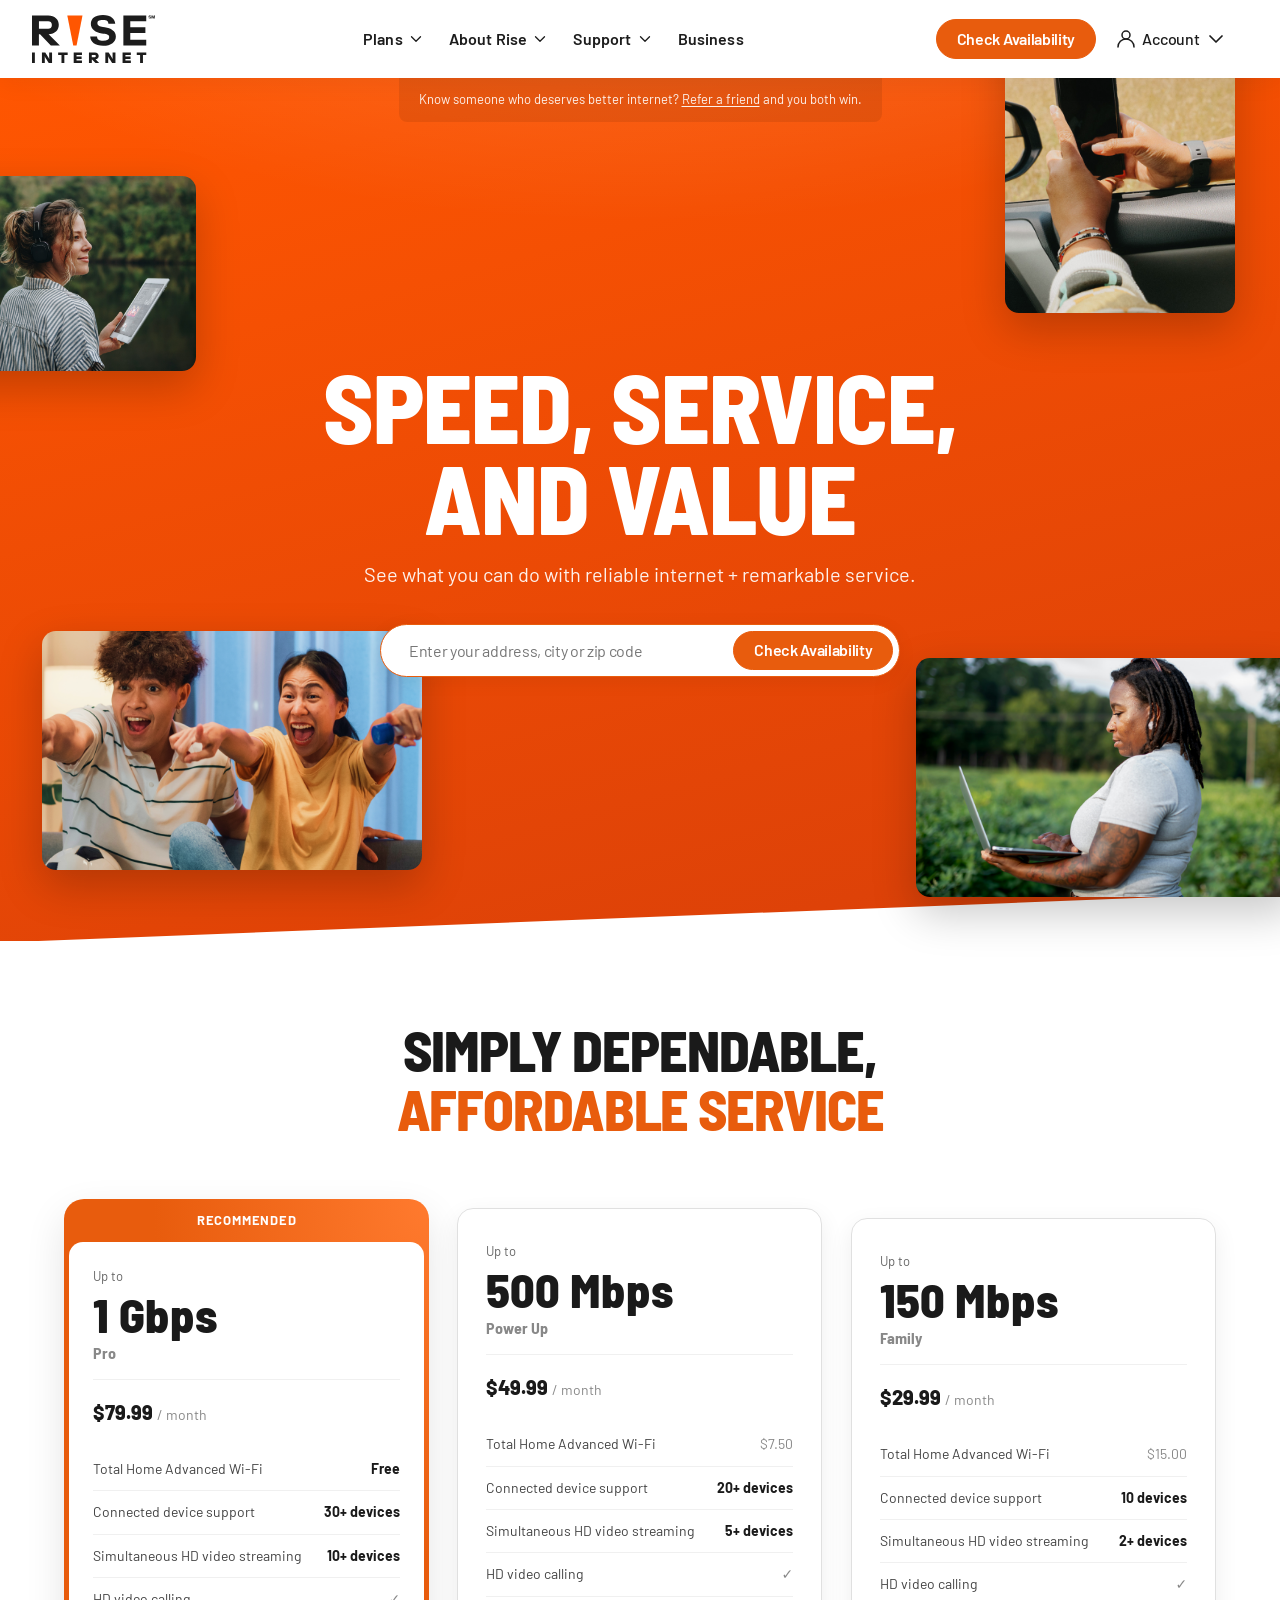
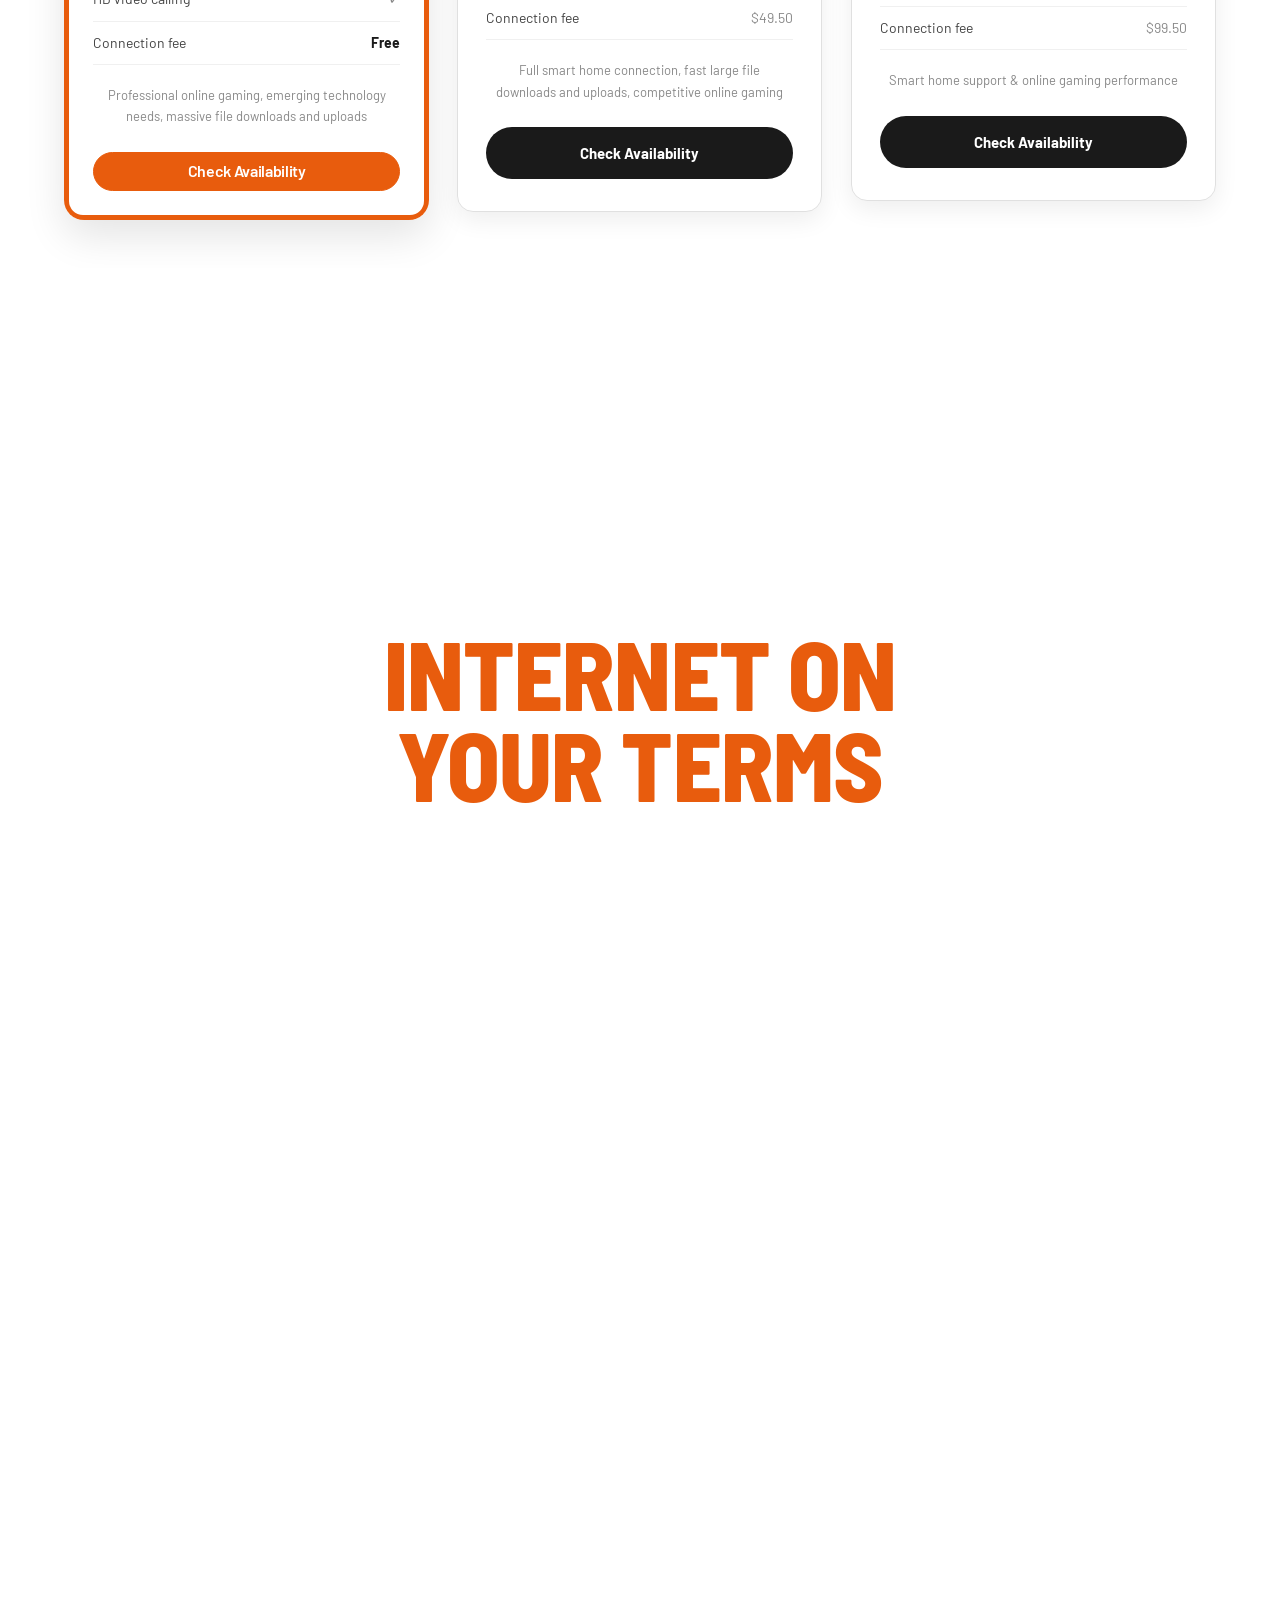
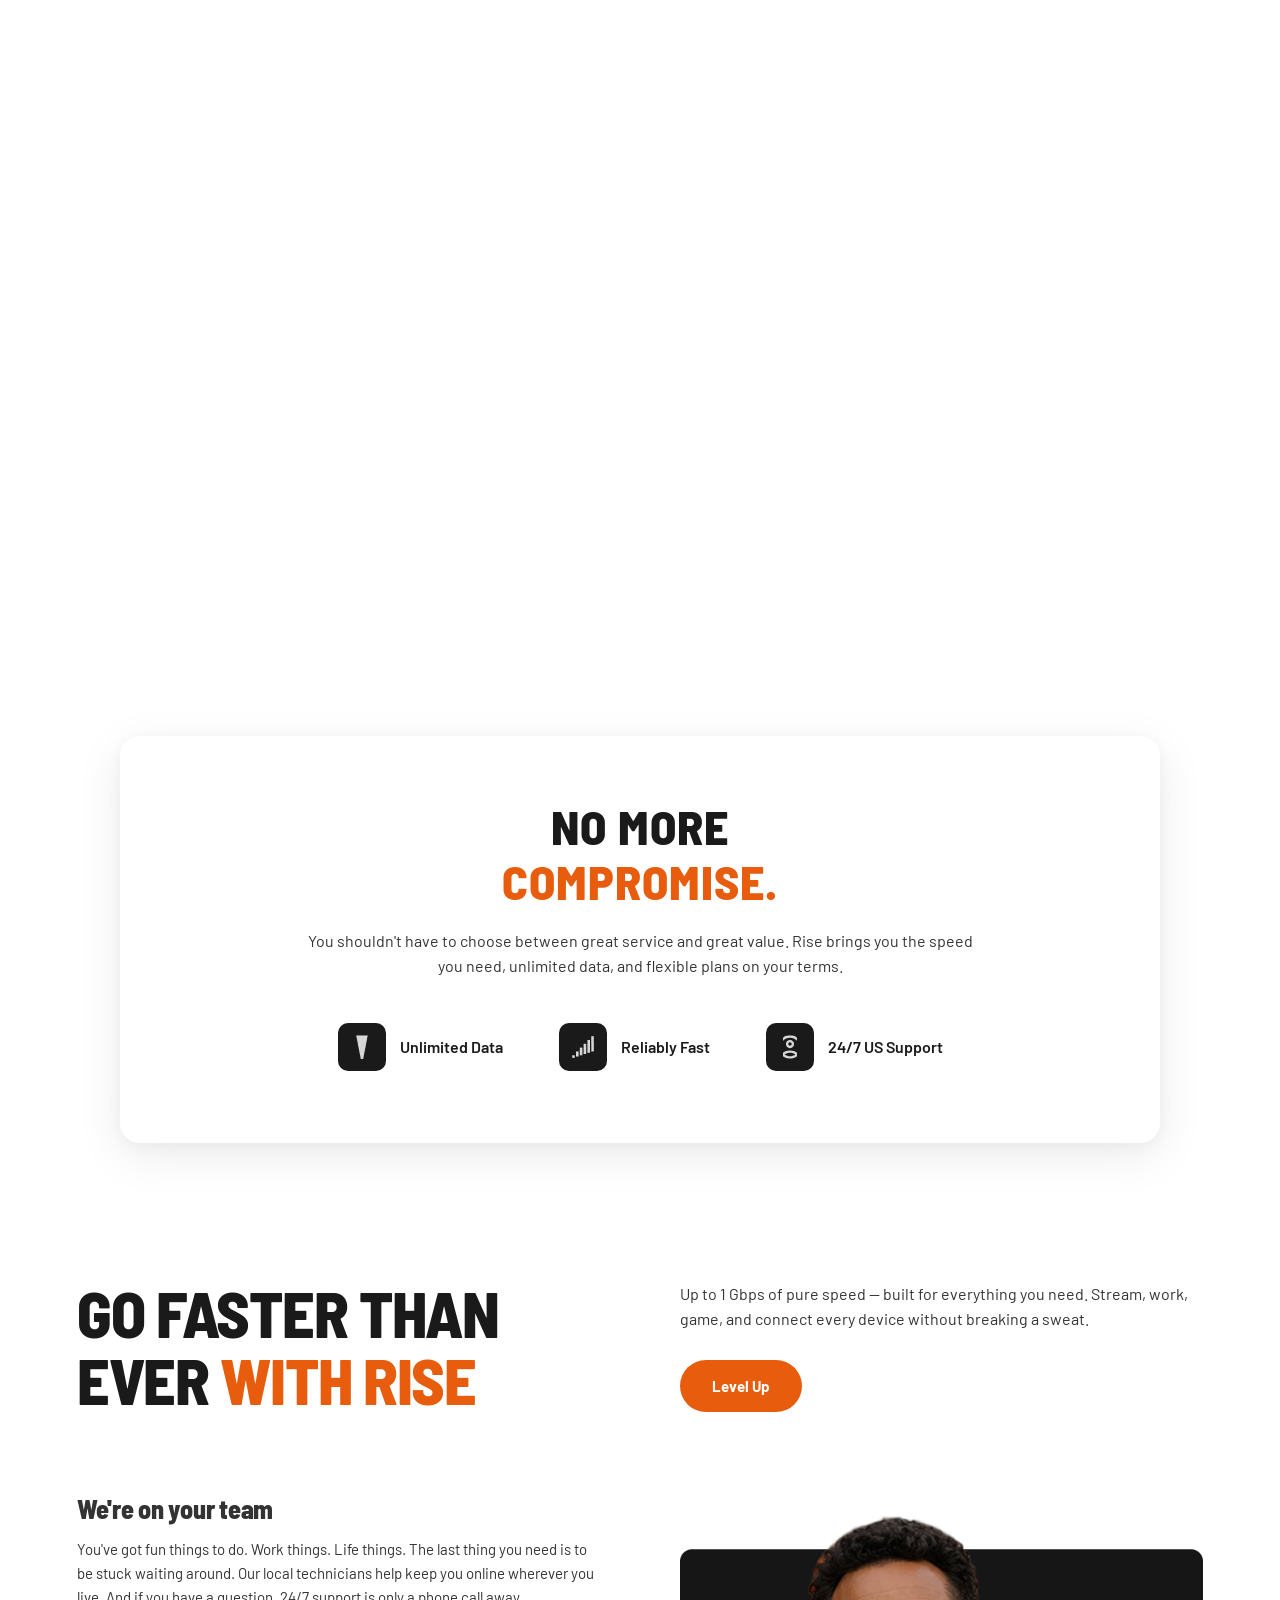
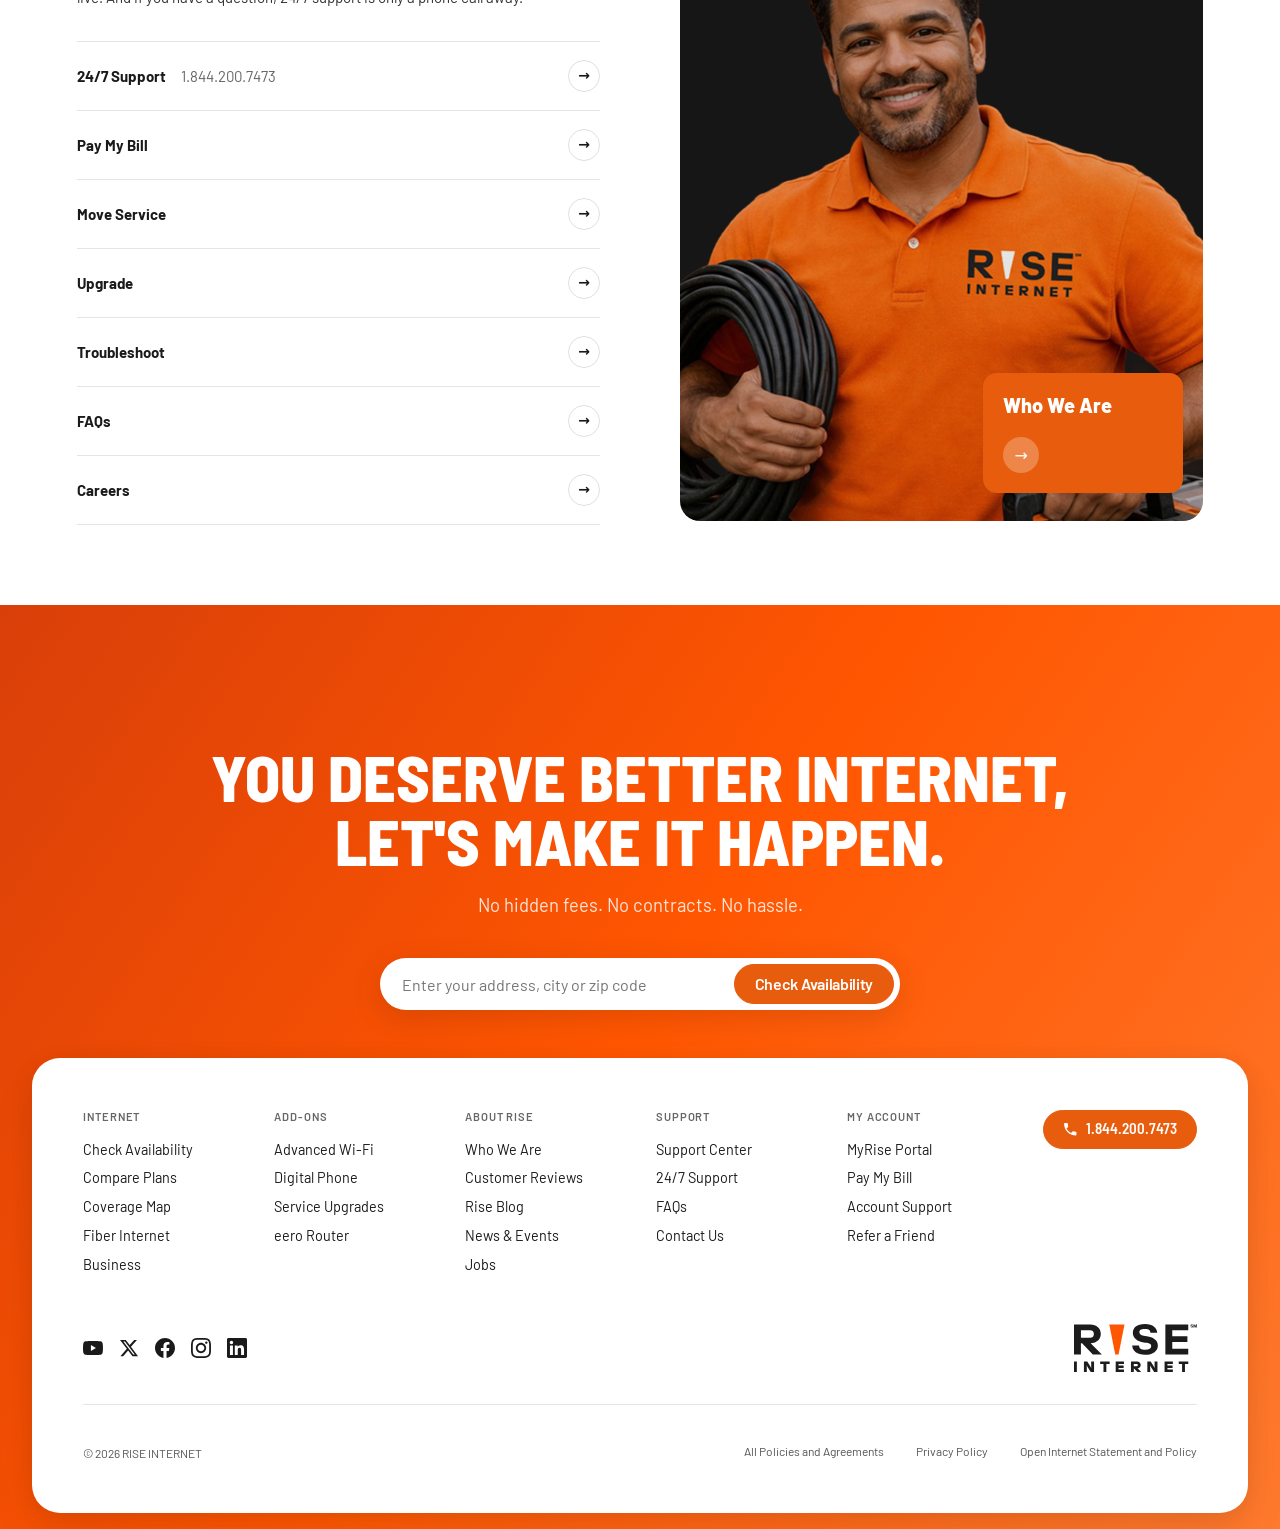
==== commit e46237db: "Footer CTA title size/spacing, IOYT headline 800, mobile footer padding - footer.css: footer CTA h2 " ====
--- a/index.html
+++ b/index.html
@@ -9,7 +9,7 @@
   <!-- Fonts -->
   <link rel="preconnect" href="https://fonts.googleapis.com" />
   <link rel="preconnect" href="https://fonts.gstatic.com" crossorigin />
-  <link href="https://fonts.googleapis.com/css2?family=Barlow:wght@400;500;600;700&family=Barlow+Semi+Condensed:wght@700;800;900&display=swap" rel="stylesheet" />
+  <link href="https://fonts.googleapis.com/css2?family=Barlow:wght@400;500;600;700&family=Barlow+Semi+Condensed:wght@700;800&display=swap" rel="stylesheet" />
 
   <!-- Styles -->
   <link rel="stylesheet" href="global.css" />
--- a/global.css
+++ b/global.css
@@ -18,7 +18,8 @@
   --font-weight-semibold: 600;
   --font-weight-bold: 700;
   --font-weight-extrabold: 800;
-  --font-weight-black: 900;
+  /* Display / marketing headings — same numeric weight as extrabold (no 900 in type ramp) */
+  --font-weight-black: var(--font-weight-extrabold);
 
   /* ——— Typography — line-height — */
   --line-height-display: 0.95;
@@ -543,10 +544,7 @@
     outline-offset: 2px;
   }
 
-  body {
-    /* Space for fixed pill CTA + safe area (tighter than desktop so less gap below footer) */
-    padding-bottom: calc(3.5rem + env(safe-area-inset-bottom, 0px));
-  }
+  /* Scroll clearance for fixed .nav-cta-mobile lives on .footer-block (footer.css) so it’s orange, not a white body strip */
 
   .site-header {
     border-bottom: 1px solid var(--color-border-subtle);
@@ -1603,11 +1601,11 @@
   will-change: transform;
 }
 
-/* IOYT headline: bespoke clamp (not a single --text-* step) */
+/* IOYT headline: bespoke clamp (not a single --text-* step) — Barlow Semi Condensed 800 */
 .ioyt__headline h2 {
   font-family: var(--font-family-display);
   font-size: clamp(48px, 7.5vw, var(--type-max-ioyt-headline));
-  font-weight: var(--font-weight-black);
+  font-weight: var(--font-weight-extrabold);
   text-transform: uppercase;
   letter-spacing: -0.01em;
   line-height: 0.95;
@@ -1838,6 +1836,8 @@
   }
 
   .ioyt__headline h2 {
+    font-family: var(--font-family-display);
+    font-weight: var(--font-weight-extrabold);
     color: #ffffff;
     font-size: clamp(36px, 9vw, 56px);
   }
@@ -1924,6 +1924,8 @@
   }
 
   .ioyt__headline h2 {
+    font-family: var(--font-family-display);
+    font-weight: var(--font-weight-extrabold);
     color: #ffffff !important;
   }
 
--- a/footer.css
+++ b/footer.css
@@ -95,7 +95,7 @@
   margin: 0;
   font-family: var(--font-family-display);
   font-weight: var(--font-weight-extrabold, 800);
-  font-size: clamp(2.6rem, 6.5vw, 5.5rem);
+  font-size: clamp(2rem, 5vw, 4rem);
   line-height: 1;
   letter-spacing: 0;
   text-transform: uppercase;
@@ -116,6 +116,7 @@
 /* Beat global .text-primary / .text-brand on spans so both lines match the heading */
 #footer-cta-heading.footer-cta__title .heading-line {
   color: var(--color-white);
+  letter-spacing: 0;
 }
 
 /* Subheadline */
@@ -462,8 +463,15 @@
    ============================================================================= */
 
 @media (max-width: 900px) {
+  .footer-block {
+    /* Visual spacing + same clearance as former body padding (fixed nav CTA + home indicator) — keeps reserve inside orange band */
+    padding-bottom: calc(
+      clamp(2.75rem, 8vw, 4.25rem) + 3.5rem + env(safe-area-inset-bottom, 0px)
+    );
+  }
+
   .footer-main {
-    padding-bottom: clamp(1.5rem, 4.5vw, 2.75rem);
+    padding-bottom: clamp(2rem, 6vw, 3.25rem);
   }
 
   .footer-nav {
@@ -488,8 +496,14 @@
    ============================================================================= */
 
 @media (max-width: 600px) {
+  .footer-block {
+    padding-bottom: calc(
+      clamp(3.5rem, 11vw, 6rem) + 3.5rem + env(safe-area-inset-bottom, 0px)
+    );
+  }
+
   .footer-main {
-    padding-bottom: clamp(2rem, 6vw, 3.5rem);
+    padding-bottom: clamp(2.5rem, 8vw, 4.5rem);
   }
 
   .footer-card {
@@ -497,7 +511,8 @@
   }
 
   #footer-cta-heading.footer-cta__title {
-    font-size: clamp(2rem, 8vw, 3rem);
+    font-size: clamp(1.65rem, 6.5vw, 2.5rem);
+    letter-spacing: 0;
   }
 
   /* Footer CTA search matches hero on mobile — see global.css @media (max-width: 900px) */
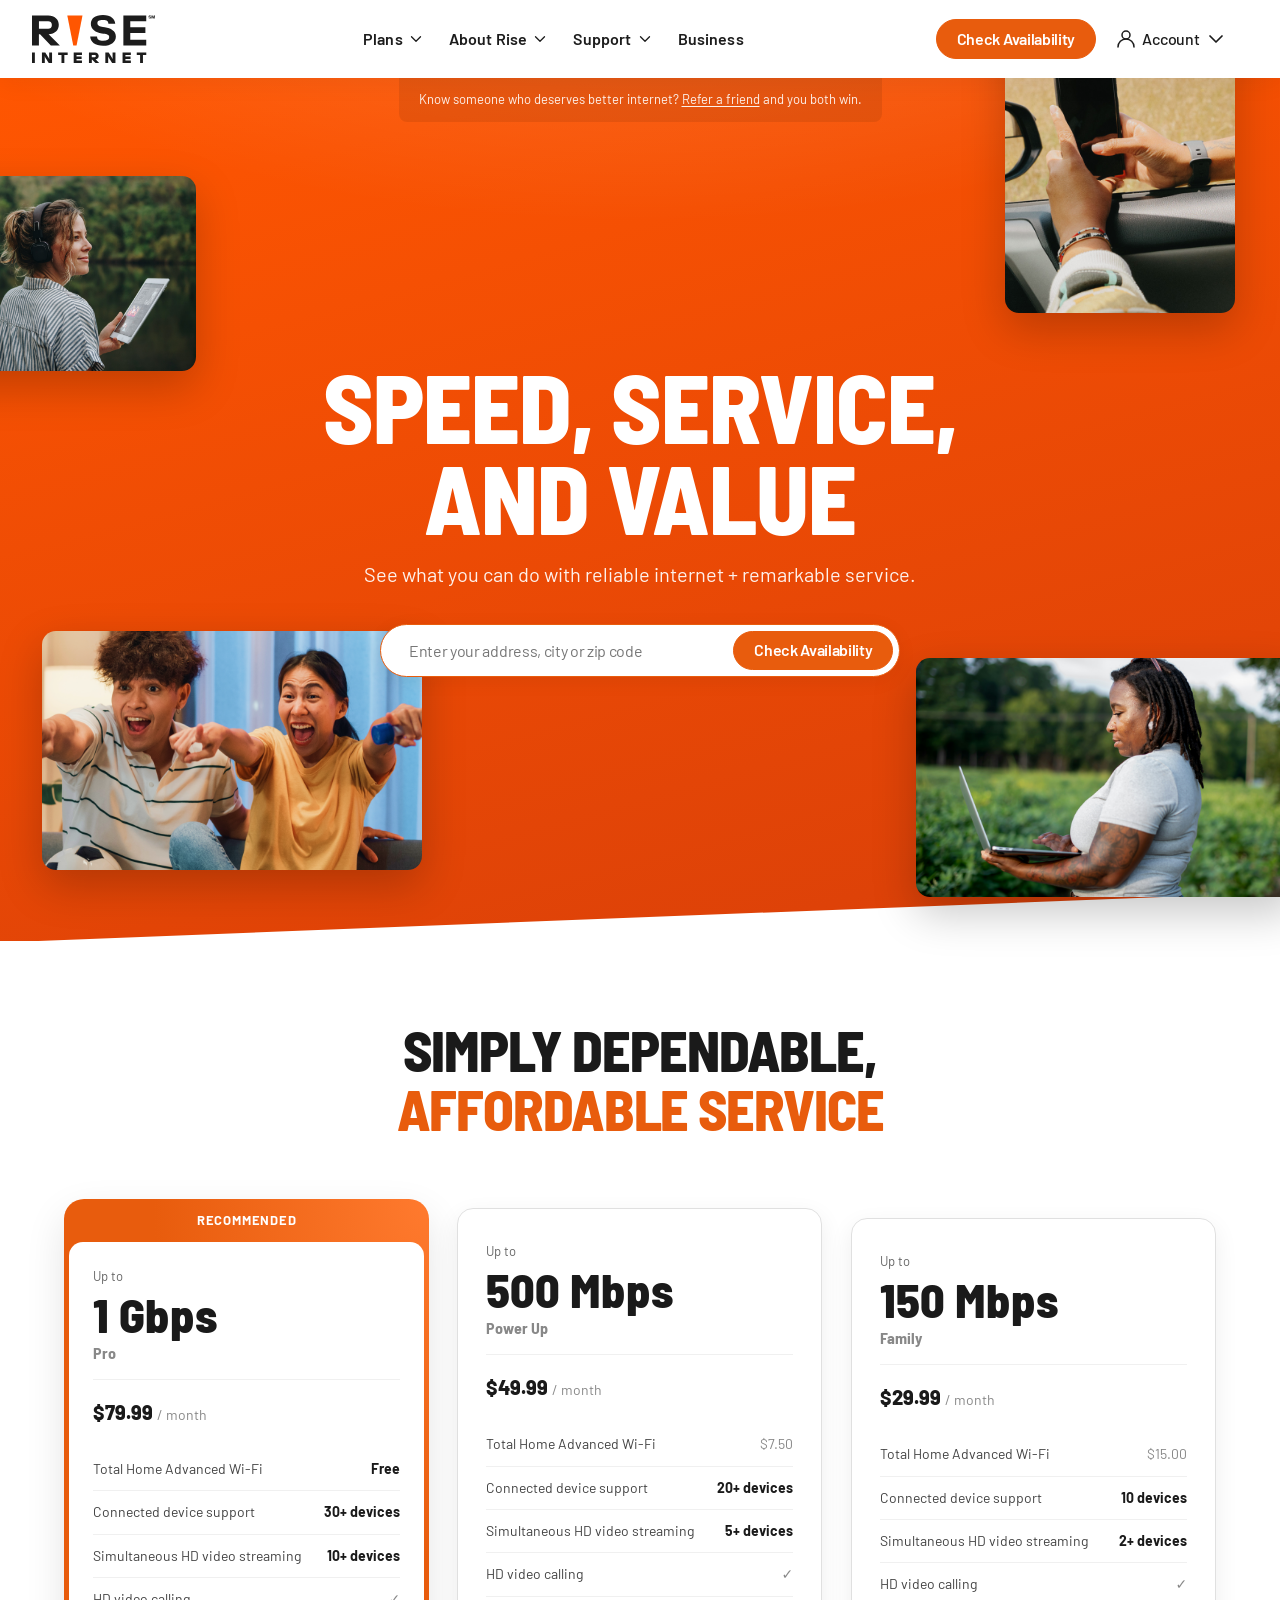
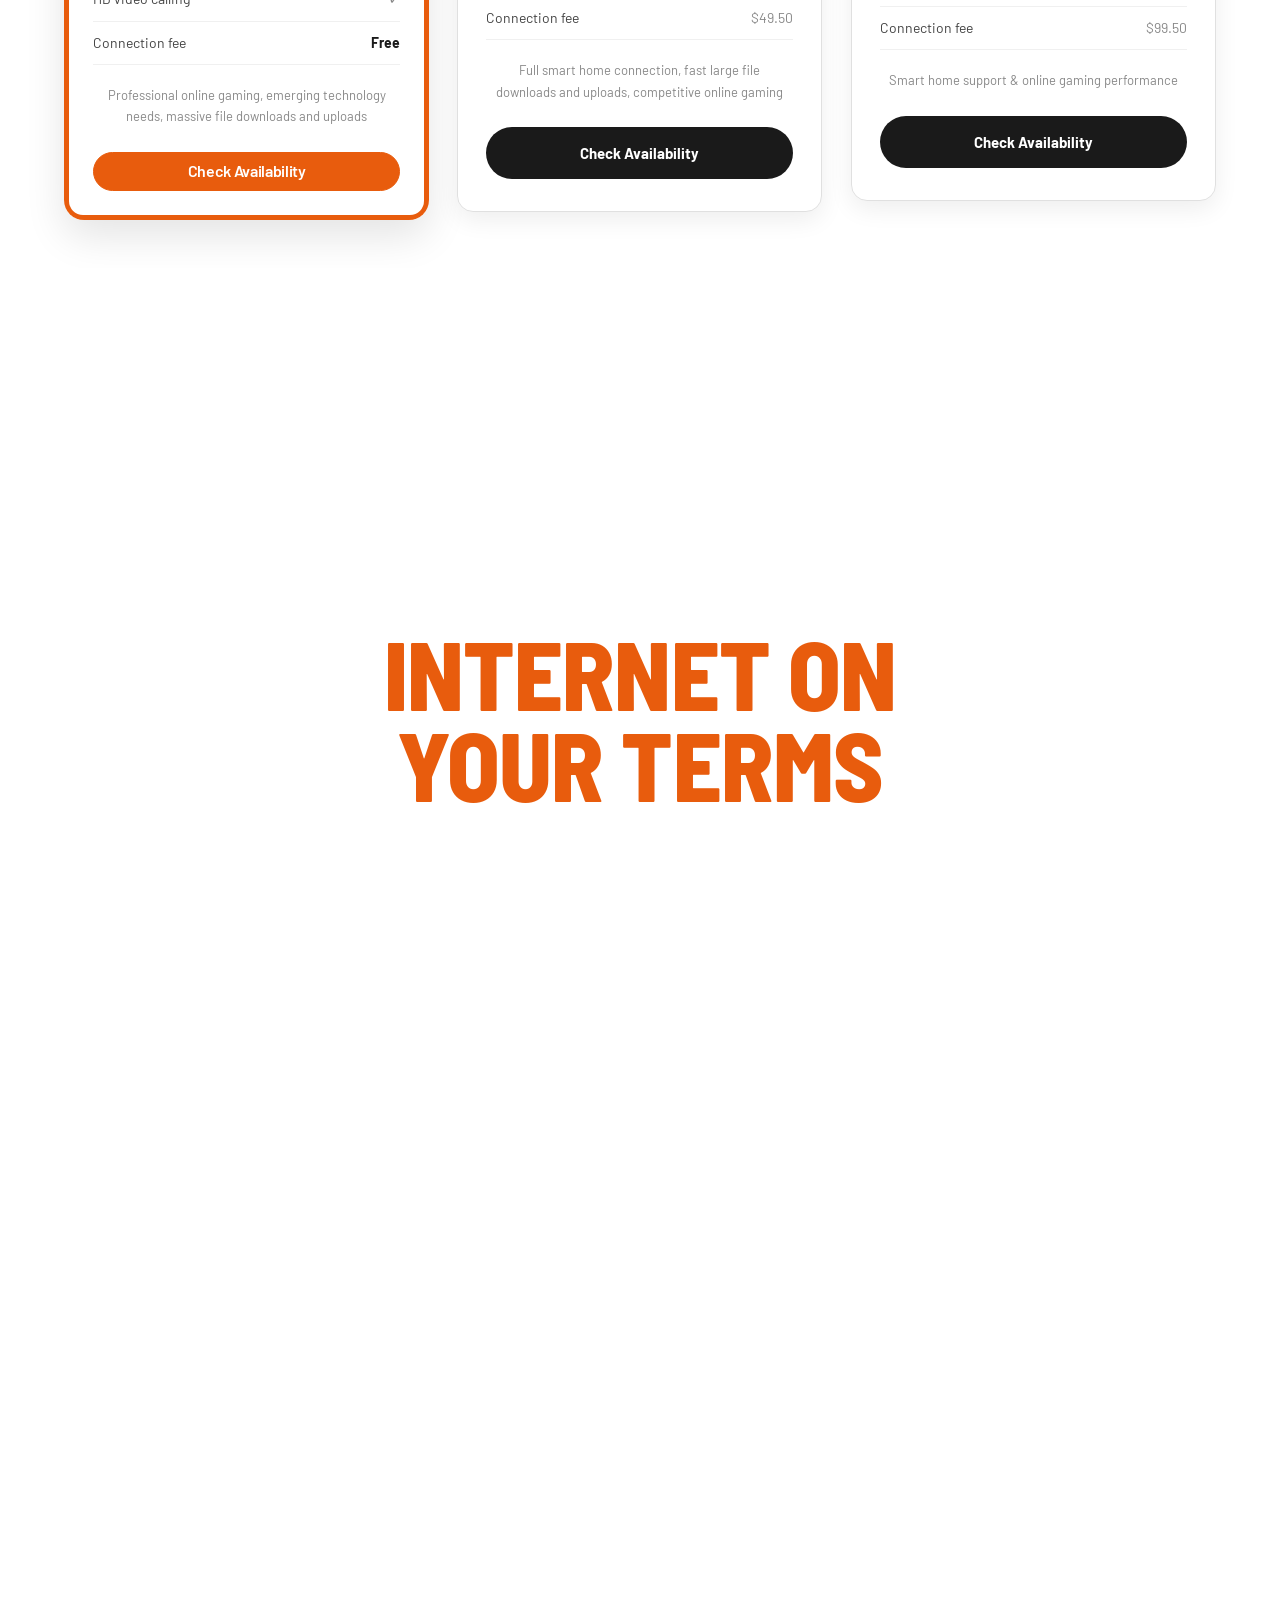
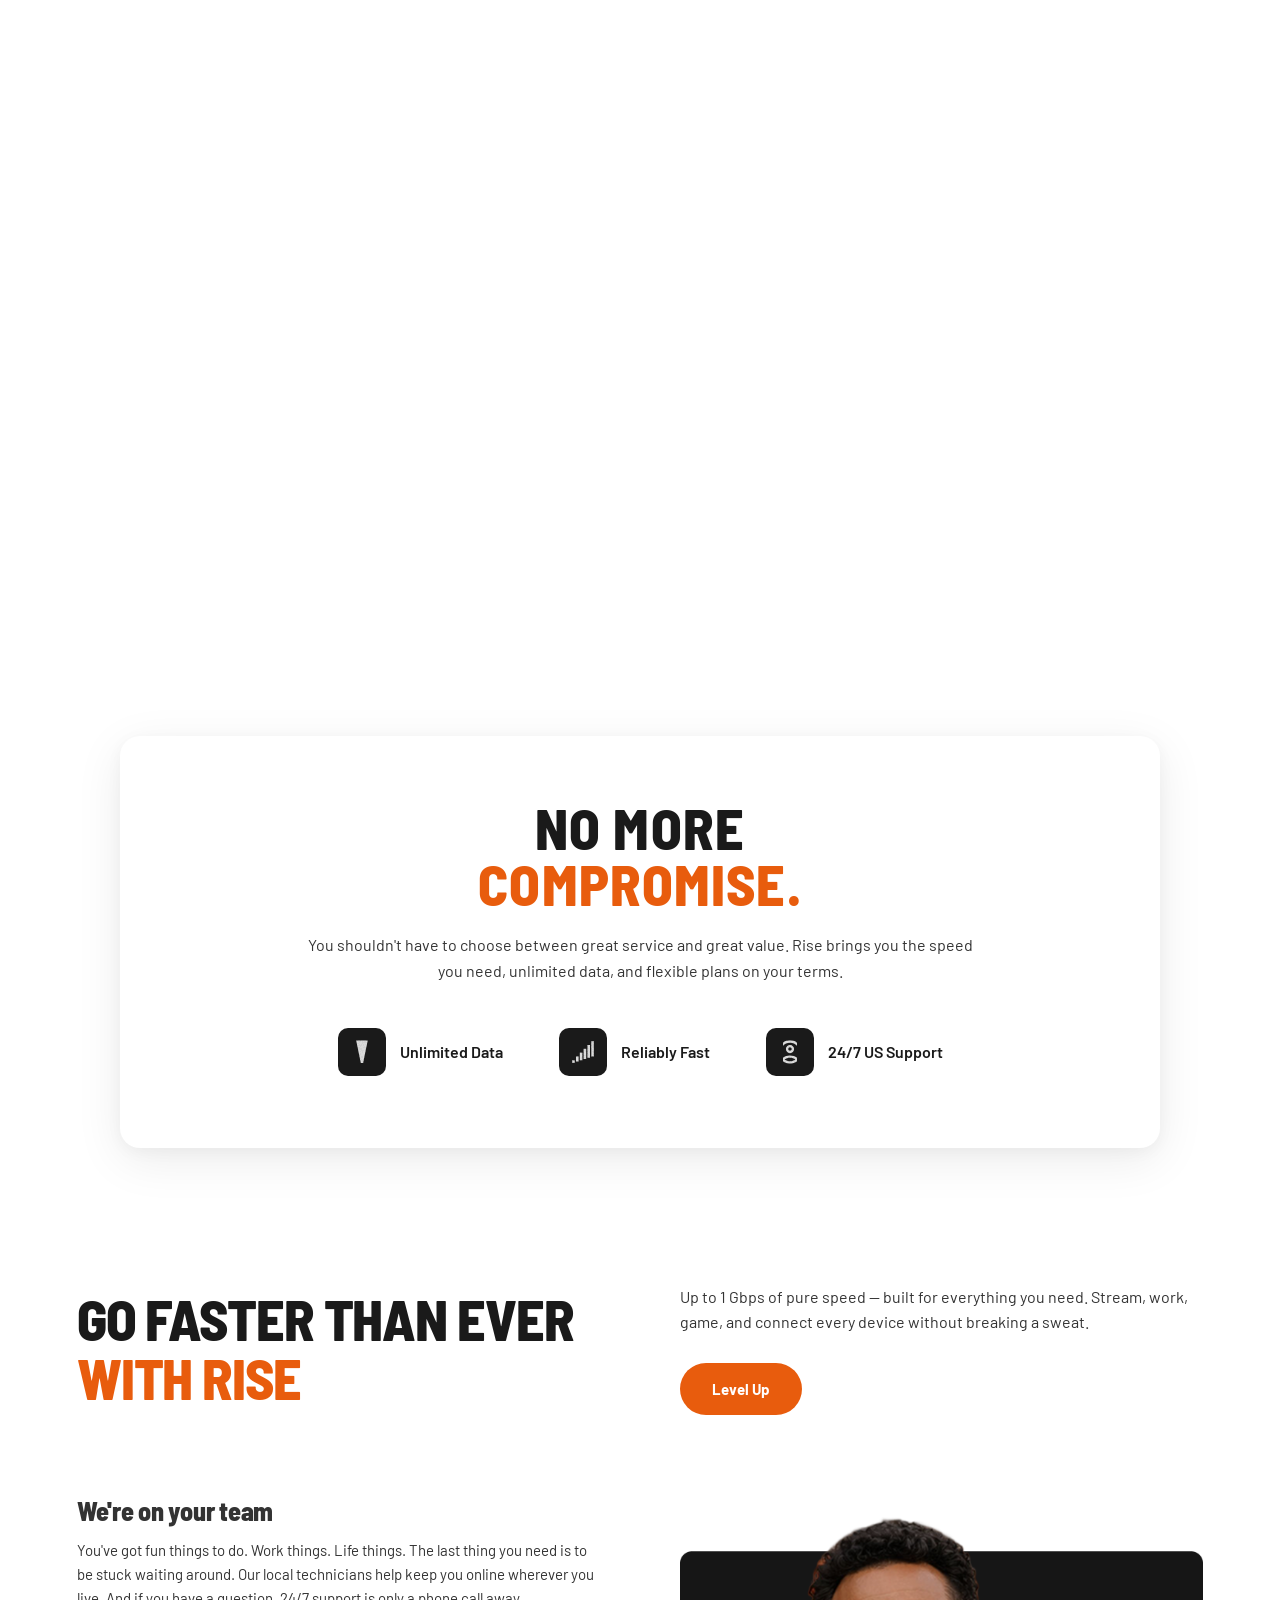
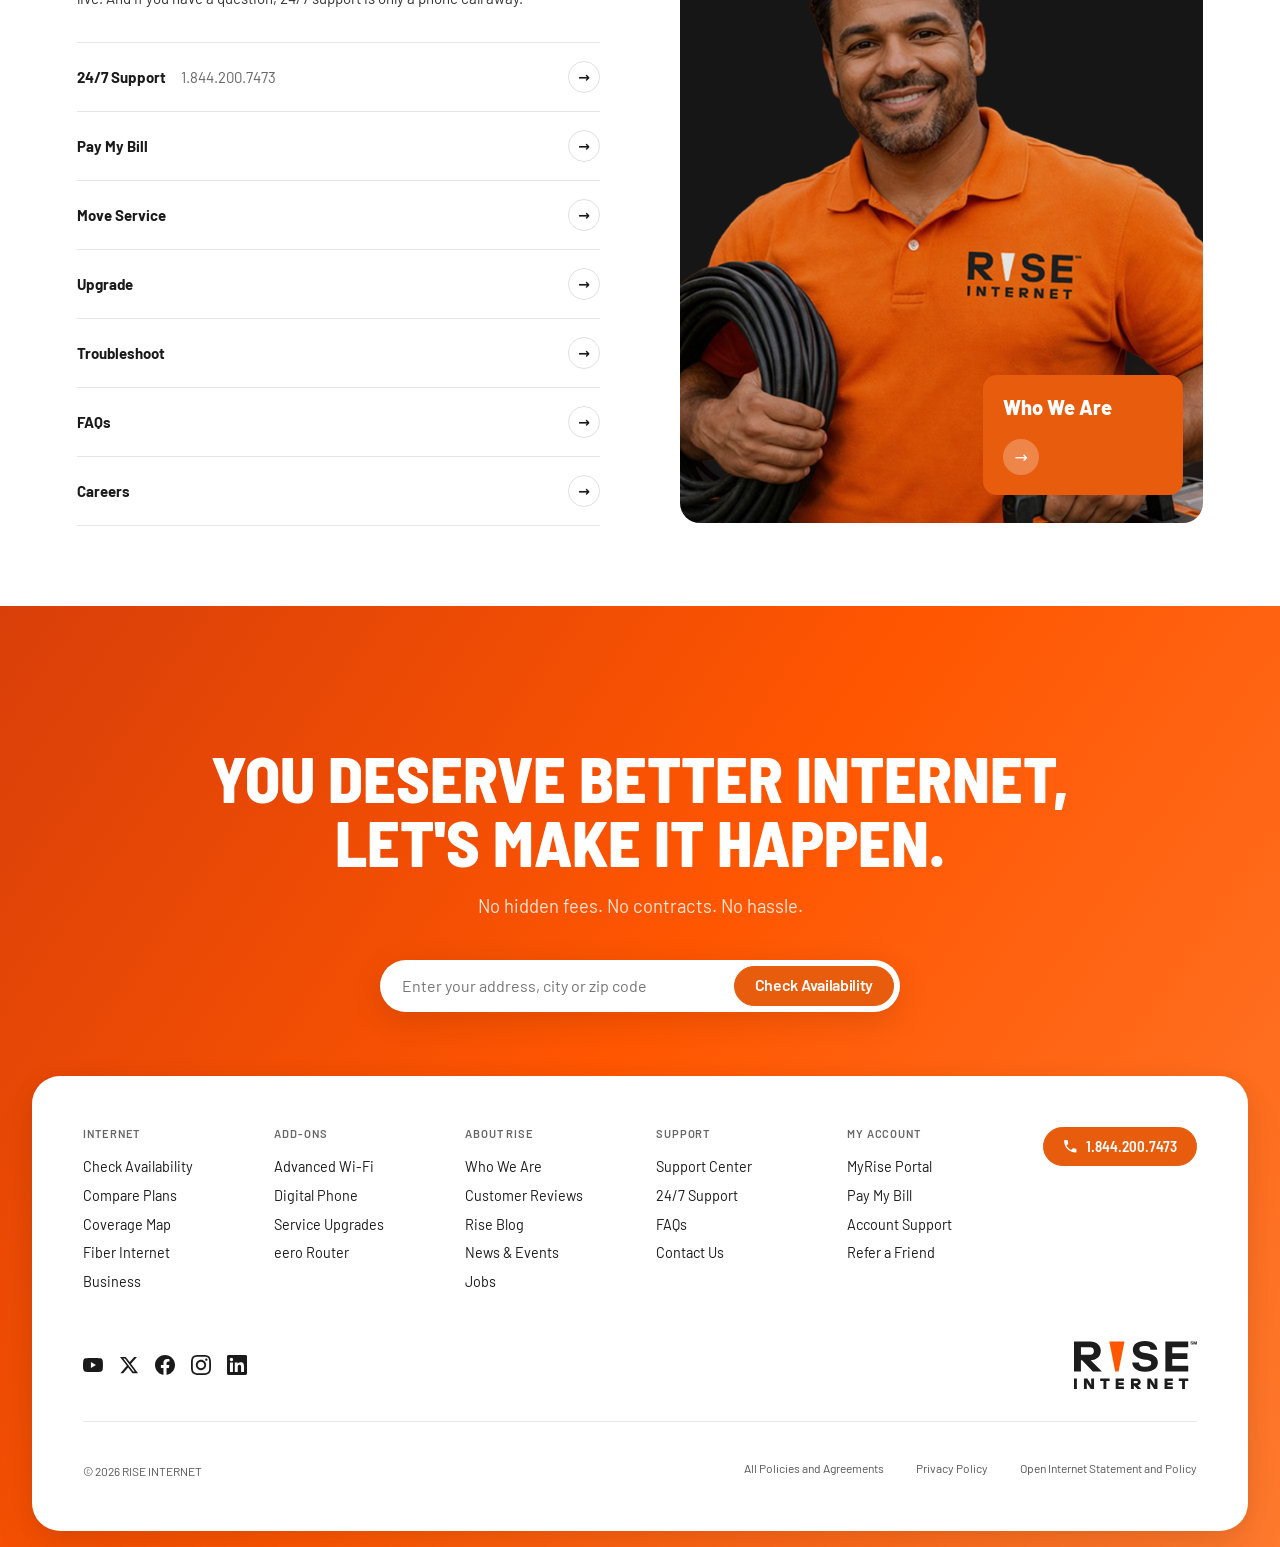
==== commit b1f4a462: "Nav: show desktop Check availability after hero; reserve CTA slot - Fade in header CTA after scrolli" ====
--- a/index.html
+++ b/index.html
@@ -69,7 +69,13 @@
         </nav>
 
         <div class="nav-cta-wrap">
-          <a class="nav-cta" href="#check-availability" aria-label="Check availability at your address">Check availability</a>
+          <a
+            class="nav-cta"
+            href="#check-availability"
+            aria-label="Check availability at your address"
+            aria-hidden="true"
+            tabindex="-1"
+          >Check availability</a>
         </div>
 
         <div class="nav-account">
@@ -765,6 +771,99 @@
 
   <a class="nav-cta-mobile" href="#check-availability" aria-label="Check availability at your address">Check availability</a>
 
+  <script>
+    (function () {
+      var cta = document.querySelector(".nav-cta-mobile");
+      var navCta = document.querySelector(".nav-cta");
+      var navCtaWrap = document.querySelector(".nav-cta-wrap");
+      var hero = document.querySelector(".hero");
+      var form = document.getElementById("check-availability");
+      var input = document.getElementById("hero-address");
+      if (!cta || !form) return;
+
+      var mqMobile = window.matchMedia("(max-width: 900px)");
+
+      if (mqMobile.matches) {
+        cta.setAttribute("aria-hidden", "true");
+        cta.setAttribute("tabindex", "-1");
+      }
+
+      function setDesktopNavPastHero(pastHero) {
+        if (!navCtaWrap || !navCta) return;
+        if (pastHero) {
+          navCtaWrap.classList.add("nav-cta-wrap--visible");
+          navCta.removeAttribute("aria-hidden");
+          navCta.removeAttribute("tabindex");
+        } else {
+          navCtaWrap.classList.remove("nav-cta-wrap--visible");
+          navCta.setAttribute("aria-hidden", "true");
+          navCta.setAttribute("tabindex", "-1");
+        }
+      }
+
+      function setCtaPastHero(pastHero) {
+        if (!mqMobile.matches) {
+          cta.classList.remove("nav-cta-mobile--visible");
+          cta.removeAttribute("aria-hidden");
+          cta.removeAttribute("tabindex");
+          setDesktopNavPastHero(pastHero);
+          return;
+        }
+        setDesktopNavPastHero(false);
+        if (pastHero) {
+          cta.classList.add("nav-cta-mobile--visible");
+          cta.setAttribute("aria-hidden", "false");
+          cta.removeAttribute("tabindex");
+        } else {
+          cta.classList.remove("nav-cta-mobile--visible");
+          cta.setAttribute("aria-hidden", "true");
+          cta.setAttribute("tabindex", "-1");
+        }
+      }
+
+      if (hero) {
+        var io = new IntersectionObserver(
+          function (entries) {
+            entries.forEach(function (entry) {
+              setCtaPastHero(!entry.isIntersecting);
+            });
+          },
+          { threshold: 0, rootMargin: "0px" }
+        );
+        io.observe(hero);
+        mqMobile.addEventListener("change", function () {
+          var r = hero.getBoundingClientRect();
+          var vh = window.innerHeight || document.documentElement.clientHeight;
+          var intersects = r.bottom > 0 && r.top < vh;
+          setCtaPastHero(!intersects);
+        });
+      }
+
+      cta.addEventListener("click", function (e) {
+        if (!mqMobile.matches) return;
+        e.preventDefault();
+        var target = form.querySelector(".hero__search-inner") || form;
+        var reduce = window.matchMedia("(prefers-reduced-motion: reduce)").matches;
+        target.scrollIntoView({
+          behavior: reduce ? "auto" : "smooth",
+          block: "center",
+          inline: "nearest",
+        });
+        if (history.replaceState) {
+          history.replaceState(null, "", "#check-availability");
+        }
+        var focusInput = function () {
+          if (input) input.focus({ preventScroll: true });
+        };
+        if (reduce) {
+          focusInput();
+        } else {
+          window.setTimeout(focusInput, 480);
+        }
+      });
+    })();
+  </script>
+
   <!-- Scripts — GSAP first, then section scripts -->
   <script src="https://cdnjs.cloudflare.com/ajax/libs/gsap/3.12.5/gsap.min.js"></script>
   <script src="https://cdnjs.cloudflare.com/ajax/libs/gsap/3.12.5/ScrollTrigger.min.js"></script>
--- a/global.css
+++ b/global.css
@@ -36,6 +36,8 @@
   --type-max-ioyt-headline: 7.5rem;
   --type-max-ioyt-card-title: 4rem;
   --type-max-section-h2: 4rem;
+  /* Pricing · NMC · Go Faster — shared h2 scale (see .pricing, .nmc, .gofaster__headline-col) */
+  --font-size-section-h2: clamp(2.5rem, 6.25vw + 0.65rem, 3.5rem);
 
   --text-9: clamp(3rem, 5.5vw + 1.75rem, 6rem);
   --text-8: clamp(2rem, 5.5vw + 0.5rem, 3rem);
@@ -236,7 +238,8 @@
 @media (max-width: 900px) {
   :root {
     /* h2 step — higher floor on small viewports (default --text-8 min was 2rem) */
-    --text-8: clamp(2.375rem, 6.25vw + 0.55rem, 3rem);
+    --text-8: clamp(2.5rem, 6.75vw + 0.6rem, 3.25rem);
+    --font-size-section-h2: clamp(2.65rem, 6.75vw + 0.72rem, 3.75rem);
     /* h3 step — default --text-6 was fixed 1.625rem */
     --text-6: clamp(1.75rem, 4vw + 0.5rem, 2rem);
   }
@@ -255,7 +258,7 @@
 }
 
 .nmc h2 .heading-line + .heading-line {
-  margin-top: 0.04em;
+  margin-top: 0;
 }
 
 .body-xl {
@@ -483,6 +486,27 @@
 }
 
 @media (min-width: 901px) {
+  /* “Check availability” fades in after scrolling past the hero; slot stays reserved so primary nav stays centered (see index.html IO) */
+  .nav-cta-wrap:not(.nav-cta-wrap--visible) .nav-cta {
+    opacity: 0;
+    visibility: hidden;
+    pointer-events: none;
+  }
+
+  .nav-cta-wrap.nav-cta-wrap--visible .nav-cta {
+    opacity: 1;
+    visibility: visible;
+    pointer-events: auto;
+  }
+
+  .nav-cta-wrap .nav-cta {
+    transition:
+      opacity 0.25s ease,
+      visibility 0.25s ease,
+      filter var(--motion-duration) var(--motion-ease),
+      transform var(--motion-duration) var(--motion-ease);
+  }
+
   .nav-cta-wrap + .nav-account {
     margin-left: 16px;
   }
@@ -533,9 +557,21 @@
     text-align: center;
     box-shadow: 0 4px 24px rgba(0, 0, 0, 0.14);
     transform: translateX(-50%);
-  }
-
-  .nav-cta-mobile:active {
+    opacity: 0;
+    visibility: hidden;
+    pointer-events: none;
+    transition:
+      opacity 0.25s ease,
+      visibility 0.25s ease;
+  }
+
+  .nav-cta-mobile.nav-cta-mobile--visible {
+    opacity: 1;
+    visibility: visible;
+    pointer-events: auto;
+  }
+
+  .nav-cta-mobile.nav-cta-mobile--visible:active {
     transform: translateX(-50%) scale(0.98);
   }
 
@@ -749,6 +785,7 @@
   .hero h1 {
     font-weight: var(--font-weight-black);
     letter-spacing: 0.02em;
+    line-height: 0.88;
     color: var(--color-white);
     background: none;
     background-clip: unset;
@@ -912,7 +949,7 @@
   .hero__photo-wrap--tr {
     width: min(108px, 29vw);
     right: max(-1.35rem, -7vw);
-    top: calc(-1 * var(--hero-tr-overlap) + 1.5rem);
+    top: calc(-1 * var(--hero-tr-overlap) + 4rem);
   }
 
   .hero__photo-wrap--cr {
@@ -1137,8 +1174,14 @@
     transform: none;
   }
 
-  .nav-cta-mobile:active {
+  .nav-cta-mobile.nav-cta-mobile--visible:active {
     transform: translateX(-50%);
+  }
+
+  @media (max-width: 900px) {
+    .nav-cta-mobile {
+      transition: none;
+    }
   }
 }
 
@@ -1150,7 +1193,7 @@
   .hero__photo-wrap--tr {
     width: min(100px, 28vw);
     right: max(-1.5rem, -8vw);
-    top: calc(-1 * var(--hero-tr-overlap) + 1.75rem);
+    top: calc(-1 * var(--hero-tr-overlap) + 4.5rem);
   }
 
   .hero__photo-wrap--cr {
@@ -1181,8 +1224,7 @@
    ============================================================================= */
 
 .pricing {
-  /* Larger than default h2 / --text-8 for section title */
-  --font-size-h2: clamp(2.5rem, 6.25vw + 0.65rem, 3.5rem);
+  --font-size-h2: var(--font-size-section-h2);
   background: var(--color-surface);
   padding: 80px 5% 48px;
 }
@@ -1475,12 +1517,12 @@
 }
 
 @media (max-width: 768px) {
+  :root {
+    --font-size-section-h2: clamp(36px, 9vw, 58px);
+  }
+
   .pricing {
     padding: clamp(4.5rem, 12vw, 6rem) 5% 48px;
-  }
-
-  .pricing__header h2 {
-    font-size: clamp(32px, 8vw, 52px);
   }
 
   .pricing__grid {
@@ -1979,7 +2021,7 @@
    ============================================================================= */
 
 .nmc {
-  --font-size-h2: var(--text-8);
+  --font-size-h2: var(--font-size-section-h2);
   padding: 48px 5% 56px;
   background: var(--color-white);
 }
@@ -1996,7 +2038,7 @@
 
 .nmc h2 {
   font-weight: var(--font-weight-black);
-  line-height: var(--line-height-heading);
+  line-height: 1;
   letter-spacing: 0.02em;
   text-transform: uppercase;
 }
@@ -2135,7 +2177,7 @@
 }
 
 .gofaster__headline-col {
-  --font-size-h2: clamp(36px, 5vw, var(--type-max-section-h2));
+  --font-size-h2: var(--font-size-section-h2);
 }
 
 .gofaster__headline-col h2 {
@@ -2352,7 +2394,6 @@
   }
 
   .gofaster__headline-col {
-    --font-size-h2: clamp(28px, 6vw, 44px);
     margin-bottom: 1.25rem;
   }
 
@@ -2450,10 +2491,6 @@
     padding: 0 5%;
   }
 
-  .gofaster__headline-col {
-    --font-size-h2: clamp(28px, 7.5vw, 42px);
-  }
-
   .gofaster__link-row {
     padding: 15px 0;
     font-size: var(--text-2);
--- a/footer.css
+++ b/footer.css
@@ -14,7 +14,7 @@
   --footer-card-max: 1600px;
   --footer-card-radius: 28px;
   /* Space between CTA band and white card (no overlap) */
-  --footer-cta-main-gap: clamp(1.75rem, 5vw, 3rem);
+  --footer-cta-main-gap: clamp(2.25rem, 6.5vw, 4rem);
   --footer-legal-gap: 2rem;
   width: 100%;
   margin: 0;
@@ -466,7 +466,7 @@
   .footer-block {
     /* Visual spacing + same clearance as former body padding (fixed nav CTA + home indicator) — keeps reserve inside orange band */
     padding-bottom: calc(
-      clamp(2.75rem, 8vw, 4.25rem) + 3.5rem + env(safe-area-inset-bottom, 0px)
+      clamp(1.75rem, 5.5vw, 3rem) + 3rem + env(safe-area-inset-bottom, 0px)
     );
   }
 
@@ -489,6 +489,24 @@
     width: 100%;
     box-sizing: border-box;
   }
+
+  .footer-legal__links {
+    flex-direction: column;
+    flex-wrap: nowrap;
+    align-items: center;
+    justify-content: center;
+    gap: 0.75rem;
+  }
+
+  .footer-legal__links li {
+    width: 100%;
+    max-width: 22rem;
+  }
+
+  .footer-legal__links a {
+    display: block;
+    text-align: center;
+  }
 }
 
 /* =============================================================================
@@ -498,7 +516,7 @@
 @media (max-width: 600px) {
   .footer-block {
     padding-bottom: calc(
-      clamp(3.5rem, 11vw, 6rem) + 3.5rem + env(safe-area-inset-bottom, 0px)
+      clamp(2.25rem, 8vw, 4.25rem) + 3rem + env(safe-area-inset-bottom, 0px)
     );
   }
 
@@ -546,8 +564,4 @@
   .footer-legal__left {
     align-items: center;
   }
-
-  .footer-legal__links {
-    justify-content: center;
-  }
-}
+}
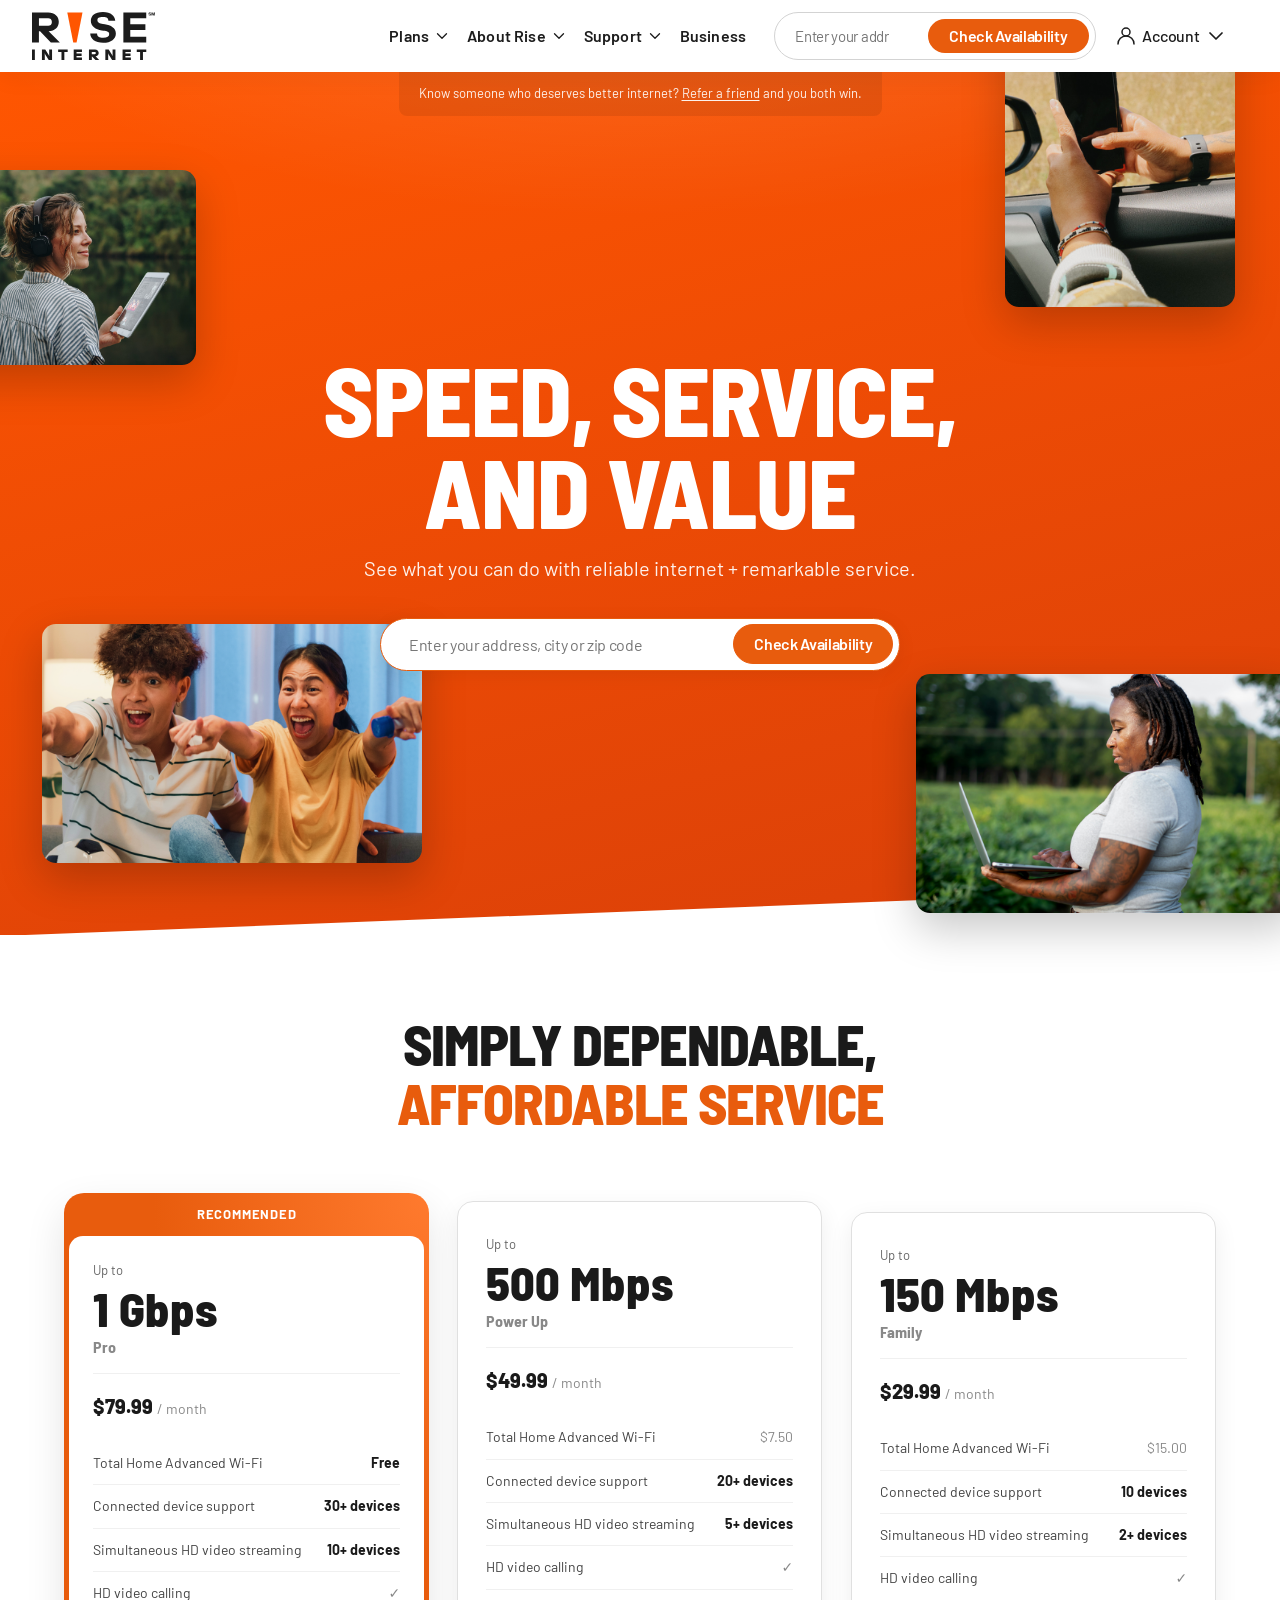
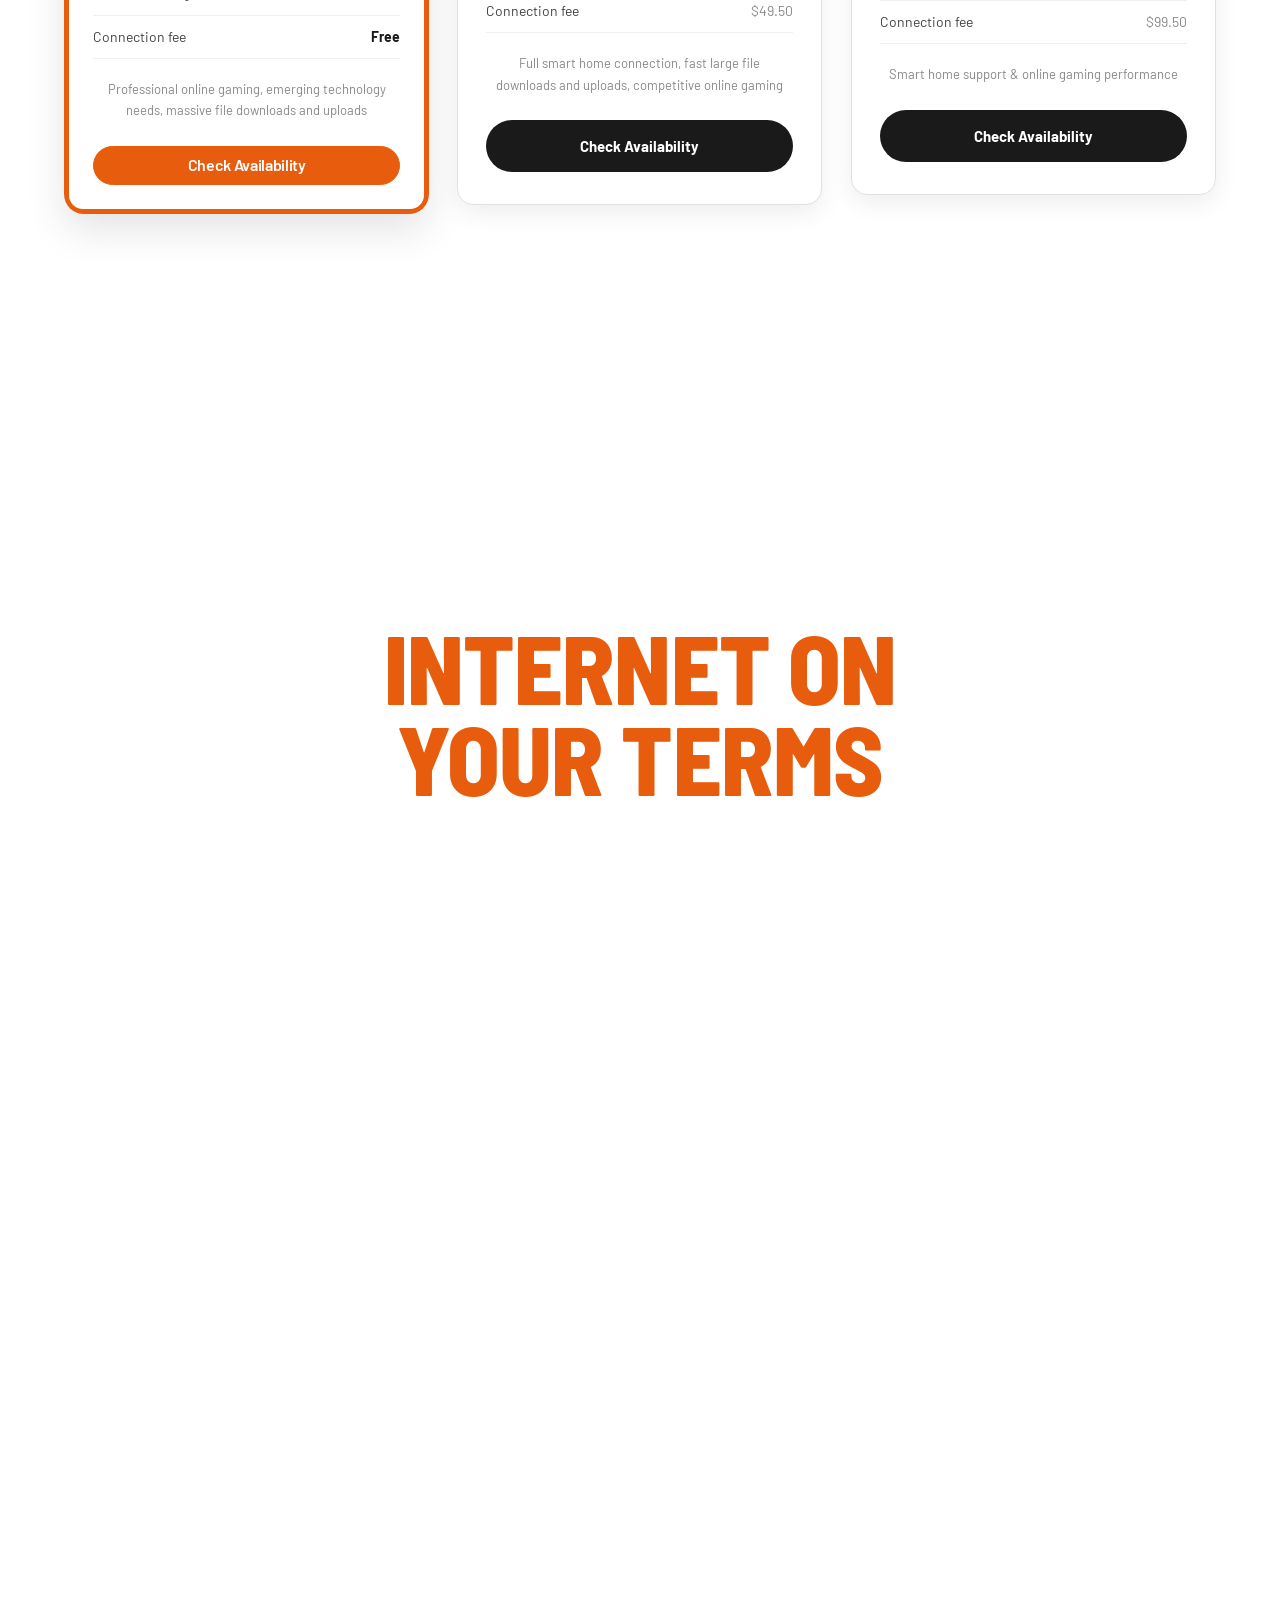
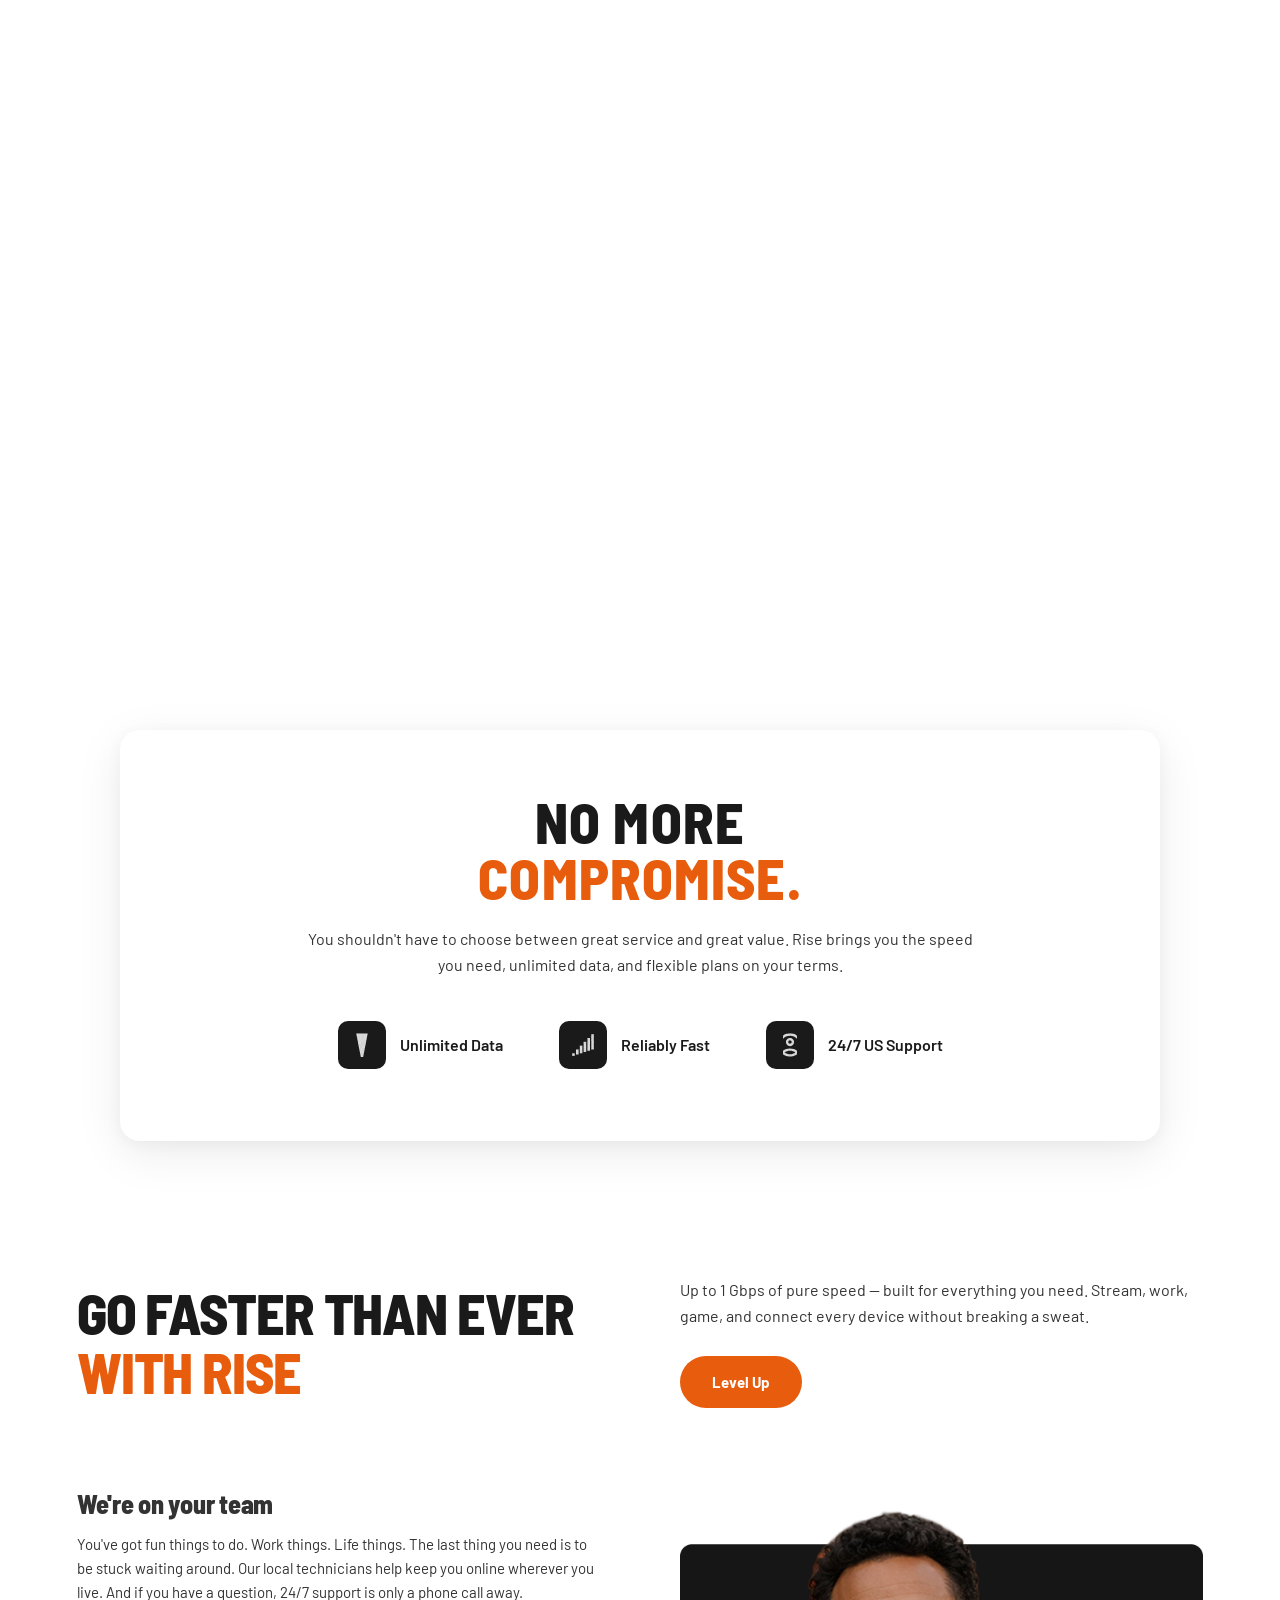
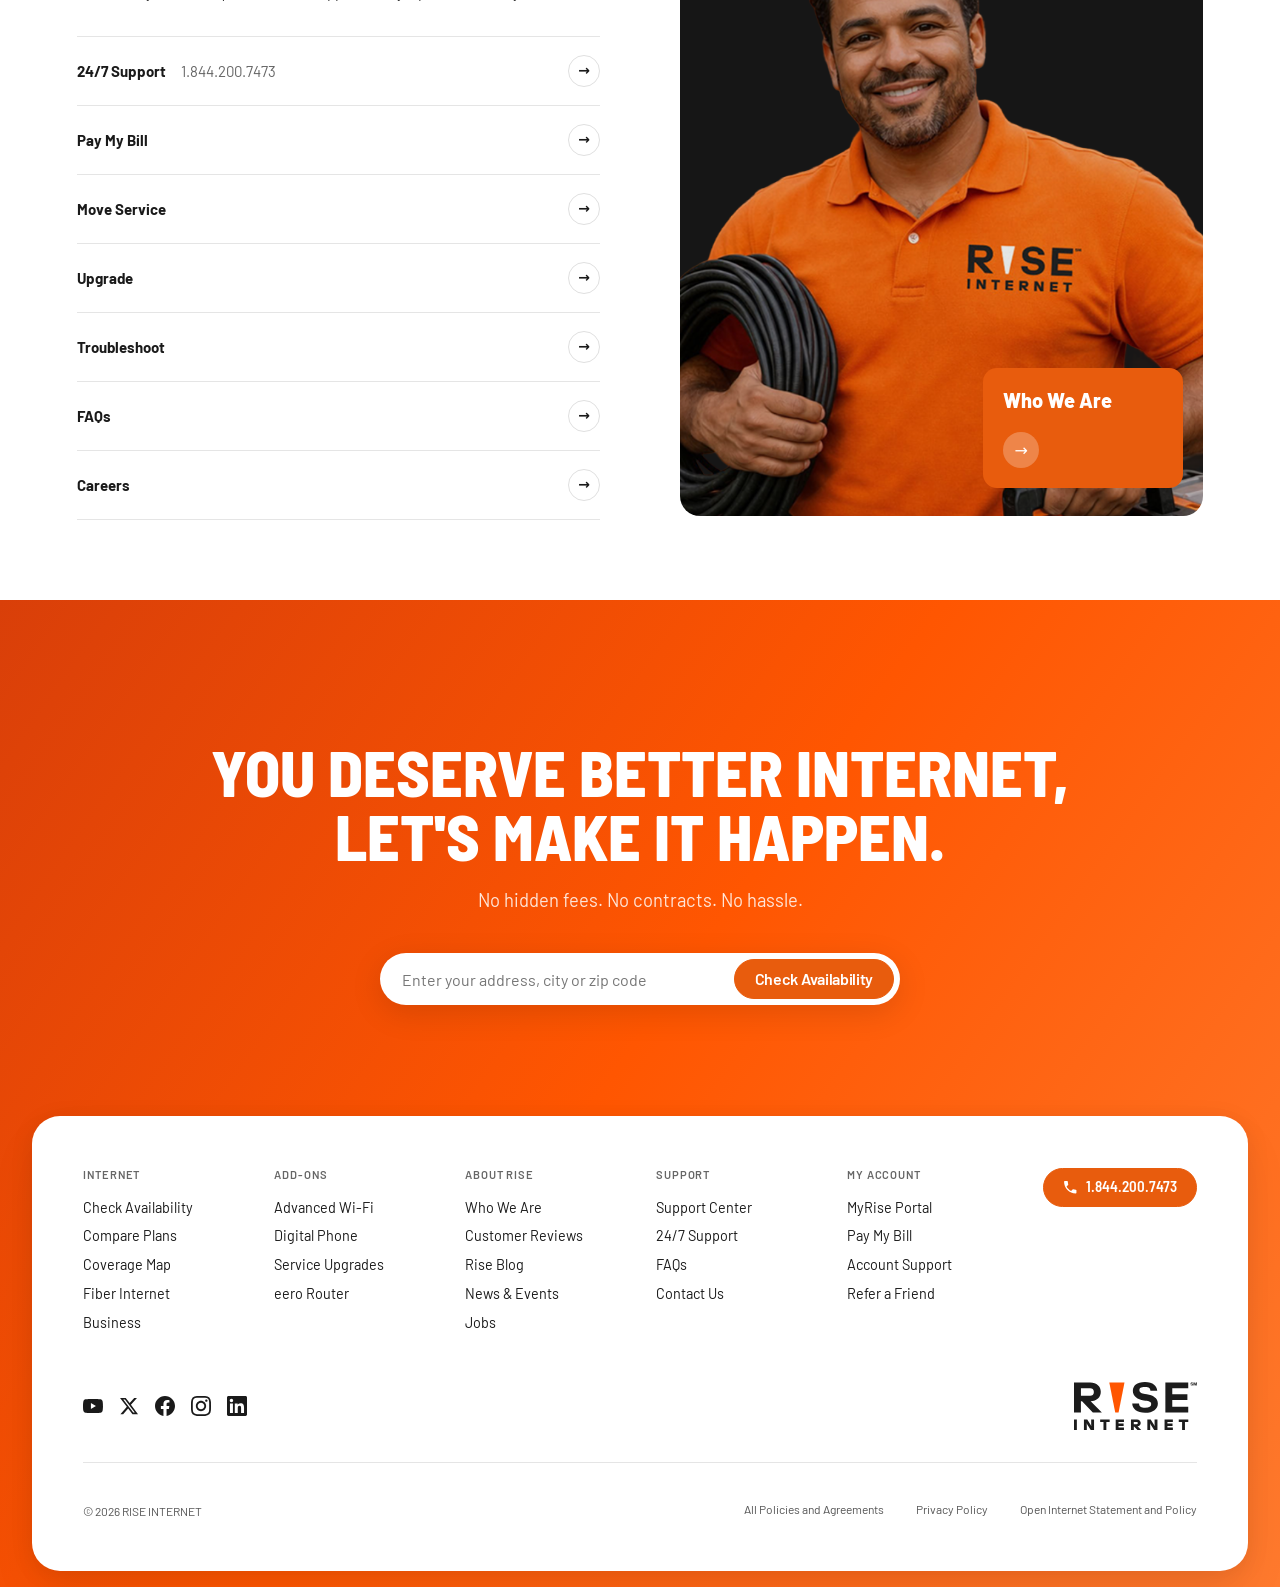
==== commit f01ab1f4: "Nav, sticky CTA, and header polish - Sticky bottom availability CTA for max-width 1200px; fix nav-ct" ====
--- a/index.html
+++ b/index.html
@@ -35,47 +35,64 @@
         <img src="Logo.svg" alt="" width="123" height="48" decoding="async" />
       </a>
 
+      <nav class="primary-nav" id="primary-nav" aria-label="Primary">
+        <ul>
+          <li class="nav-item">
+            <a class="nav-item__btn" href="#plans">
+              Plans
+              <svg class="icon-chevron" xmlns="http://www.w3.org/2000/svg" viewBox="0 0 24 24" fill="none" aria-hidden="true">
+                <path d="M6 9l6 6 6-6" stroke="currentColor" stroke-width="1.75" stroke-linecap="round" stroke-linejoin="round" />
+              </svg>
+            </a>
+          </li>
+          <li class="nav-item">
+            <a class="nav-item__btn" href="#about">
+              About Rise
+              <svg class="icon-chevron" xmlns="http://www.w3.org/2000/svg" viewBox="0 0 24 24" fill="none" aria-hidden="true">
+                <path d="M6 9l6 6 6-6" stroke="currentColor" stroke-width="1.75" stroke-linecap="round" stroke-linejoin="round" />
+              </svg>
+            </a>
+          </li>
+          <li class="nav-item">
+            <a class="nav-item__btn" href="#support">
+              Support
+              <svg class="icon-chevron" xmlns="http://www.w3.org/2000/svg" viewBox="0 0 24 24" fill="none" aria-hidden="true">
+                <path d="M6 9l6 6 6-6" stroke="currentColor" stroke-width="1.75" stroke-linecap="round" stroke-linejoin="round" />
+              </svg>
+            </a>
+          </li>
+          <li class="nav-item">
+            <a class="nav-item__btn" href="#business">Business</a>
+          </li>
+        </ul>
+      </nav>
+
       <div class="nav-tray">
-        <nav class="primary-nav" id="primary-nav" aria-label="Primary">
-          <ul>
-            <li class="nav-item">
-              <a class="nav-item__btn" href="#plans">
-                Plans
-                <svg class="icon-chevron" xmlns="http://www.w3.org/2000/svg" viewBox="0 0 24 24" fill="none" aria-hidden="true">
-                  <path d="M6 9l6 6 6-6" stroke="currentColor" stroke-width="1.75" stroke-linecap="round" stroke-linejoin="round" />
-                </svg>
-              </a>
-            </li>
-            <li class="nav-item">
-              <a class="nav-item__btn" href="#about">
-                About Rise
-                <svg class="icon-chevron" xmlns="http://www.w3.org/2000/svg" viewBox="0 0 24 24" fill="none" aria-hidden="true">
-                  <path d="M6 9l6 6 6-6" stroke="currentColor" stroke-width="1.75" stroke-linecap="round" stroke-linejoin="round" />
-                </svg>
-              </a>
-            </li>
-            <li class="nav-item">
-              <a class="nav-item__btn" href="#support">
-                Support
-                <svg class="icon-chevron" xmlns="http://www.w3.org/2000/svg" viewBox="0 0 24 24" fill="none" aria-hidden="true">
-                  <path d="M6 9l6 6 6-6" stroke="currentColor" stroke-width="1.75" stroke-linecap="round" stroke-linejoin="round" />
-                </svg>
-              </a>
-            </li>
-            <li class="nav-item">
-              <a class="nav-item__btn" href="#business">Business</a>
-            </li>
-          </ul>
-        </nav>
-
         <div class="nav-cta-wrap">
-          <a
-            class="nav-cta"
-            href="#check-availability"
-            aria-label="Check availability at your address"
-            aria-hidden="true"
-            tabindex="-1"
-          >Check availability</a>
+          <form
+            id="nav-check-availability"
+            class="nav-cta__form"
+            role="search"
+            aria-label="Check service availability at your address"
+            action="#"
+            method="get"
+          >
+            <div class="nav-cta__shell">
+              <div class="nav-cta__input-track">
+                <input
+                  id="nav-availability-address"
+                  class="hero__input nav-cta__input"
+                  type="search"
+                  name="q"
+                  placeholder="Enter your address, city or zip code"
+                  aria-label="Address, city, or ZIP code"
+                  autocomplete="street-address"
+                  inputmode="text"
+                />
+              </div>
+              <button type="submit" class="nav-cta__submit" id="nav-availability-submit">Check Availability</button>
+            </div>
+          </form>
         </div>
 
         <div class="nav-account">
@@ -84,8 +101,8 @@
               <path d="M12 12a4 4 0 100-8 4 4 0 000 8z" stroke="currentColor" stroke-width="1.5" />
               <path d="M4 20a8 8 0 0116 0" stroke="currentColor" stroke-width="1.5" stroke-linecap="round" />
             </svg>
-            <span class="account-link__label">Account</span>
-            <svg class="icon-chevron account-link__chevron" xmlns="http://www.w3.org/2000/svg" viewBox="0 0 24 24" fill="none" aria-hidden="true">
+            <span class="visually-hidden">Account</span>
+            <svg class="icon-chevron visually-hidden" xmlns="http://www.w3.org/2000/svg" viewBox="0 0 24 24" fill="none" aria-hidden="true">
               <path d="M6 9l6 6 6-6" stroke="currentColor" stroke-width="1.75" stroke-linecap="round" stroke-linejoin="round" />
             </svg>
           </a>
@@ -769,40 +786,89 @@
     </div>
   </footer>
 
-  <a class="nav-cta-mobile" href="#check-availability" aria-label="Check availability at your address">Check availability</a>
+  <div class="nav-cta-mobile" aria-hidden="true">
+    <form
+      id="mobile-check-availability"
+      class="hero__search nav-cta-mobile__form"
+      role="search"
+      aria-label="Check service availability at your address"
+      action="#"
+      method="get"
+    >
+      <div class="hero__search-inner">
+        <input
+          id="mobile-availability-address"
+          class="hero__input"
+          type="search"
+          name="q"
+          placeholder="Enter address…"
+          aria-label="Address, city, or ZIP code"
+          autocomplete="street-address"
+          inputmode="text"
+        />
+        <button type="submit" class="hero__submit" aria-label="Check availability">
+          <span class="hero__submit-text">Check Availability</span>
+          <svg class="hero__submit-icon" xmlns="http://www.w3.org/2000/svg" viewBox="0 0 24 24" fill="none" aria-hidden="true">
+            <path d="M5 12h14M13 6l6 6-6 6" stroke="currentColor" stroke-width="2" stroke-linecap="round" stroke-linejoin="round" />
+          </svg>
+        </button>
+      </div>
+    </form>
+  </div>
 
   <script>
     (function () {
       var cta = document.querySelector(".nav-cta-mobile");
-      var navCta = document.querySelector(".nav-cta");
       var navCtaWrap = document.querySelector(".nav-cta-wrap");
+      var navForm = document.getElementById("nav-check-availability");
+      var navInput = document.getElementById("nav-availability-address");
+      var navSubmit = document.getElementById("nav-availability-submit");
+      var mobileForm = document.getElementById("mobile-check-availability");
+      var mobileInput = document.getElementById("mobile-availability-address");
       var hero = document.querySelector(".hero");
       var form = document.getElementById("check-availability");
       var input = document.getElementById("hero-address");
-      if (!cta || !form) return;
-
-      var mqMobile = window.matchMedia("(max-width: 900px)");
-
-      if (mqMobile.matches) {
+      if (!cta || !form || !mobileForm || !mobileInput) return;
+
+      /* Sticky bottom CTA replaces header pill at ≤1200px (see global.css) */
+      var mqStickyNavCta = window.matchMedia("(max-width: 1200px)");
+
+      if (mqStickyNavCta.matches) {
         cta.setAttribute("aria-hidden", "true");
-        cta.setAttribute("tabindex", "-1");
       }
 
+      if (navForm) {
+        navForm.setAttribute("aria-hidden", "true");
+        if (navInput) navInput.setAttribute("tabindex", "-1");
+        if (navSubmit) navSubmit.setAttribute("tabindex", "-1");
+      }
+
       function setDesktopNavPastHero(pastHero) {
-        if (!navCtaWrap || !navCta) return;
+        if (!navCtaWrap || !navForm) return;
         if (pastHero) {
           navCtaWrap.classList.add("nav-cta-wrap--visible");
-          navCta.removeAttribute("aria-hidden");
-          navCta.removeAttribute("tabindex");
+          navForm.removeAttribute("aria-hidden");
+          if (navInput) {
+            navInput.removeAttribute("tabindex");
+            if (input) navInput.value = input.value;
+          }
+          if (navSubmit) {
+            navSubmit.removeAttribute("tabindex");
+          }
         } else {
           navCtaWrap.classList.remove("nav-cta-wrap--visible");
-          navCta.setAttribute("aria-hidden", "true");
-          navCta.setAttribute("tabindex", "-1");
+          navForm.setAttribute("aria-hidden", "true");
+          if (navInput) {
+            navInput.setAttribute("tabindex", "-1");
+          }
+          if (navSubmit) {
+            navSubmit.setAttribute("tabindex", "-1");
+          }
         }
       }
 
       function setCtaPastHero(pastHero) {
-        if (!mqMobile.matches) {
+        if (!mqStickyNavCta.matches) {
           cta.classList.remove("nav-cta-mobile--visible");
           cta.removeAttribute("aria-hidden");
           cta.removeAttribute("tabindex");
@@ -813,11 +879,10 @@
         if (pastHero) {
           cta.classList.add("nav-cta-mobile--visible");
           cta.setAttribute("aria-hidden", "false");
-          cta.removeAttribute("tabindex");
+          if (input && mobileInput) mobileInput.value = input.value;
         } else {
           cta.classList.remove("nav-cta-mobile--visible");
           cta.setAttribute("aria-hidden", "true");
-          cta.setAttribute("tabindex", "-1");
         }
       }
 
@@ -831,7 +896,7 @@
           { threshold: 0, rootMargin: "0px" }
         );
         io.observe(hero);
-        mqMobile.addEventListener("change", function () {
+        mqStickyNavCta.addEventListener("change", function () {
           var r = hero.getBoundingClientRect();
           var vh = window.innerHeight || document.documentElement.clientHeight;
           var intersects = r.bottom > 0 && r.top < vh;
@@ -839,26 +904,27 @@
         });
       }
 
-      cta.addEventListener("click", function (e) {
-        if (!mqMobile.matches) return;
+      if (navForm && navInput) {
+        navForm.addEventListener("submit", function (e) {
+          if (mqStickyNavCta.matches) return;
+          e.preventDefault();
+          if (input) input.value = navInput.value;
+          if (typeof form.requestSubmit === "function") {
+            form.requestSubmit();
+          } else {
+            form.submit();
+          }
+        });
+      }
+
+      mobileForm.addEventListener("submit", function (e) {
+        if (!mqStickyNavCta.matches) return;
         e.preventDefault();
-        var target = form.querySelector(".hero__search-inner") || form;
-        var reduce = window.matchMedia("(prefers-reduced-motion: reduce)").matches;
-        target.scrollIntoView({
-          behavior: reduce ? "auto" : "smooth",
-          block: "center",
-          inline: "nearest",
-        });
-        if (history.replaceState) {
-          history.replaceState(null, "", "#check-availability");
-        }
-        var focusInput = function () {
-          if (input) input.focus({ preventScroll: true });
-        };
-        if (reduce) {
-          focusInput();
+        if (input) input.value = mobileInput.value;
+        if (typeof form.requestSubmit === "function") {
+          form.requestSubmit();
         } else {
-          window.setTimeout(focusInput, 480);
+          form.submit();
         }
       });
     })();
--- a/global.css
+++ b/global.css
@@ -185,6 +185,37 @@
   margin: 0;
 }
 
+/* Placeholders soften while the field is focused (click/tab) */
+input::placeholder,
+textarea::placeholder {
+  opacity: 1;
+  transition: opacity var(--motion-duration) var(--motion-ease);
+}
+
+input:focus:not(:disabled)::placeholder,
+textarea:focus:not(:disabled)::placeholder {
+  opacity: 0.5;
+}
+
+/*
+ * type="search" clear control — WebKit/Blink default uses accent blue.
+ * Replace with a black X so all search fields match (nav, hero, footer, mobile).
+ */
+input[type="search"]::-webkit-search-cancel-button {
+  -webkit-appearance: none;
+  appearance: none;
+  width: 1.125rem;
+  height: 1.125rem;
+  margin-inline-start: 0.35rem;
+  cursor: pointer;
+  background: url("data:image/svg+xml,%3Csvg%20xmlns%3D%27http%3A%2F%2Fwww.w3.org%2F2000%2Fsvg%27%20viewBox%3D%270%200%2024%2024%27%20fill%3D%27none%27%20stroke%3D%27%23000%27%20stroke-width%3D%272%27%20stroke-linecap%3D%27round%27%20stroke-linejoin%3D%27round%27%3E%3Cpath%20d%3D%27M18%206L6%2018M6%206l12%2012%27%2F%3E%3C%2Fsvg%3E")
+    center / contain no-repeat;
+}
+
+input[type="search"]::-moz-search-clear-button {
+  filter: grayscale(1) brightness(0);
+}
+
 h1,
 h2,
 h3,
@@ -291,6 +322,18 @@
   font-weight: var(--font-weight-normal);
   line-height: var(--line-height-loose);
   color: var(--color-text-secondary);
+}
+
+.visually-hidden {
+  position: absolute;
+  width: 1px;
+  height: 1px;
+  padding: 0;
+  margin: -1px;
+  overflow: hidden;
+  clip: rect(0, 0, 0, 0);
+  white-space: nowrap;
+  border: 0;
 }
 
 /* =============================================================================
@@ -390,7 +433,6 @@
 }
 
 .nav-item {
-  padding: 4px;
   border-radius: var(--link-radius);
 }
 
@@ -403,7 +445,7 @@
   font-family: inherit;
   font-size: var(--text-4);
   font-weight: var(--font-weight-semibold);
-  line-height: var(--line-height-body);
+  line-height: var(--line-height-snug);
   letter-spacing: 0.16px;
   color: var(--color-neutral-850);
   text-decoration: none;
@@ -424,16 +466,11 @@
   color: var(--color-brand-orange-nav);
 }
 
-.icon-chevron {
-  width: 24px;
-  height: 24px;
-  flex-shrink: 0;
-  color: var(--color-neutral-850);
-}
-
 .nav-item__btn .icon-chevron {
   width: 18px;
   height: 18px;
+  flex-shrink: 0;
+  color: var(--color-neutral-850);
 }
 
 .nav-account {
@@ -448,7 +485,7 @@
   align-items: center;
   gap: 4px;
   padding: 12px 20px;
-  border-radius: 2px;
+  border-radius: var(--link-inner-radius);
   font-size: var(--text-4);
   font-weight: var(--font-weight-medium);
   line-height: var(--line-height-body);
@@ -486,51 +523,222 @@
 }
 
 @media (min-width: 901px) {
-  /* “Check availability” fades in after scrolling past the hero; slot stays reserved so primary nav stays centered (see index.html IO) */
-  .nav-cta-wrap:not(.nav-cta-wrap--visible) .nav-cta {
+  .nav-inner {
+    display: grid;
+    grid-template-columns: 1fr auto 1fr;
+    align-items: center;
+  }
+
+  .logo {
+    grid-column: 1;
+    justify-self: start;
+  }
+
+  .primary-nav {
+    grid-column: 2;
+    justify-self: center;
+  }
+
+  .nav-tray {
+    grid-column: 3;
+    justify-content: flex-end;
+  }
+
+  /* Account label + chevron visible on desktop; mobile uses global .visually-hidden */
+  .account-link > .visually-hidden {
+    position: static;
+    width: auto;
+    height: auto;
+    margin: 0;
+    padding: 0;
+    overflow: visible;
+    clip: auto;
+    white-space: normal;
+    border: 0;
+  }
+
+  .account-link .icon-chevron {
+    width: 24px;
+    height: 24px;
+    flex-shrink: 0;
+  }
+
+  /* Figma 24:172 — combined field + Check Availability; IO fades in after hero (see index.html) */
+  /* Grow into the third grid column so the pill can use width up to max-width (max-width alone only caps, it does not expand). */
+  .nav-cta-wrap {
+    --nav-cta-height: 3rem;
+
+    display: flex;
+    flex-direction: row;
+    align-items: center;
+    justify-content: flex-end;
+    gap: 0;
+    min-width: 0;
+    flex: 1 1 auto;
+  }
+
+  .nav-cta__form {
+    margin: 0;
+    display: flex;
+    align-items: stretch;
+    width: 100%;
+    max-width: min(40rem, 52vw);
+    min-width: 0;
+  }
+
+  .nav-cta__shell {
+    display: flex;
+    flex-direction: row;
+    align-items: stretch;
+    gap: 0.75rem;
+    width: 100%;
+    min-width: 0;
+    height: var(--nav-cta-height);
+    min-height: var(--nav-cta-height);
+    max-height: var(--nav-cta-height);
+    /* Equal inset around the CTA button on top, right, and bottom */
+    padding: 6px 6px 6px 20px;
+    box-sizing: border-box;
+    border-radius: var(--radius-pill);
+    border: 1px solid #D3D3D3;
+    box-shadow: none;
+    background: radial-gradient(
+      120% 180% at 100% 50%,
+      rgba(255, 255, 255, 0.98) 0%,
+      rgba(255, 255, 255, 0.94) 45%,
+      #ffffff 100%
+    );
+    transition:
+      opacity 0.25s ease,
+      visibility 0.25s ease;
+  }
+
+  .nav-cta__input-track {
+    flex: 1 1 auto;
+    display: flex;
+    align-items: center;
+    align-self: stretch;
+    min-width: 0;
+    min-height: 0;
+  }
+
+  .nav-cta__input.hero__input {
+    width: 100%;
+    min-width: 0;
+    padding: 0;
+    font-size: var(--text-3);
+    letter-spacing: -0.02em;
+    line-height: var(--line-height-snug);
+    color: var(--color-neutral-800);
+    background: transparent;
+    border: none;
+    outline: none;
+  }
+
+  .nav-cta__input.hero__input::placeholder {
+    color: var(--color-text-placeholder);
+  }
+
+  .nav-cta__submit {
+    flex-shrink: 0;
+    align-self: stretch;
+    display: flex;
+    align-items: center;
+    justify-content: center;
+    appearance: none;
+    -webkit-appearance: none;
+    margin: 0;
+    padding: 0 1.35rem;
+    box-sizing: border-box;
+    font-family: inherit;
+    font-size: var(--text-4);
+    font-weight: var(--font-weight-semibold);
+    line-height: var(--line-height-snug);
+    letter-spacing: -0.02em;
+    text-transform: capitalize;
+    white-space: nowrap;
+    color: var(--color-text-on-brand);
+    background: var(--color-brand-orange);
+    border: none;
+    border-radius: var(--radius-pill);
+    cursor: pointer;
+    transition:
+      filter var(--motion-duration) var(--motion-ease),
+      transform var(--motion-duration) var(--motion-ease);
+  }
+
+  .nav-cta__submit:hover {
+    filter: brightness(0.95);
+  }
+
+  .nav-cta__submit:active {
+    transform: scale(0.98);
+  }
+
+  .nav-cta__submit:focus-visible {
+    outline: 2px solid var(--color-brand-orange);
+    outline-offset: 2px;
+  }
+
+  .nav-cta-wrap:not(.nav-cta-wrap--visible) .nav-cta__shell {
     opacity: 0;
     visibility: hidden;
     pointer-events: none;
   }
 
-  .nav-cta-wrap.nav-cta-wrap--visible .nav-cta {
+  .nav-cta-wrap.nav-cta-wrap--visible .nav-cta__shell {
     opacity: 1;
     visibility: visible;
     pointer-events: auto;
   }
 
-  .nav-cta-wrap .nav-cta {
-    transition:
-      opacity 0.25s ease,
-      visibility 0.25s ease,
-      filter var(--motion-duration) var(--motion-ease),
-      transform var(--motion-duration) var(--motion-ease);
-  }
-
   .nav-cta-wrap + .nav-account {
     margin-left: 16px;
   }
 }
 
-.nav-cta {
-  display: inline-flex;
-  align-items: center;
-  justify-content: center;
-  font-family: inherit;
-  text-decoration: none;
-  white-space: nowrap;
-}
-
-/* Hero availability form — anchor scroll clears sticky header */
-#check-availability {
-  scroll-margin-top: calc(var(--nav-pad-y) * 2 + 48px + 12px);
-}
-
+/*
+ * Primary nav shifts left as the viewport narrows: the right column (tray) absorbs
+ * more of the free space than the logo column. Wider breakpoints = gentler bias.
+ * (Later rules override earlier ones where both match.)
+ */
+@media (min-width: 901px) and (max-width: 1680px) {
+  .nav-inner {
+    grid-template-columns: minmax(0, 0.94fr) auto minmax(0, 1.06fr);
+  }
+}
+
+@media (min-width: 901px) and (max-width: 1520px) {
+  .nav-inner {
+    grid-template-columns: minmax(0, 0.88fr) auto minmax(0, 1.12fr);
+  }
+}
+
+@media (min-width: 901px) and (max-width: 1360px) {
+  .nav-inner {
+    grid-template-columns: minmax(0, 0.82fr) auto minmax(0, 1.18fr);
+  }
+}
+
+@media (min-width: 901px) and (max-width: 1200px) {
+  .nav-inner {
+    grid-template-columns: minmax(0, 0.74fr) auto minmax(0, 1.26fr);
+  }
+}
+
+@media (min-width: 901px) and (max-width: 1080px) {
+  .nav-inner {
+    grid-template-columns: minmax(0, 0.64fr) auto minmax(0, 1.36fr);
+  }
+}
+
+/* Hidden by default; shown as fixed bar only ≤1200px (must appear before that @media or later display:none wins). */
 .nav-cta-mobile {
   display: none;
 }
 
-@media (max-width: 900px) {
+/* Sticky bottom availability bar + hide header pill — ≤1200px (tablet / narrow desktop) */
+@media (max-width: 1200px) {
   #check-availability {
     scroll-margin-top: calc(var(--nav-pad-y) * 2 + 44px + 12px);
   }
@@ -540,81 +748,94 @@
   }
 
   .nav-cta-mobile {
-    display: inline-flex;
-    align-items: center;
-    justify-content: center;
+    display: block;
     position: fixed;
-    left: 50%;
-    bottom: max(0.75rem, env(safe-area-inset-bottom, 0px));
+    left: 0;
+    right: 0;
+    bottom: 0;
     z-index: 90;
     margin: 0;
-    padding: 0.875rem 1.75rem;
-    max-width: calc(100% - 2rem);
-    width: max-content;
+    padding: 0.75rem 1rem max(0.75rem, env(safe-area-inset-bottom, 0px));
+    width: 100%;
+    max-width: none;
     box-sizing: border-box;
-    font-family: inherit;
-    text-decoration: none;
-    text-align: center;
-    box-shadow: 0 4px 24px rgba(0, 0, 0, 0.14);
-    transform: translateX(-50%);
+    transform: none;
     opacity: 0;
     visibility: hidden;
     pointer-events: none;
     transition:
       opacity 0.25s ease,
-      visibility 0.25s ease;
+      visibility 0.25s ease,
+      box-shadow 0.25s ease;
+  }
+
+  .nav-cta-mobile .hero__search {
+    width: 100%;
+    max-width: none;
+    margin: 0;
   }
 
   .nav-cta-mobile.nav-cta-mobile--visible {
     opacity: 1;
     visibility: visible;
     pointer-events: auto;
-  }
-
-  .nav-cta-mobile.nav-cta-mobile--visible:active {
-    transform: translateX(-50%) scale(0.98);
-  }
-
-  .nav-cta-mobile:focus-visible {
-    outline: 2px solid var(--color-brand-orange);
-    outline-offset: 2px;
-  }
-
-  /* Scroll clearance for fixed .nav-cta-mobile lives on .footer-block (footer.css) so it’s orange, not a white body strip */
-
-  .site-header {
-    border-bottom: 1px solid var(--color-border-subtle);
-    box-shadow: none;
-  }
-
-  .nav-inner {
+    background-color: var(--color-white);
+    box-shadow: 0 -3px 11.3px 0 rgb(0 0 0 / 0.07);
+  }
+
+  /* Scroll clearance for fixed .nav-cta-mobile lives on .footer-block (footer.css) */
+
+  .nav-cta-mobile .hero__search-inner {
+    flex-direction: row;
     flex-wrap: nowrap;
-    gap: 16px;
-    --nav-pad-x: 18px;
-  }
-
-  .nav-tray {
-    flex: 1;
-    justify-content: flex-end;
-    gap: 0;
-  }
-
-  .primary-nav {
-    display: none;
-  }
-
-  .nav-account {
-    width: auto;
-    flex-shrink: 0;
-  }
-
-  .account-link {
+    align-items: center;
+    gap: 0.35rem;
+    min-height: 3.25rem;
+    padding: 0.3rem 0.3rem 0.3rem 1rem;
+    border: 2px solid transparent;
+    background:
+      linear-gradient(var(--color-white), var(--color-white)) padding-box,
+      linear-gradient(
+        120deg,
+        var(--color-hero-headline-start) 0%,
+        var(--color-pricing-badge-end) 45%,
+        var(--color-hero-headline-end) 100%
+      )
+        border-box;
+    border-radius: var(--radius-pill);
+    box-shadow: 0 4px 24px rgba(0, 0, 0, 0.08);
+  }
+
+  .nav-cta-mobile .hero__search-inner:focus-within {
+    box-shadow:
+      0 6px 28px rgba(0, 0, 0, 0.1),
+      0 0 0 3px var(--color-brand-orange-15);
+  }
+
+  .nav-cta-mobile .hero__input {
+    padding: 0.5rem 0.15rem;
+    font-size: var(--text-3);
+  }
+
+  .nav-cta-mobile .hero__submit {
     position: relative;
-    padding: 10px 12px;
-  }
-
-  .account-link__label,
-  .account-link__chevron {
+    width: 2.875rem;
+    height: 2.875rem;
+    min-width: 2.875rem;
+    padding: 0;
+    text-transform: none;
+    border: none;
+    border-radius: 50%;
+    background: linear-gradient(
+      165deg,
+      var(--color-cta-gradient-1) 0%,
+      var(--color-brand-orange) 45%,
+      var(--color-hero-headline-end) 100%
+    );
+    box-shadow: 0 4px 14px rgba(227, 76, 6, 0.38);
+  }
+
+  .nav-cta-mobile .hero__submit-text {
     position: absolute;
     width: 1px;
     height: 1px;
@@ -626,6 +847,62 @@
     border: 0;
   }
 
+  .nav-cta-mobile .hero__submit-icon {
+    display: block;
+  }
+}
+
+@media (min-width: 901px) and (prefers-reduced-motion: reduce) {
+  .nav-cta__submit:active {
+    transform: none;
+  }
+}
+
+.nav-cta {
+  display: inline-flex;
+  align-items: center;
+  justify-content: center;
+  font-family: inherit;
+  text-decoration: none;
+  white-space: nowrap;
+}
+
+/* Hero availability form — anchor scroll clears sticky header */
+#check-availability {
+  scroll-margin-top: calc(var(--nav-pad-y) * 2 + 48px + 12px);
+}
+
+@media (max-width: 900px) {
+  .site-header {
+    border-bottom: 1px solid var(--color-border-subtle);
+    box-shadow: none;
+  }
+
+  .nav-inner {
+    flex-wrap: nowrap;
+    gap: 16px;
+    --nav-pad-x: 18px;
+  }
+
+  .nav-tray {
+    flex: 1;
+    justify-content: flex-end;
+    gap: 0;
+  }
+
+  .primary-nav {
+    display: none;
+  }
+
+  .nav-account {
+    width: auto;
+    flex-shrink: 0;
+  }
+
+  .account-link {
+    padding: 10px 12px;
+  }
+
   .nav-menu-btn {
     display: inline-flex;
     flex-shrink: 0;
@@ -638,7 +915,6 @@
 
 /* Primary orange pill — shared “Check availability” CTAs (nav, hero, footer, pricing featured) */
 .nav-cta,
-.nav-cta-mobile,
 .hero__submit,
 .footer-cta__submit,
 .pricing-card--featured .pricing-card__cta {
@@ -659,7 +935,6 @@
 }
 
 .nav-cta:hover,
-.nav-cta-mobile:hover,
 .hero__submit:hover,
 .footer-cta__submit:hover {
   filter: brightness(0.95);
@@ -774,7 +1049,7 @@
   .hero__stage {
     min-height: auto;
     padding-top: clamp(0.5rem, 2vh, 1.25rem);
-    padding-bottom: clamp(7rem, 24vw, 9.5rem);
+    padding-bottom: clamp(4.5rem, 16vw, 7rem);
   }
 
   .hero__inner {
@@ -949,7 +1224,7 @@
   .hero__photo-wrap--tr {
     width: min(108px, 29vw);
     right: max(-1.35rem, -7vw);
-    top: calc(-1 * var(--hero-tr-overlap) + 4rem);
+    top: calc(-1 * var(--hero-tr-overlap) + 9.25rem);
   }
 
   .hero__photo-wrap--cr {
@@ -1047,7 +1322,7 @@
 .hero__photo-wrap--cr {
   width: clamp(240px, 30vw, 380px);
   height: auto;
-  top: clamp(58vh, 70%, 85vh);
+  top: calc(clamp(58vh, 70%, 85vh) + 2.5vh);
   right: max(-1rem, -2vw);
 }
 
@@ -1174,11 +1449,7 @@
     transform: none;
   }
 
-  .nav-cta-mobile.nav-cta-mobile--visible:active {
-    transform: translateX(-50%);
-  }
-
-  @media (max-width: 900px) {
+  @media (max-width: 1200px) {
     .nav-cta-mobile {
       transition: none;
     }
@@ -1193,7 +1464,7 @@
   .hero__photo-wrap--tr {
     width: min(100px, 28vw);
     right: max(-1.5rem, -8vw);
-    top: calc(-1 * var(--hero-tr-overlap) + 4.5rem);
+    top: calc(-1 * var(--hero-tr-overlap) + 9.25rem);
   }
 
   .hero__photo-wrap--cr {
@@ -1205,18 +1476,6 @@
     width: min(156px, 42vw);
     left: max(-2.25rem, -10vw);
   }
-}
-
-.hero .visually-hidden {
-  position: absolute;
-  width: 1px;
-  height: 1px;
-  padding: 0;
-  margin: -1px;
-  overflow: hidden;
-  clip: rect(0, 0, 0, 0);
-  white-space: nowrap;
-  border: 0;
 }
 
 /* =============================================================================
@@ -1237,6 +1496,11 @@
 .pricing__header {
   text-align: center;
   margin-bottom: 60px;
+}
+
+.pricing__header h2 .text-primary,
+.pricing__header h2 .text-brand {
+  font-weight: 800;
 }
 
 .pricing__grid {
@@ -1351,7 +1615,7 @@
   margin: 0 0 4px;
   font-family: var(--font-family-display);
   font-size: clamp(2.5rem, 8vw, 3rem);
-  font-weight: var(--font-weight-extrabold);
+  font-weight: 800;
   line-height: var(--line-height-snug);
   color: var(--color-text-primary);
   text-transform: none;
@@ -2108,6 +2372,7 @@
     flex-direction: column;
     align-items: stretch;
     gap: 1.25rem;
+    width: 100%;
     max-width: 280px;
     margin-left: auto;
     margin-right: auto;
@@ -2115,6 +2380,7 @@
 
   .nmc__feature {
     justify-content: flex-start;
+    text-align: left;
   }
 }
 
@@ -2219,6 +2485,45 @@
 .ioyt__card__cta:focus-visible {
   outline: 2px solid var(--color-brand-orange);
   outline-offset: 3px;
+}
+
+/* IOYT card CTA on mobile — match primary orange pill (nav / hero / footer) */
+@media (max-width: 768px) {
+  .ioyt__card__cta {
+    display: inline-flex;
+    align-items: center;
+    justify-content: center;
+    padding: 0.65rem 1.25rem;
+    color: var(--color-text-on-brand);
+    background: var(--color-brand-orange);
+    border: 1.5px solid var(--color-brand-orange);
+    font-family: inherit;
+    font-size: var(--text-4);
+    font-weight: var(--font-weight-semibold);
+    line-height: var(--line-height-snug);
+    letter-spacing: -0.02em;
+    text-transform: capitalize;
+    border-radius: var(--radius-pill);
+    transition:
+      filter var(--motion-duration) var(--motion-ease),
+      transform var(--motion-duration) var(--motion-ease);
+  }
+
+  .ioyt__card__cta:hover {
+    opacity: 1;
+    transform: none;
+    filter: brightness(0.95);
+  }
+
+  .ioyt__card__cta:active {
+    transform: scale(0.98);
+    filter: brightness(0.95);
+  }
+
+  .ioyt__card__cta:focus-visible {
+    outline: 2px solid var(--color-brand-orange);
+    outline-offset: 2px;
+  }
 }
 
 .gofaster__bottom-row {
--- a/footer.css
+++ b/footer.css
@@ -14,24 +14,12 @@
   --footer-card-max: 1600px;
   --footer-card-radius: 28px;
   /* Space between CTA band and white card (no overlap) */
-  --footer-cta-main-gap: clamp(2.25rem, 6.5vw, 4rem);
+  --footer-cta-main-gap: 111px;
   --footer-legal-gap: 2rem;
   width: 100%;
   margin: 0;
   padding: 0;
   background: var(--color-surface, #fff);
-}
-
-.site-footer .visually-hidden {
-  position: absolute;
-  width: 1px;
-  height: 1px;
-  padding: 0;
-  margin: -1px;
-  overflow: hidden;
-  clip: rect(0, 0, 0, 0);
-  white-space: nowrap;
-  border: 0;
 }
 
 /* =============================================================================
@@ -97,7 +85,7 @@
   font-weight: var(--font-weight-extrabold, 800);
   font-size: clamp(2rem, 5vw, 4rem);
   line-height: 1;
-  letter-spacing: 0;
+  letter-spacing: 0px;
   text-transform: uppercase;
   color: var(--color-white);
 }
@@ -116,7 +104,7 @@
 /* Beat global .text-primary / .text-brand on spans so both lines match the heading */
 #footer-cta-heading.footer-cta__title .heading-line {
   color: var(--color-white);
-  letter-spacing: 0;
+  letter-spacing: 0px;
 }
 
 /* Subheadline */
@@ -462,16 +450,16 @@
    Responsive — tablet
    ============================================================================= */
 
-@media (max-width: 900px) {
+@media (max-width: 1200px) {
   .footer-block {
     /* Visual spacing + same clearance as former body padding (fixed nav CTA + home indicator) — keeps reserve inside orange band */
     padding-bottom: calc(
-      clamp(1.75rem, 5.5vw, 3rem) + 3rem + env(safe-area-inset-bottom, 0px)
+      clamp(1.25rem, 4vw, 2.25rem) + 3rem + env(safe-area-inset-bottom, 0px)
     );
   }
 
   .footer-main {
-    padding-bottom: clamp(2rem, 6vw, 3.25rem);
+    padding-bottom: clamp(1.5rem, 4.5vw, 2.5rem);
   }
 
   .footer-nav {
@@ -516,24 +504,24 @@
 @media (max-width: 600px) {
   .footer-block {
     padding-bottom: calc(
-      clamp(2.25rem, 8vw, 4.25rem) + 3rem + env(safe-area-inset-bottom, 0px)
+      clamp(1.5rem, 5.5vw, 3rem) + 3rem + env(safe-area-inset-bottom, 0px)
     );
   }
 
   .footer-main {
-    padding-bottom: clamp(2.5rem, 8vw, 4.5rem);
+    padding-bottom: clamp(1.75rem, 5vw, 3.25rem);
   }
 
   .footer-card {
-    padding: clamp(1.75rem, 4vw, 2.25rem) clamp(1rem, 4vw, 1.25rem) clamp(1rem, 3vw, 1.25rem);
+    padding: 1.75rem 1rem 1rem;
   }
 
   #footer-cta-heading.footer-cta__title {
     font-size: clamp(1.65rem, 6.5vw, 2.5rem);
-    letter-spacing: 0;
-  }
-
-  /* Footer CTA search matches hero on mobile — see global.css @media (max-width: 900px) */
+    letter-spacing: 0px;
+  }
+
+  /* Footer CTA search matches hero on mobile — see global.css @media (max-width: 900px); sticky nav CTA bar ≤1200px */
 
   .footer-nav {
     grid-template-columns: repeat(2, minmax(0, 1fr));
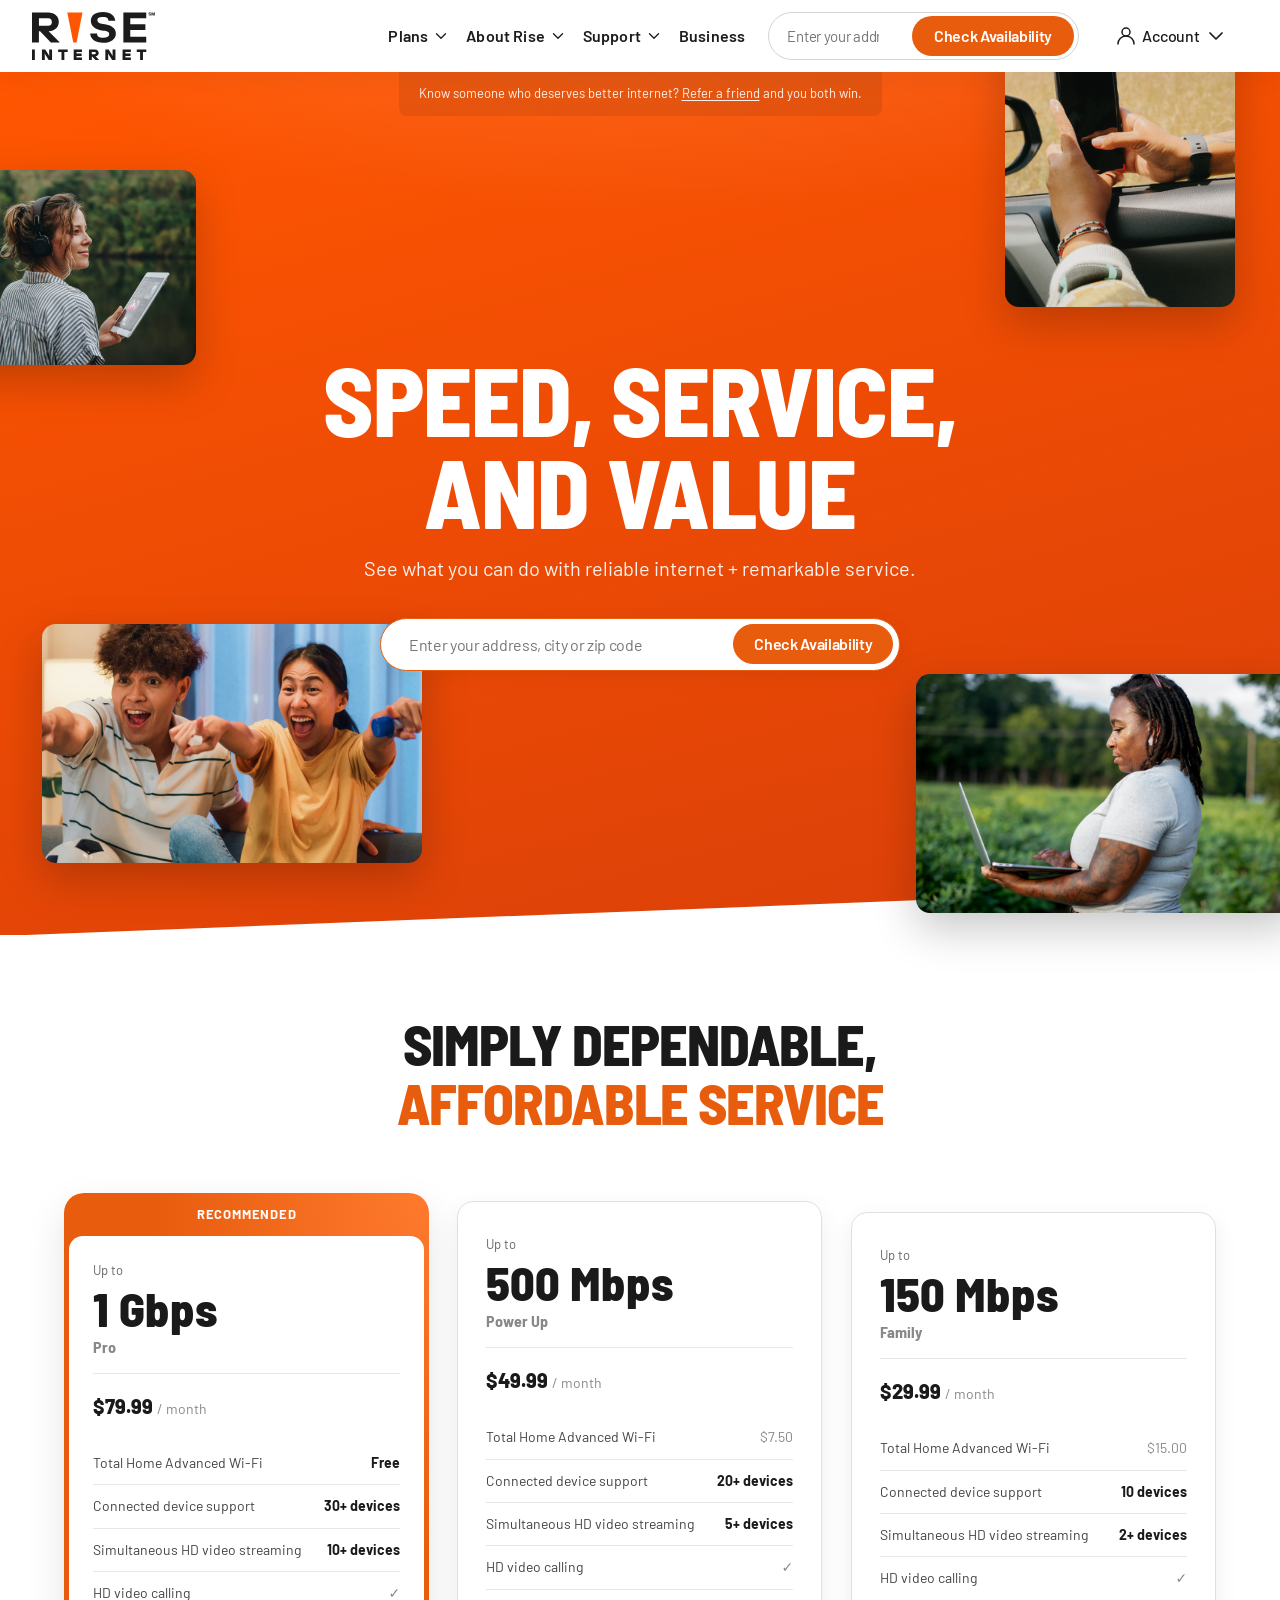
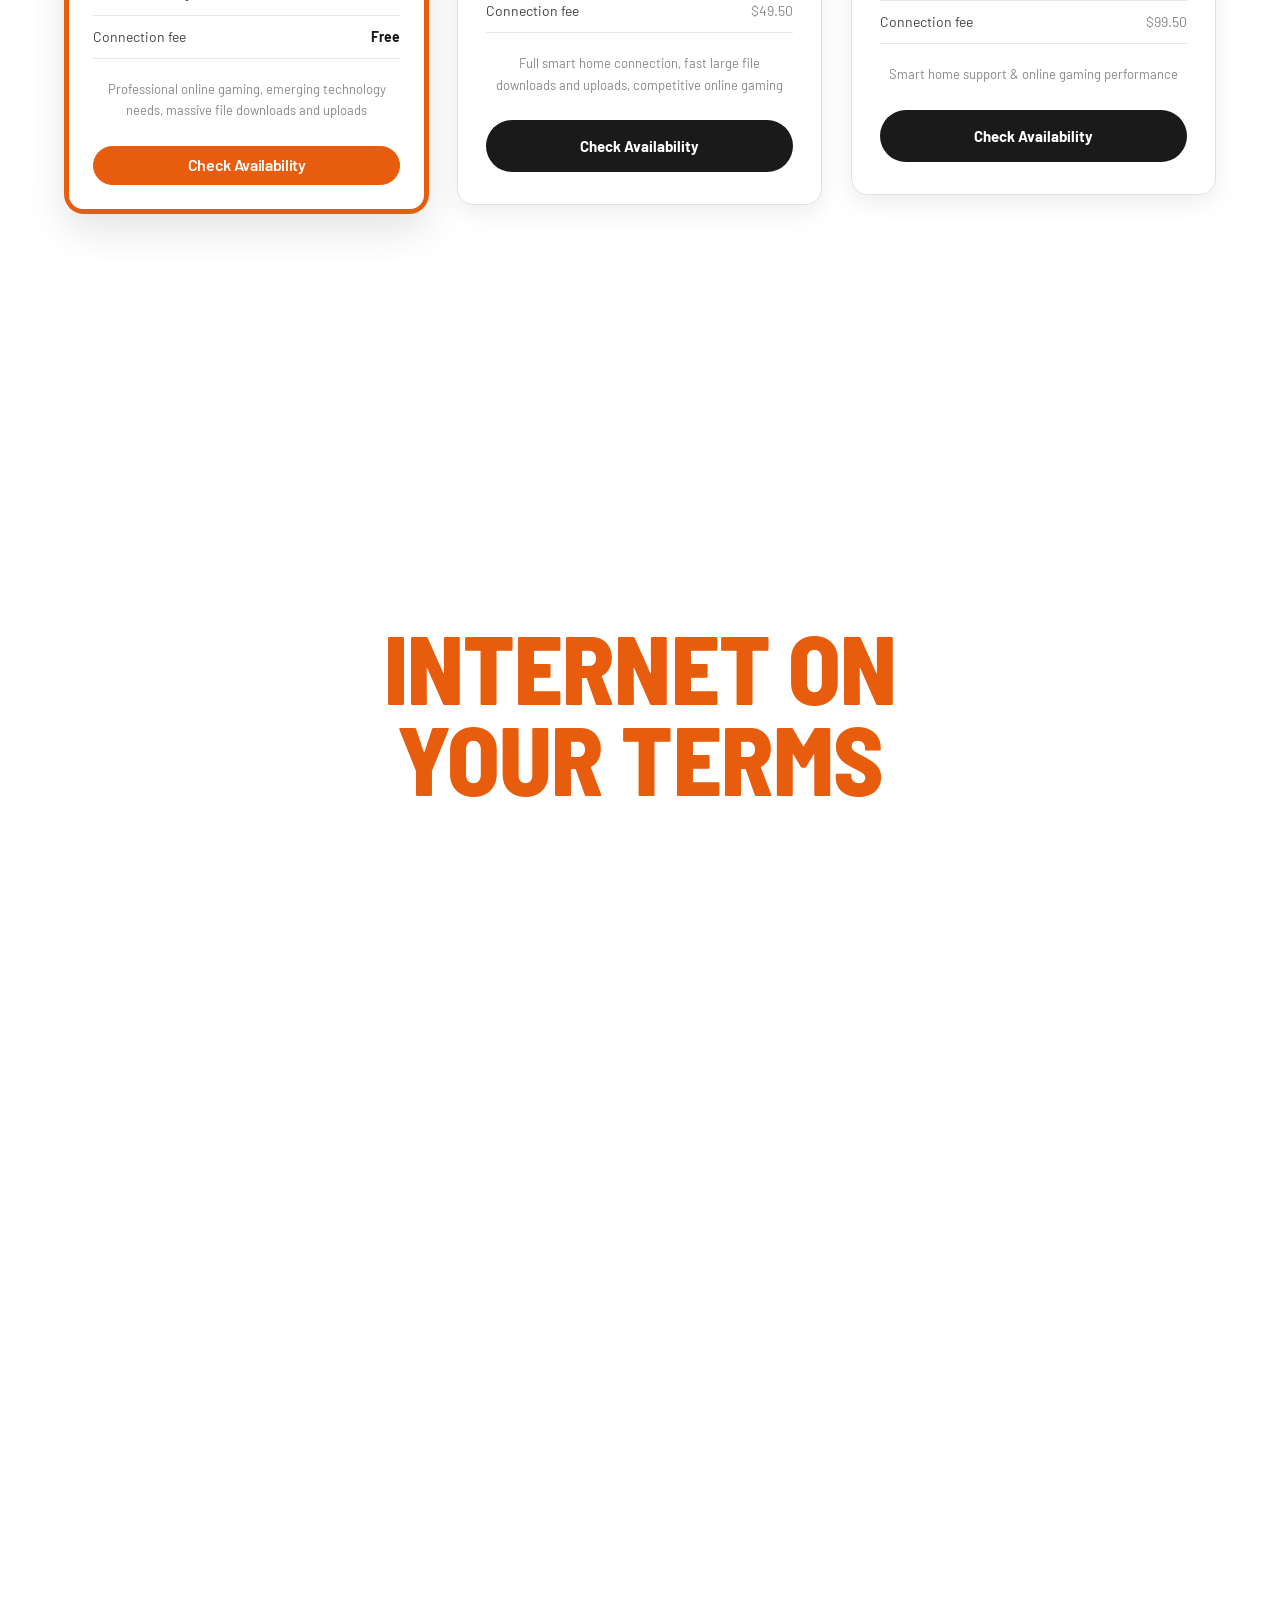
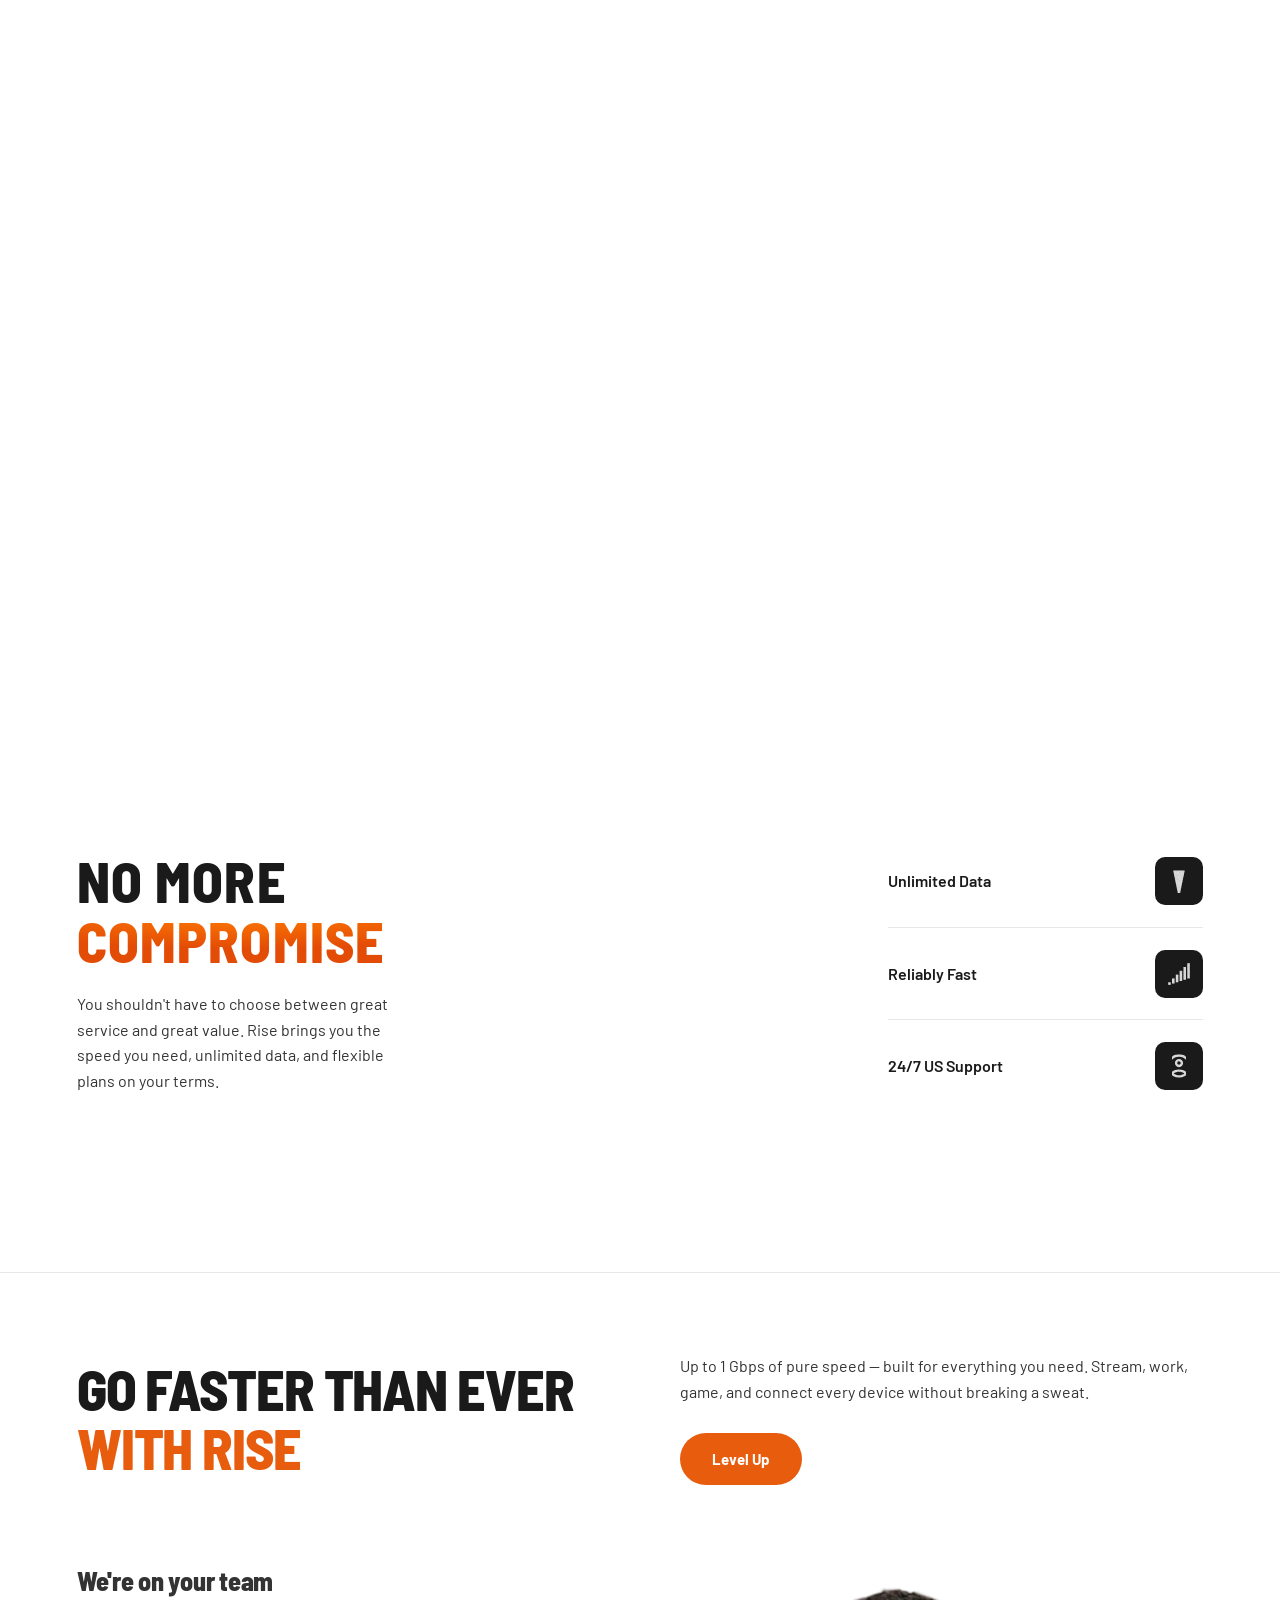
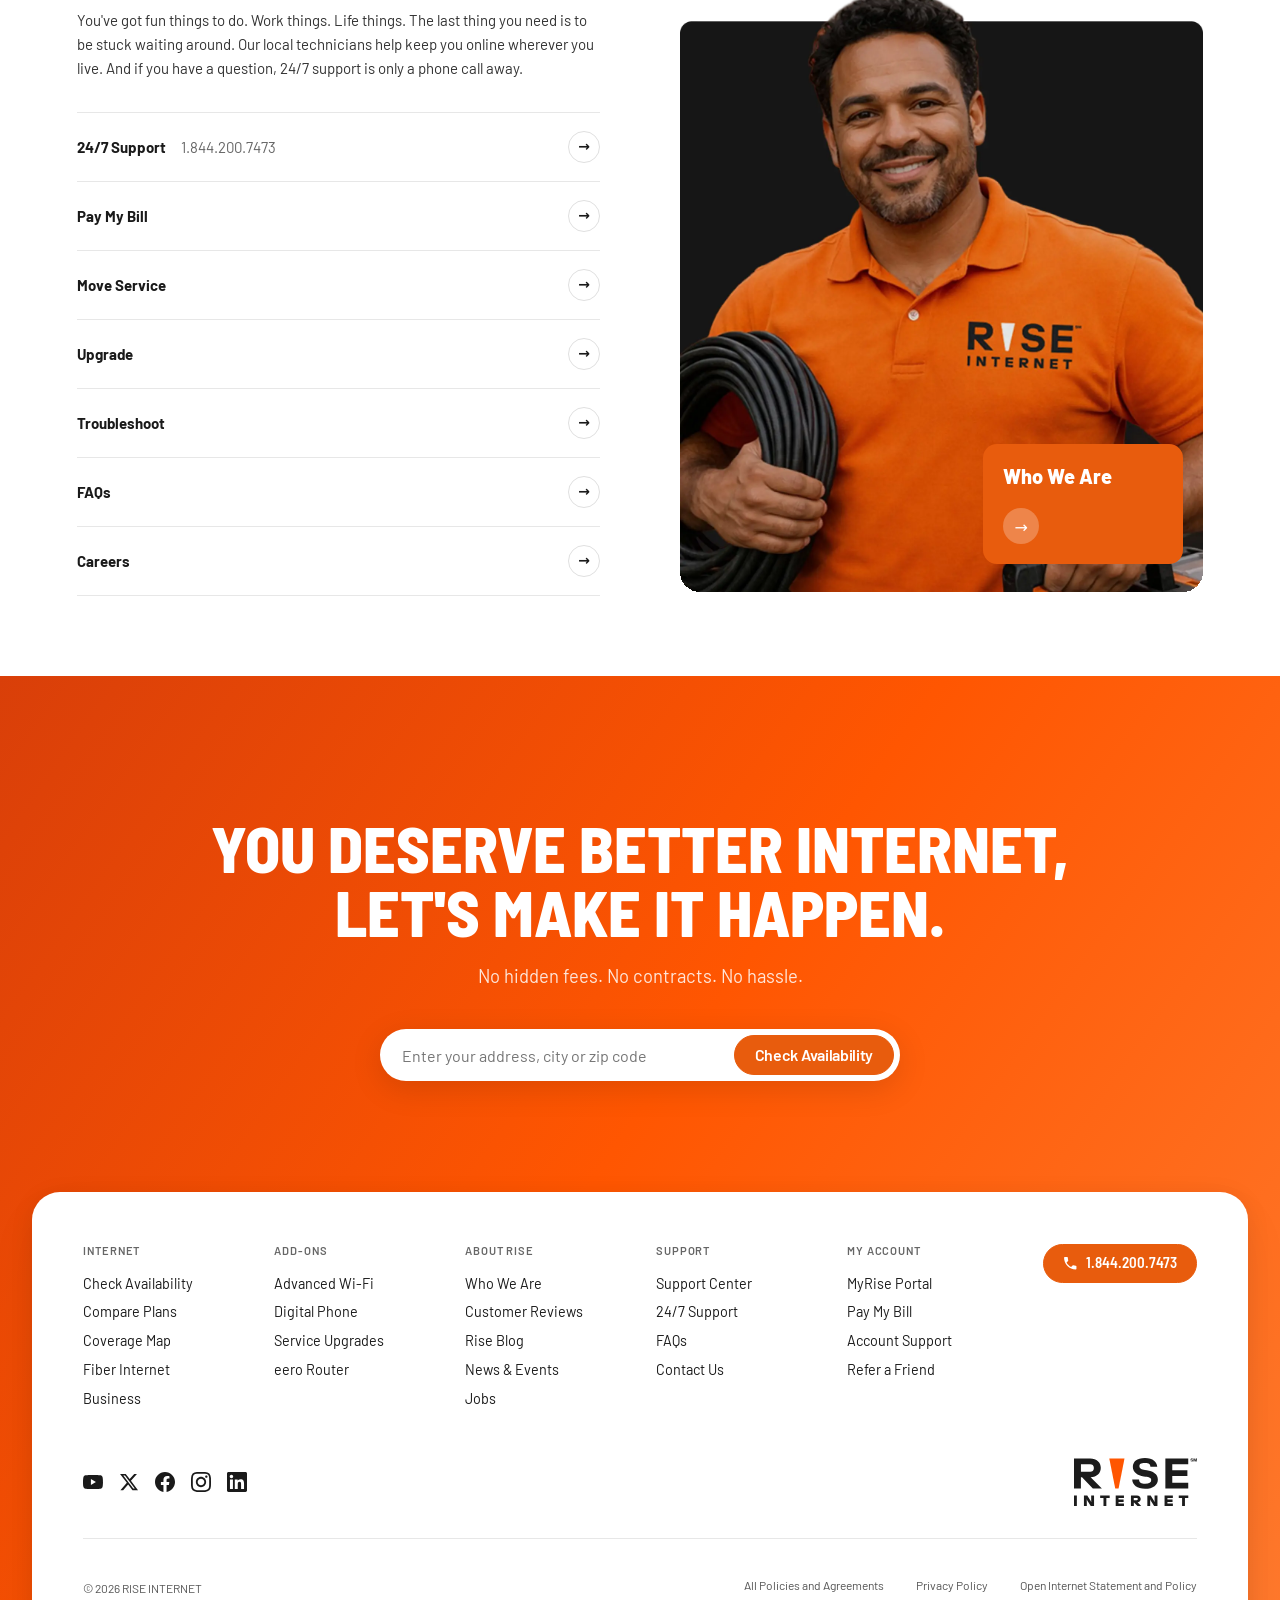
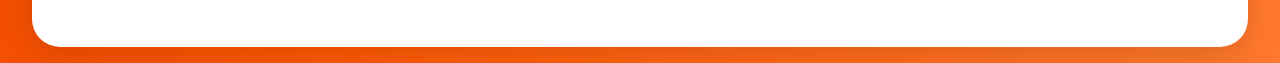
==== commit 12fdda70: "NMC layout and assets; tighten nav CTA pill inset - Restructure No More Compromise section columns a" ====
--- a/index.html
+++ b/index.html
@@ -500,34 +500,55 @@
     <!-- COMPONENT: No More Compromise — global.css .nmc -->
     <section class="nmc" data-component="nmc" aria-labelledby="nmc-heading">
       <div class="nmc__inner">
-        <h2 id="nmc-heading">
-          <span class="text-primary heading-line">NO MORE</span>
-          <span class="text-brand heading-line">COMPROMISE.</span>
-        </h2>
-        <p class="nmc__lead body-lg">
-          You shouldn&apos;t have to choose between great service and great value. Rise brings you the speed you need,
-          unlimited data, and flexible plans on your terms.
-        </p>
-        <ul class="nmc__features">
-          <li class="nmc__feature">
-            <span class="nmc__icon" aria-hidden="true">
-              <img src="images/icon-logo.svg" alt="" width="28" height="28" decoding="async" />
-            </span>
-            <span class="nmc__label">Unlimited Data</span>
-          </li>
-          <li class="nmc__feature">
-            <span class="nmc__icon" aria-hidden="true">
-              <img src="images/icon-speed.svg" alt="" width="28" height="28" decoding="async" />
-            </span>
-            <span class="nmc__label">Reliably Fast</span>
-          </li>
-          <li class="nmc__feature">
-            <span class="nmc__icon" aria-hidden="true">
-              <img src="images/icon-support.svg" alt="" width="28" height="28" decoding="async" />
-            </span>
-            <span class="nmc__label">24/7 US Support</span>
-          </li>
-        </ul>
+        <div class="nmc__col nmc__col--head">
+          <h2 id="nmc-heading">
+            <span class="text-primary heading-line">NO MORE</span>
+            <span class="text-brand heading-line">COMPROMISE</span>
+          </h2>
+          <p class="nmc__lead body-lg">
+            You shouldn&apos;t have to choose between great service and great value. Rise brings you the speed you need,
+            unlimited data, and flexible plans on your terms.
+          </p>
+        </div>
+
+        <div class="nmc__col nmc__col--media">
+          <figure class="nmc__figure">
+            <picture>
+              <source type="image/webp" srcset="images/nomorecompromise-2.webp" />
+              <img
+                class="nmc__photo"
+                src="images/nomorecompromise-2.png"
+                alt="Parent and child using a tablet together at home"
+                width="640"
+                height="640"
+                decoding="async"
+              />
+            </picture>
+          </figure>
+        </div>
+
+        <div class="nmc__col nmc__col--features">
+          <ul class="nmc__features">
+            <li class="nmc__feature">
+              <span class="nmc__label">Unlimited Data</span>
+              <span class="nmc__icon" aria-hidden="true">
+                <img src="images/icon-logo.svg" alt="" width="28" height="28" decoding="async" />
+              </span>
+            </li>
+            <li class="nmc__feature">
+              <span class="nmc__label">Reliably Fast</span>
+              <span class="nmc__icon" aria-hidden="true">
+                <img src="images/icon-speed.svg" alt="" width="28" height="28" decoding="async" />
+              </span>
+            </li>
+            <li class="nmc__feature">
+              <span class="nmc__label">24/7 US Support</span>
+              <span class="nmc__icon" aria-hidden="true">
+                <img src="images/icon-support.svg" alt="" width="28" height="28" decoding="async" />
+              </span>
+            </li>
+          </ul>
+        </div>
       </div>
     </section>
 
@@ -615,15 +636,20 @@
 
           <div class="gofaster__image-col">
             <div class="gofaster__image-wrap">
-              <img
-                class="gofaster__image"
-                src="images/image-whoweare.png"
-                alt="RISE Internet team member"
-                width="600"
-                height="700"
-                loading="lazy"
-                decoding="async"
-              />
+              <div class="gofaster__image-tilt">
+                <picture>
+                  <source type="image/webp" srcset="images/image-whoweare.webp" />
+                  <img
+                    class="gofaster__image"
+                    src="images/image-whoweare.png"
+                    alt="RISE Internet team member"
+                    width="600"
+                    height="700"
+                    loading="lazy"
+                    decoding="async"
+                  />
+                </picture>
+              </div>
               <a href="#" class="gofaster__who-card" aria-label="Learn who we are">
                 <span>Who We Are</span>
                 <span aria-hidden="true">→</span>
@@ -945,6 +971,12 @@
     document.querySelectorAll(".hero__photo-tilt").forEach(function (el) {
       new Tilt(el, { maxRotation: 8, scale: 1.02, glare: true, glareOpacity: 0.12 });
     });
+    document.querySelectorAll(".nmc__figure").forEach(function (el) {
+      new Tilt(el, { maxRotation: 8, scale: 1.02, glare: true, glareOpacity: 0.12 });
+    });
+    document.querySelectorAll(".gofaster__image-tilt").forEach(function (el) {
+      new Tilt(el, { maxRotation: 8, scale: 1.02, glare: true, glareOpacity: 0.12 });
+    });
     if (typeof ScrollTrigger !== "undefined") {
       requestAnimationFrame(function () {
         ScrollTrigger.refresh();
--- a/global.css
+++ b/global.css
@@ -88,8 +88,9 @@
 
   /* ——— Color — borders & dividers — */
   --color-border-default: #e0e0e0;
-  --color-border-muted: #e5e5e5;
-  --color-border-subtle: #f0f0f0;
+  /* List / section dividers & horizontal rules (1px separators) */
+  --color-border-muted: #e7e7e7;
+  --color-border-subtle: #e7e7e7;
   --color-surface-muted: #f5f5f5;
 
   /* ——— Color — misc — */
@@ -289,7 +290,7 @@
 }
 
 .nmc h2 .heading-line + .heading-line {
-  margin-top: 0;
+  margin-top: 0.12em;
 }
 
 .body-xl {
@@ -474,8 +475,10 @@
 }
 
 .nav-account {
+  flex: 0 0 auto;
   flex-shrink: 0;
-  width: 128px;
+  width: auto;
+  min-width: 0;
   display: flex;
   justify-content: flex-end;
 }
@@ -527,6 +530,7 @@
     display: grid;
     grid-template-columns: 1fr auto 1fr;
     align-items: center;
+    column-gap: clamp(12px, 1.5vw, 24px);
   }
 
   .logo {
@@ -542,6 +546,7 @@
   .nav-tray {
     grid-column: 3;
     justify-content: flex-end;
+    gap: clamp(10px, 1.2vw, 20px);
   }
 
   /* Account label + chevron visible on desktop; mobile uses global .visually-hidden */
@@ -575,6 +580,8 @@
     gap: 0;
     min-width: 0;
     flex: 1 1 auto;
+    max-width: 100%;
+    overflow: hidden;
   }
 
   .nav-cta__form {
@@ -582,7 +589,7 @@
     display: flex;
     align-items: stretch;
     width: 100%;
-    max-width: min(40rem, 52vw);
+    max-width: min(48rem, 60vw, 100%);
     min-width: 0;
   }
 
@@ -590,14 +597,16 @@
     display: flex;
     flex-direction: row;
     align-items: stretch;
-    gap: 0.75rem;
+    gap: 0.45rem;
     width: 100%;
     min-width: 0;
+    max-width: 100%;
+    overflow: hidden;
     height: var(--nav-cta-height);
     min-height: var(--nav-cta-height);
     max-height: var(--nav-cta-height);
-    /* Equal inset around the CTA button on top, right, and bottom */
-    padding: 6px 6px 6px 20px;
+    /* Tight inset so the orange button sits closer to the outer pill edge */
+    padding: 3px 4px 3px 18px;
     box-sizing: border-box;
     border-radius: var(--radius-pill);
     border: 1px solid #D3D3D3;
@@ -615,10 +624,10 @@
 
   .nav-cta__input-track {
     flex: 1 1 auto;
+    min-width: 0;
     display: flex;
     align-items: center;
     align-self: stretch;
-    min-width: 0;
     min-height: 0;
   }
 
@@ -692,9 +701,6 @@
     pointer-events: auto;
   }
 
-  .nav-cta-wrap + .nav-account {
-    margin-left: 16px;
-  }
 }
 
 /*
@@ -2281,54 +2287,131 @@
 }
 
 /* =============================================================================
-   No More Compromise
+   No More Compromise — 3-col desktop (headline | photo | features), stack mobile
    ============================================================================= */
 
 .nmc {
   --font-size-h2: var(--font-size-section-h2);
-  padding: 48px 5% 56px;
+  --nmc-headline-orange-a: #ff7b00;
+  --nmc-headline-orange-b: #e34c06;
+  position: relative;
+  padding: clamp(2.5rem, 6vw, 4rem) 0 clamp(3rem, 7vw, 4.5rem);
   background: var(--color-white);
 }
 
+/* Divider under section — matches content max width (see .nmc__inner / .gofaster__inner) */
+.nmc::after {
+  content: "";
+  position: absolute;
+  left: 50%;
+  bottom: 0;
+  transform: translateX(-50%);
+  width: min(100%, 1400px);
+  max-width: 1400px;
+  height: 1px;
+  background: var(--color-border-subtle);
+}
+
+/* Match .gofaster__inner — max-width + horizontal gutter */
 .nmc__inner {
-  max-width: 1040px;
+  display: grid;
+  grid-template-columns: minmax(0, 1.05fr) minmax(0, 1.2fr) minmax(0, 1fr);
+  align-items: center;
+  gap: clamp(1.5rem, 4vw, 3.5rem);
+  max-width: 1400px;
   margin: 0 auto;
-  background: var(--color-surface);
-  border-radius: var(--radius-nmc-card);
-  box-shadow: var(--shadow-card-lg), var(--shadow-card-sm);
-  padding: 64px 48px 72px;
-  text-align: center;
+  padding: 0 6%;
+  text-align: left;
+  background: transparent;
+  box-shadow: none;
+}
+
+.nmc__col--head {
+  min-width: 0;
 }
 
 .nmc h2 {
   font-weight: var(--font-weight-black);
-  line-height: 1;
+  line-height: 0.95;
   letter-spacing: 0.02em;
   text-transform: uppercase;
+  text-align: left;
+  margin: 0;
+}
+
+.nmc h2 .text-brand.heading-line {
+  color: transparent;
+  background: radial-gradient(
+    120% 90% at 50% 0%,
+    var(--nmc-headline-orange-a) 0%,
+    var(--nmc-headline-orange-b) 72%
+  );
+  background-clip: text;
+  -webkit-background-clip: text;
+  -webkit-text-fill-color: transparent;
 }
 
 .nmc__lead {
-  max-width: 42rem;
-  margin: 1.25rem auto 0;
+  max-width: 28rem;
+  margin: clamp(1rem, 2.5vw, 1.5rem) 0 0;
+  text-align: left;
+  color: var(--color-text-body);
+}
+
+.nmc__col--media {
+  min-width: 0;
+}
+
+.nmc__figure {
+  margin: 0;
+  padding: 0;
+  border-radius: var(--radius-nmc-card);
+  overflow: hidden;
+}
+
+.nmc__photo {
+  display: block;
+  width: 100%;
+  height: auto;
+  object-fit: cover;
+}
+
+.nmc__col--features {
+  min-width: 0;
+  align-self: stretch;
+  display: flex;
+  align-items: center;
 }
 
 .nmc__features {
   display: flex;
-  flex-wrap: wrap;
-  justify-content: center;
-  align-items: center;
-  gap: 2rem 3.5rem;
-  margin: 2.75rem 0 0;
+  flex-direction: column;
+  width: 100%;
+  margin: 0;
   padding: 0;
   list-style: none;
+  gap: 0;
 }
 
 .nmc__feature {
   display: flex;
+  flex-direction: row;
   align-items: center;
-  gap: 0.875rem;
+  justify-content: space-between;
+  gap: 1rem;
   margin: 0;
+  padding: clamp(1rem, 2vw, 1.35rem) 0;
   text-align: left;
+  border-bottom: 1px solid var(--color-border-subtle);
+}
+
+.nmc__feature:last-child {
+  border-bottom: none;
+  padding-bottom: 0;
+}
+
+.nmc__feature:first-child {
+  padding-top: 0;
 }
 
 .nmc__icon {
@@ -2356,50 +2439,54 @@
   font-weight: var(--font-weight-semibold);
   color: var(--color-text-primary);
   line-height: var(--line-height-label);
-}
-
-@media (max-width: 768px) {
-  .nmc {
-    padding: 40px 5% 48px;
-  }
-
+  flex: 1 1 auto;
+  min-width: 0;
+}
+
+@media (max-width: 900px) {
   .nmc__inner {
-    padding: 44px 24px 52px;
-    border-radius: 16px;
-  }
-
-  .nmc__features {
-    flex-direction: column;
+    grid-template-columns: 1fr;
+    gap: clamp(1.75rem, 5vw, 2.5rem);
     align-items: stretch;
-    gap: 1.25rem;
-    width: 100%;
-    max-width: 280px;
+  }
+
+  .nmc__col--head {
+    text-align: center;
+  }
+
+  .nmc h2 {
+    text-align: center;
+  }
+
+  .nmc__lead {
+    text-align: center;
     margin-left: auto;
     margin-right: auto;
   }
 
-  .nmc__feature {
-    justify-content: flex-start;
-    text-align: left;
+  .nmc__figure {
+    max-width: min(420px, 100%);
+    margin-left: auto;
+    margin-right: auto;
+  }
+
+  .nmc__col--features {
+    align-items: stretch;
+  }
+
+  .nmc__lead {
+    max-width: 40rem;
   }
 }
 
 @media (max-width: 480px) {
   .nmc {
-    padding: 32px 4% 40px;
-  }
-
-  .nmc__inner {
-    padding: 36px 18px 44px;
+    padding: 2rem 0 2.5rem;
   }
 
   .nmc__lead {
     margin-top: 1rem;
-  }
-
-  .nmc__features {
-    margin-top: 2rem;
-    gap: 1rem;
+    font-size: var(--text-3);
   }
 
   .nmc__label {
@@ -2416,6 +2503,10 @@
   .nmc__icon img {
     width: 22px;
     height: 22px;
+  }
+
+  .nmc__feature {
+    padding: 0.85rem 0;
   }
 }
 
@@ -2612,6 +2703,20 @@
   aspect-ratio: 5 / 6;
 }
 
+/* Fills wrap; tilt.js applies 3D hover (image only — card stays a sibling on top) */
+.gofaster__image-tilt {
+  position: absolute;
+  inset: 0;
+  border-radius: inherit;
+  overflow: hidden;
+}
+
+.gofaster__image-tilt picture {
+  display: block;
+  width: 100%;
+  height: 100%;
+}
+
 .gofaster__image {
   width: 100%;
   height: 100%;
@@ -2622,6 +2727,7 @@
 
 .gofaster__who-card {
   position: absolute;
+  z-index: 2;
   bottom: 28px;
   right: 20px;
   left: auto;
--- a/footer.css
+++ b/footer.css
@@ -380,7 +380,7 @@
   padding-top: clamp(1.5rem, 3vw, 2rem);
   padding-bottom: 0;
   box-sizing: border-box;
-  border-top: 1px solid var(--color-border-muted, #e5e5e5);
+  border-top: 1px solid var(--color-border-muted, #e7e7e7);
   background: transparent;
 }
 
